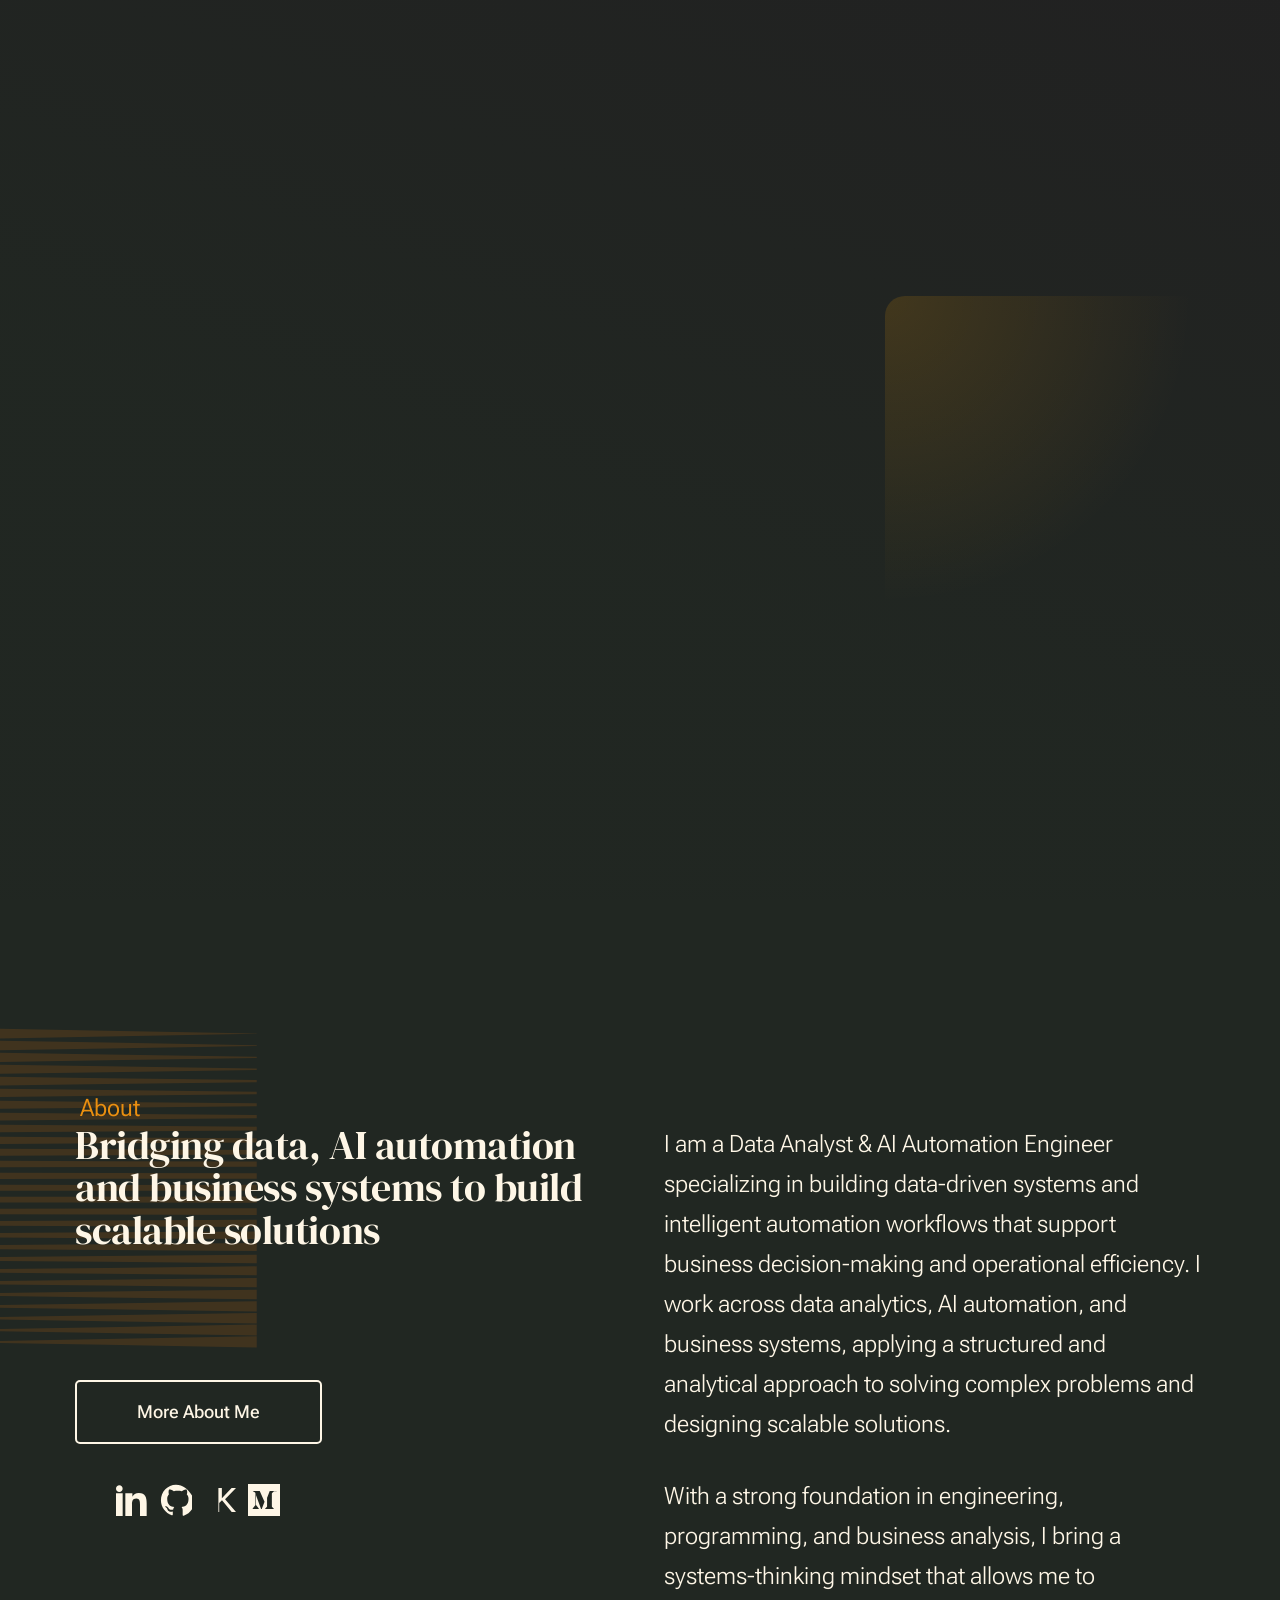
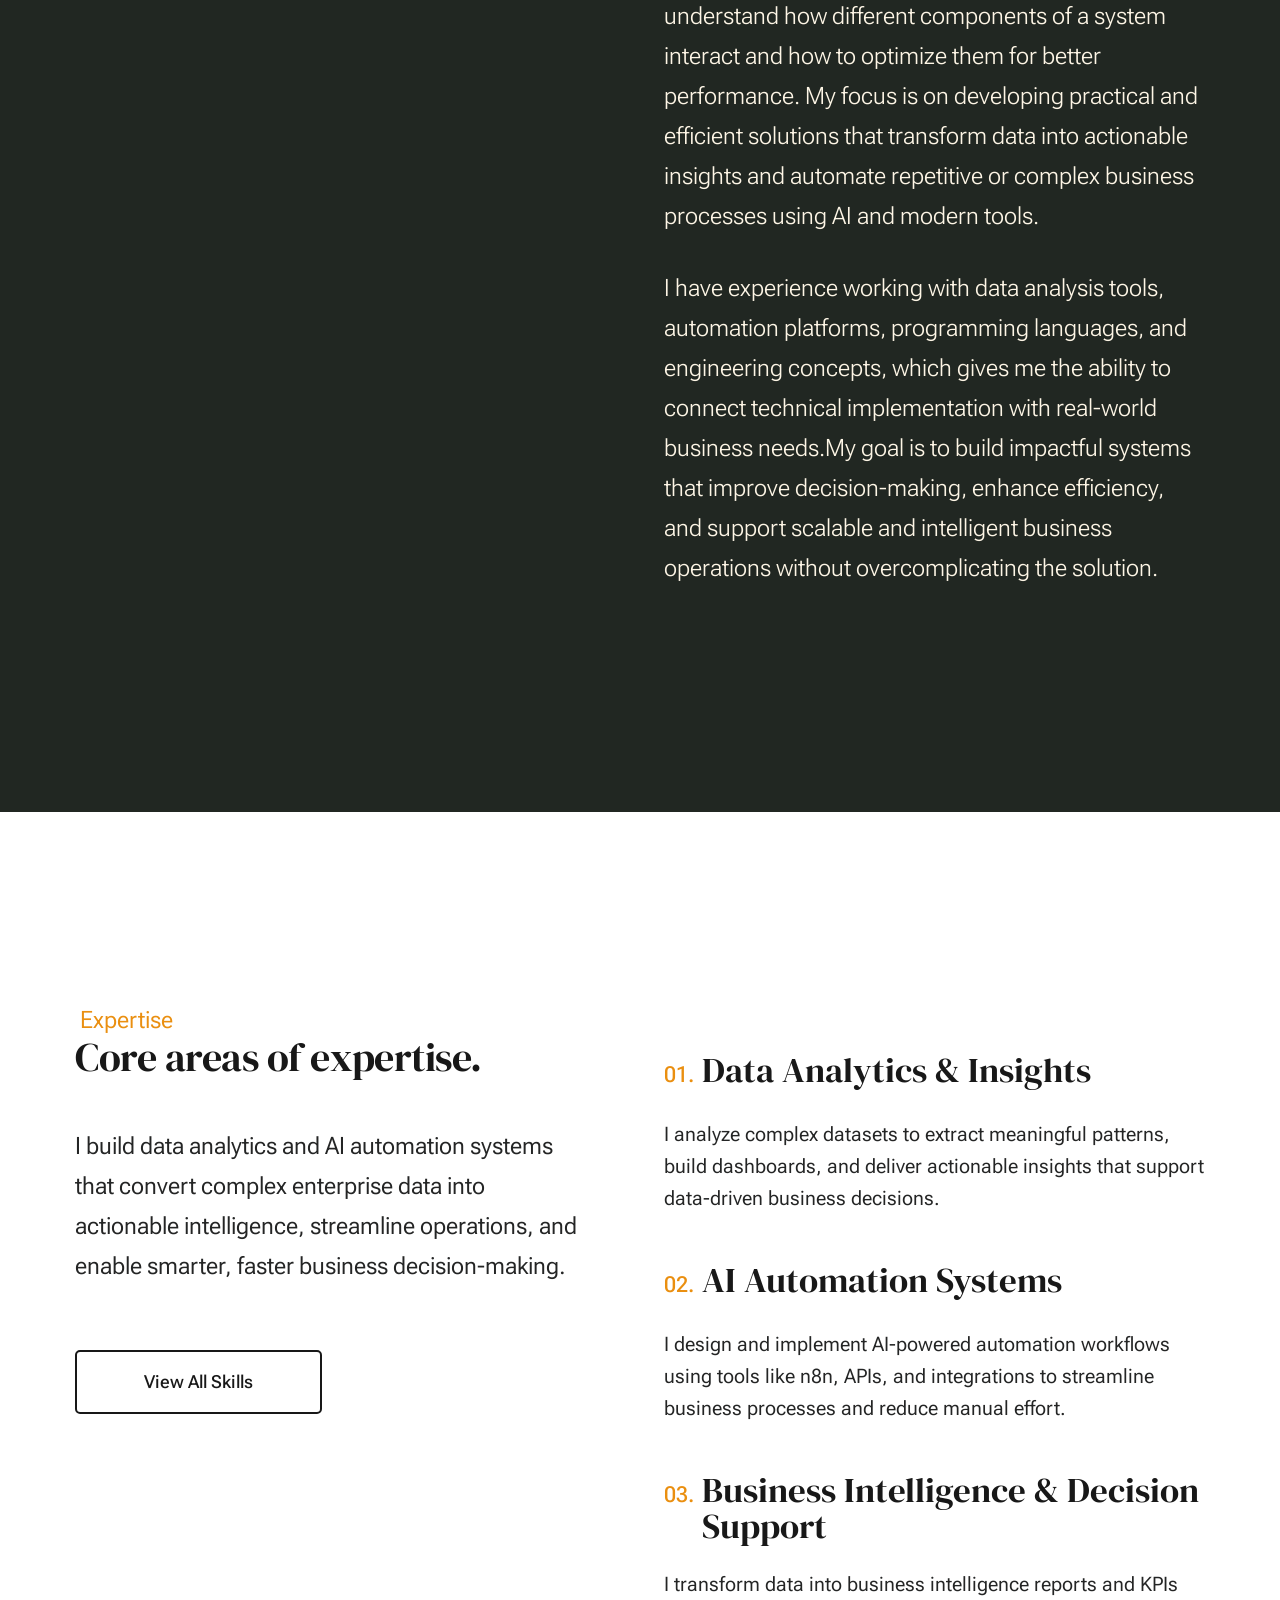
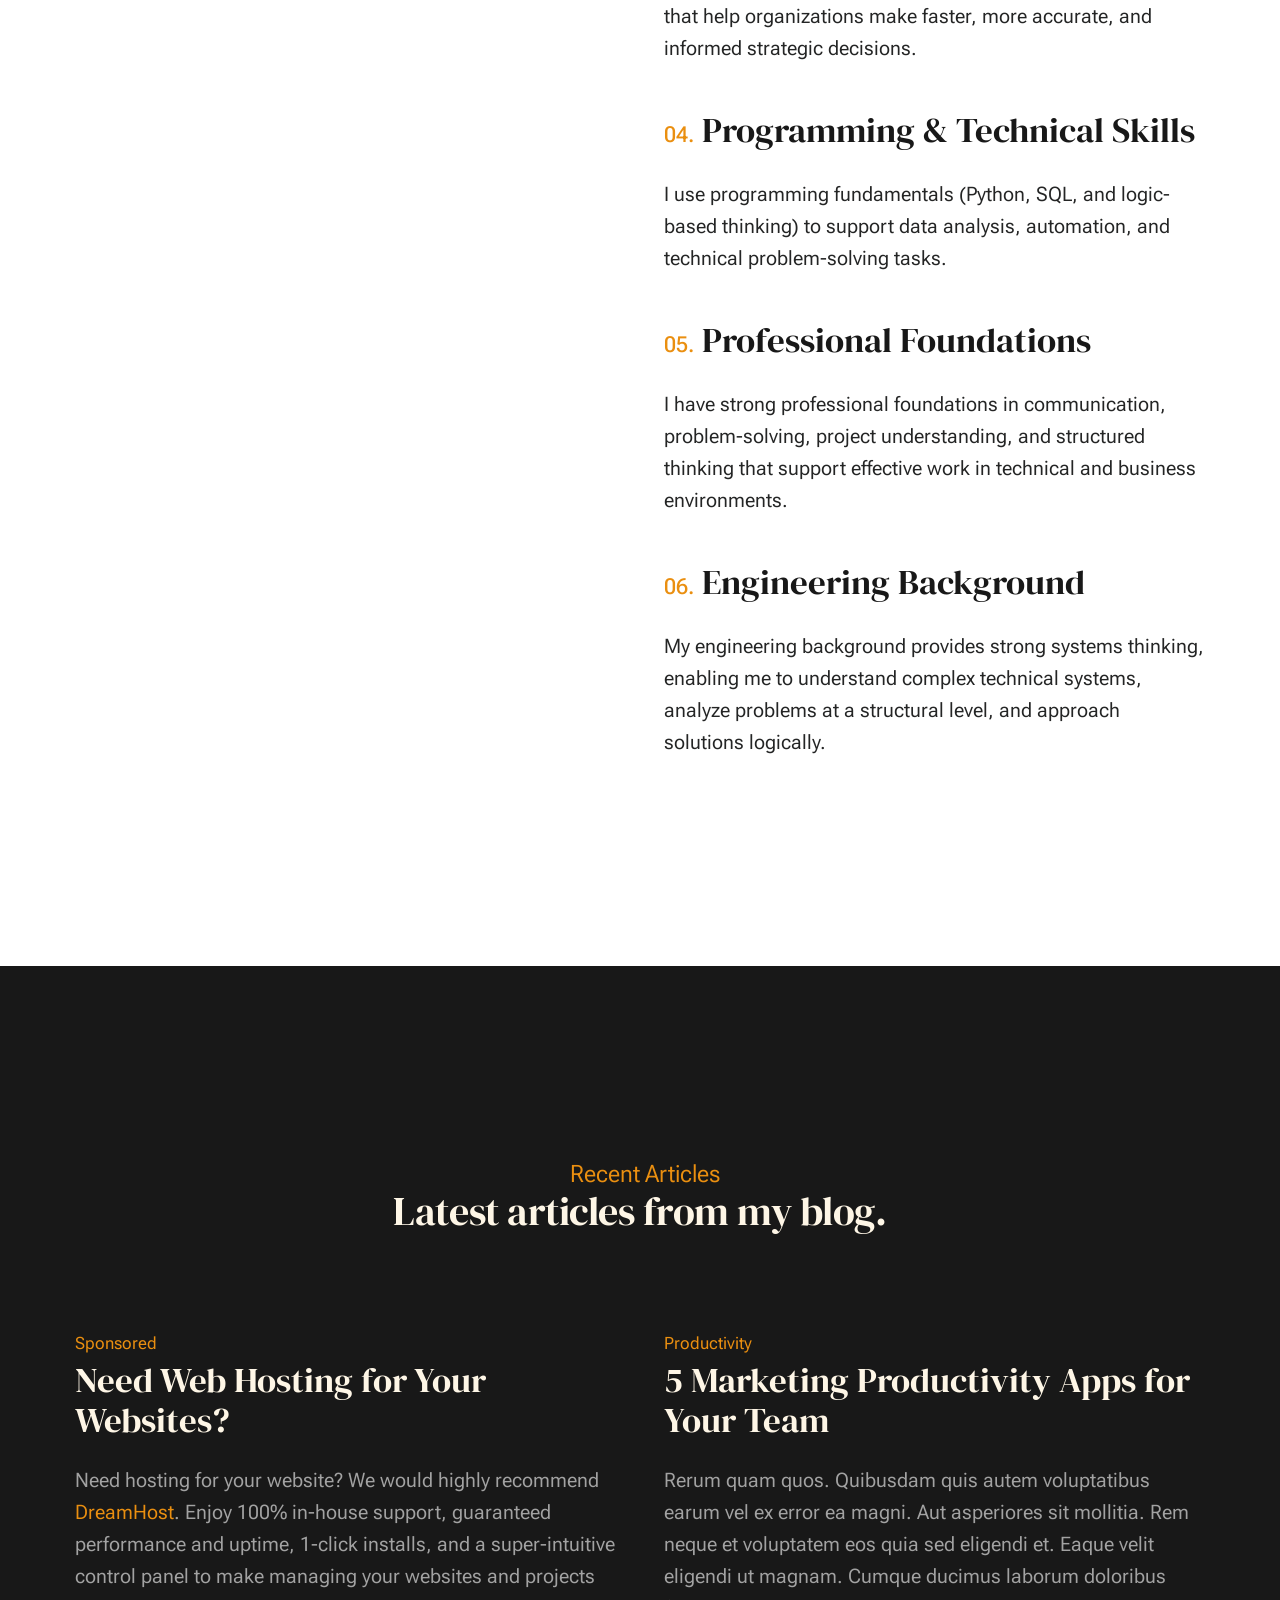
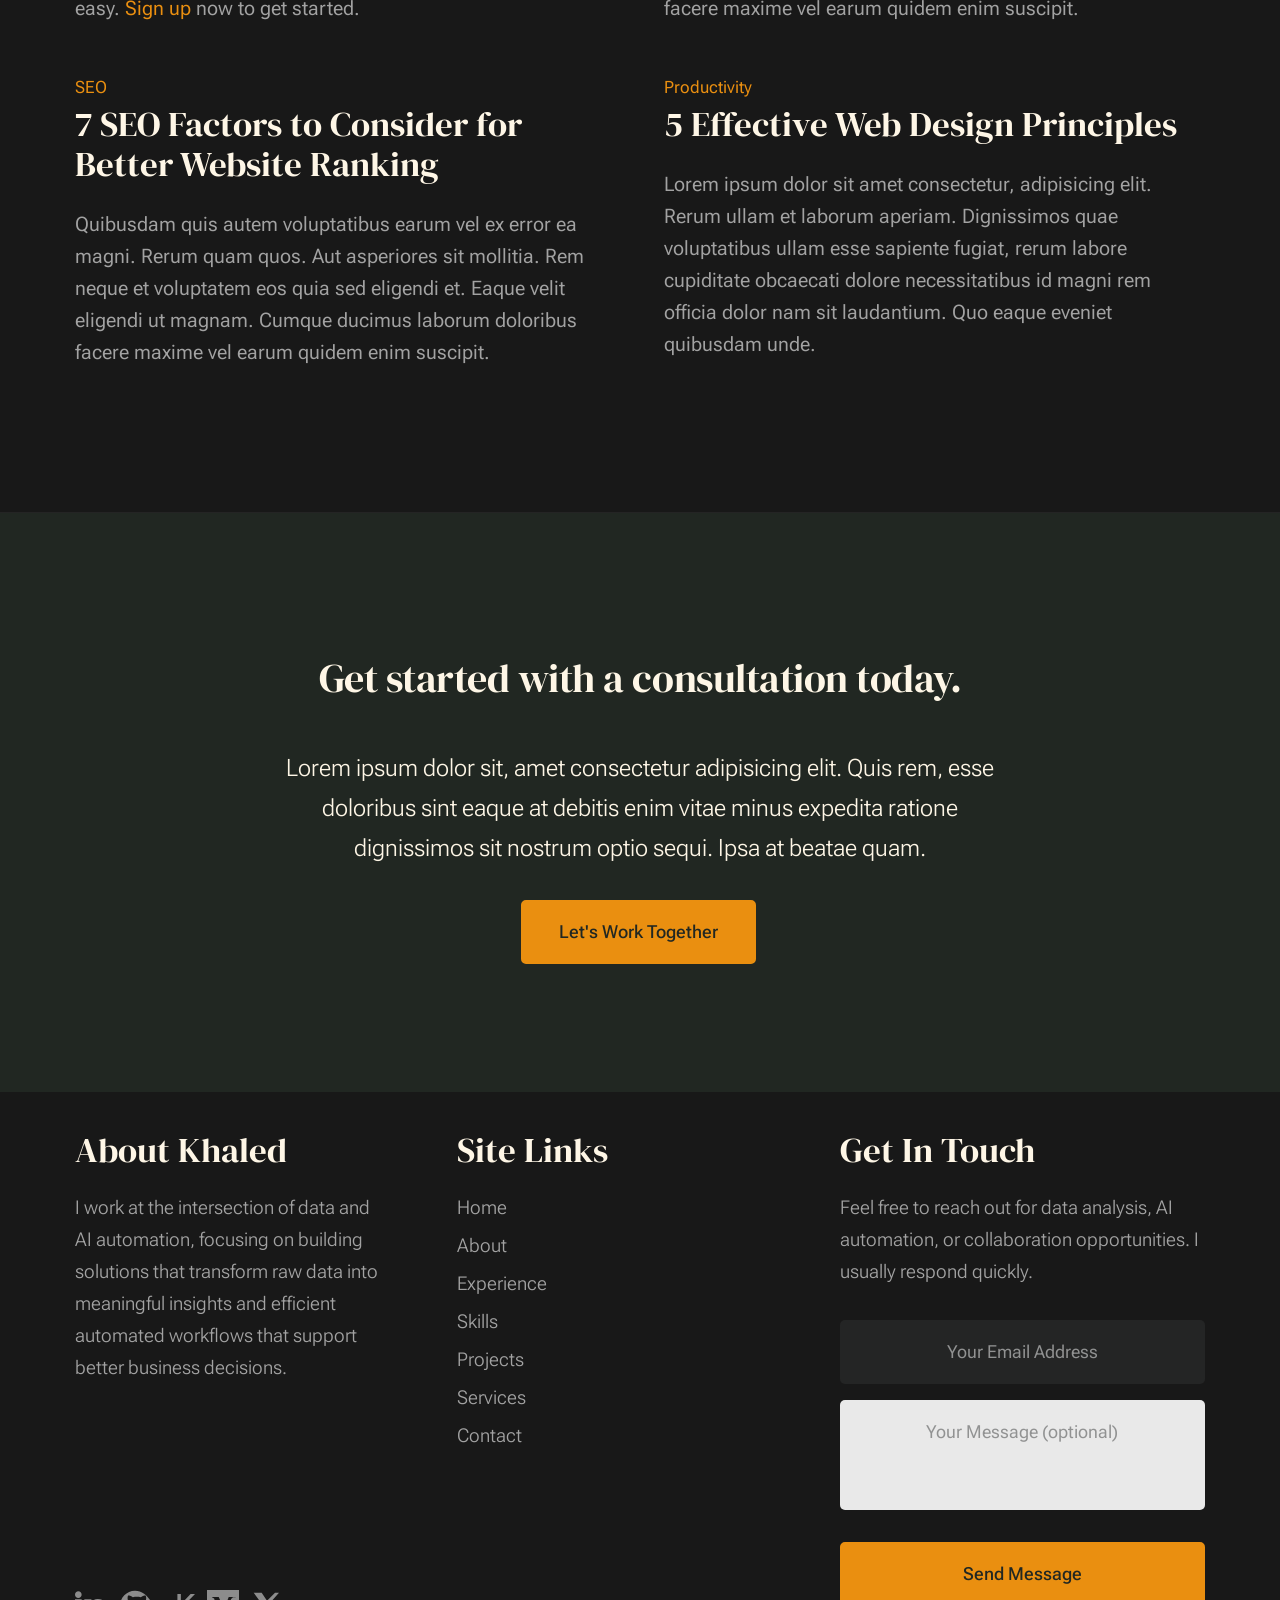
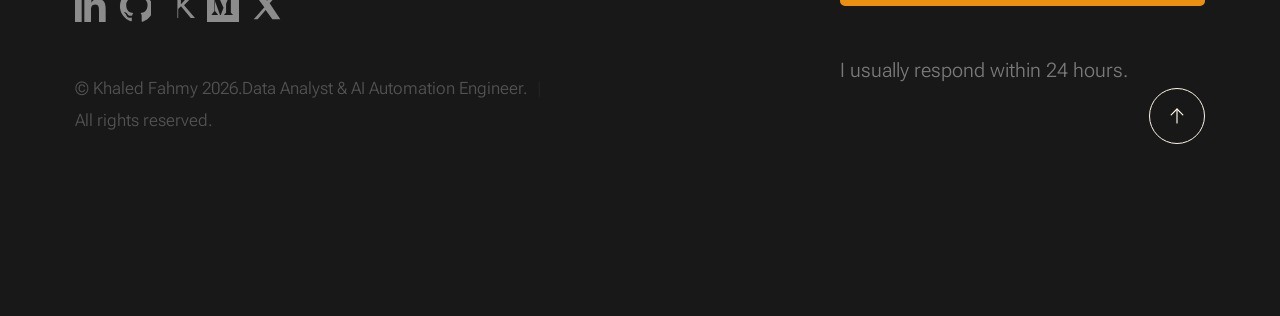
==== index.html @ 6c4ae698 "Upload full portfolio site" ====
<!DOCTYPE html>
<html lang="en" class="no-js" >
<head>

    <!--- basic page needs
    ================================================== -->
    <meta charset="utf-8">
    <meta name="viewport" content="width=device-width, initial-scale=1">
    <title>Khaled</title>

    <script>
        document.documentElement.classList.remove('no-js');
        document.documentElement.classList.add('js');
    </script>

    <!-- CSS
    ================================================== -->
    <link rel="stylesheet" href="css/vendor.css">
    <link rel="stylesheet" href="css/styles.css">

    <!-- favicons
    ================================================== -->
    <link rel="apple-touch-icon" sizes="180x180" href="apple-touch-icon.png">
    <link rel="icon" type="image/png" sizes="32x32" href="favicon-32x32.png">
    <link rel="icon" type="image/png" sizes="16x16" href="favicon-16x16.png">
    <link rel="manifest" href="site.webmanifest">

</head>


<body id="top">

    
    <!-- preloader
    ================================================== -->
    <div id="preloader">
        <div id="loader" class="dots-fade">
            <div></div>
            <div></div>
            <div></div>
        </div>
    </div>


    <!-- page wrap
    ================================================== -->
    <div id="page" class="s-pagewrap ss-home">


        <!-- # site header 
        ================================================== -->
        <header class="s-header">

            <div class="row s-header__inner width-sixteen-col">

                <div class="s-header__block">
                    <div class="s-header__logo">
                        <a class="logo" href="index.html">
                            <img src="images/logoooo.png" alt="Homepage">
                        </a>
                    </div>

                    <a class="s-header__menu-toggle" href="#0"><span>Menu</span></a>
                </div> <!-- end s-header__block -->

                <nav class="s-header__nav">
    
                    <ul class="s-header__menu-links">
                        <li><a href="about.html">About</a></li>
                        <li><a href="experience.html">Experience</a></li>
                        <li><a href="skills.html">Skills</a></li>
                        <li><a href="blog.html">Projects</a></li>
                        <li><a href="services.html">Services</a></li>
                        <li><a href="contact.html">Contact</a></li>
                    </ul> <!-- s-header__menu-links -->

                    <div class="s-header__contact">
                        <a href="contact.html" class="btn btn--primary s-header__contact-btn">Let's Work Together</a>                        
                    </div> <!-- s-header__contact -->
    
                </nav> <!-- end s-header__nav -->

            </div> <!-- end s-header__inner -->

        </header> <!-- end s-header -->


        <!-- # site main content
        ================================================== -->
        <section id="content" class="s-content">

            <!-- intro
            ----------------------------------------------- -->
            <section id="intro" class="s-intro">

                <div class="row s-intro__content width-sixteen-col">

                    <div class="column lg-12 s-intro__content-inner grid-block">
                        
                        <div class="s-intro__content-text">
                            <div class="s-intro__content-pretitle text-pretitle">Hello, I'm Khaled</div>
                            <h1 class="s-intro__content-title">
                            Data Analyst & AI Automation Engineer<br>
                            I bridge data analytics and AI automation <br>
                            to design intelligent systems that optimize<br>
                            business processes, enhance decision-<br>
                            making and scale operations.
                            </h1>
                        </div> <!-- s-intro__content-text -->
                            
                        <div class="s-intro__content-media"> 
                            <div class="s-intro__content-media-inner">                               
                                <img src="images/intro-bg.jpg" srcset="images/intro-bg.jpg 1x, images/intro-bg@2x.jpg 2x" alt="">
                                <div class="lines">                               
                                    <span></span>                                  
                                </div>
                            </div>
                        </div> <!-- s-intro__content-media -->                      

        
                            
                        <div class="s-intro__scroll-down">
                            <a href="#about" class="smoothscroll">
                                <div class="scroll-icon">
                                    <svg xmlns="http://www.w3.org/2000/svg" viewBox="0 0 24 24" width="36" height="36" fill="none" stroke="#97b34a" stroke-width="1" stroke-linecap="round" stroke-linejoin="round">&lt;!--!  Atomicons Free 1.00 by @atisalab License - https://atomicons.com/license/ (Icons: CC BY 4.0) Copyright 2021 Atomicons --&gt;<polyline points="7 13 12 18 17 13"></polyline><line x1="12" y1="18" x2="12" y2="6"></line></svg>
                                </div>
                                <span>Scroll for more</span>
                            </a>
                        </div> <!-- s-intro__scroll-down -->
                        
                    </div> <!-- s-intro__content-inner -->

                </div> <!-- s-intro__content -->

            </section> <!-- end s-intro -->

            <!-- about
            ----------------------------------------------- -->
            <section id="about" class="s-about target-section">

                <div class="row s-about__content width-sixteen-col">
                    <div class="column grid-block grid-section-split">

                        <img src="images/geometric_shape.svg" alt="" class="s-about__content-imgbg">

                        <div class="section-header grid-section-split__header">
                            <div class="text-pretitle">About</div>                           
                            <h2 class="text-display-title">
                            Bridging data, AI automation <br>
                            and business systems to build<br>
                            scalable solutions
                            </h2>                           
                        </div> <!-- end section-header -->

                        <div class="s-about__content-main grid-section-split__primary">
                            <p class="attention-getter">
                           I am a Data Analyst & AI Automation Engineer specializing in building data-driven systems and
                            intelligent automation workflows that support business decision-making and operational efficiency.
                            I work across data analytics, AI automation, and business systems, applying a structured and 
                            analytical approach to solving complex problems and designing scalable solutions.


                            </p>

                            <p class="attention-getter">
                            With a strong foundation in engineering, programming, and business analysis, I 
                            bring a systems-thinking mindset that allows me to understand how different components of a 
                            system interact and how to optimize them for better performance.
                            My focus is on developing practical and efficient solutions that transform data into actionable
                            insights and automate repetitive or complex business processes using AI and modern tools.


                            </p>

                            <p class="attention-getter">
                           I have experience working with data analysis tools, automation platforms, programming languages, 
                           and engineering concepts, which gives me the ability to connect technical implementation with real-world 
                           business needs.My goal is to build impactful systems that improve decision-making, enhance efficiency, 
                           and support scalable and intelligent business operations without overcomplicating the solution.

                            </p>
                        </div> <!-- end s-about__content-main -->

                        <div class="s-about__content-btn grid-section-split__bottom">
                            <a href="about.html" class="btn btn--stroke u-fullwidth">More About Me</a>

                            <ul class="s-about__social social-list">
                                <li>
                                <a href="https://www.linkedin.com/in/khaled-el-sayed-ataya-3557873a2" target="_blank">
                                    <!-- LinkedIn Icon -->
                                    <svg xmlns="http://www.w3.org/2000/svg" width="24" height="24" viewBox="0 0 24 24">
                                     <path d="M4.98 3.5C4.98 4.88 3.87 6 2.5 6S0 4.88 0 3.5 1.12 1 2.5 1 4.98 2.12 4.98 3.5zM0 24h5V7H0v17zM7.5 7h4.8v2.3h.1c.67-1.2 2.3-2.5 4.7-2.5 5 0 5.9 3.3 5.9 7.6V24h-5v-8.5c0-2-.04-4.6-2.8-4.6-2.8 0-3.2 2.2-3.2 4.5V24h-5V7z"/>
                                    </svg>
                                    <span class="u-screen-reader-text">LinkedIn</span>
                                    </a>
                                  </li>
                                <li>
                                    <a href="https://github.com/Khaled-Fahmy" target="_blank">
                                        <!-- GitHub Icon -->
                                        <svg xmlns="http://www.w3.org/2000/svg" width="24" height="24" viewBox="0 0 24 24">
                                            <path d="M12 .5C5.7.5.7 5.7.7 12.2c0 5.2 3.4 9.6 8.1 11.2.6.1.8-.3.8-.6v-2.1c-3.3.7-4-1.6-4-1.6-.5-1.3-1.3-1.6-1.3-1.6-1.1-.8.1-.8.1-.8 1.2.1 1.9 1.3 1.9 1.3 1.1 1.9 2.9 1.4 3.6 1.1.1-.8.4-1.4.8-1.8-2.6-.3-5.3-1.4-5.3-6.2 0-1.4.5-2.6 1.3-3.5-.1-.3-.6-1.7.1-3.5 0 0 1.1-.4 3.6 1.3 1-.3 2-.4 3-.4s2 .1 3 .4c2.5-1.7 3.6-1.3 3.6-1.3.7 1.8.3 3.2.1 3.5.8.9 1.3 2.1 1.3 3.5 0 4.8-2.7 5.9-5.3 6.2.5.5.9 1.2.9 2.4v3.5c0 .3.2.7.8.6 4.7-1.6 8.1-6 8.1-11.2C23.3 5.7 18.3.5 12 .5z"/>
                                        </svg>
                                        <span class="u-screen-reader-text">GitHub</span>
                                    </a>
                                </li>
                               <li>
                                    <a href="https://www.kaggle.com/khaledtahafahmy1994" target="_blank">
                                        <svg role="img" width="24" height="24" viewBox="0 0 24 24" xmlns="http://www.w3.org/2000/svg">
                                            <title>Kaggle</title>
                                            <path d="M10.8 3h2.6v7.6l7.3-7.6h3.3l-8.2 8.5L24 21h-3.2l-7.3-8.9-2.1 2.1V21H10.8z"/>
                                        </svg>
                                        <span class="u-screen-reader-text">Kaggle</span>
                                    </a>
                                </li>
                                <li>
                                    <a href="https://medium.com/@khaledtahafahmy" target="_blank">
                                        <svg role="img" width="24" height="24" viewBox="0 0 24 24" xmlns="http://www.w3.org/2000/svg">
                                            <title>Medium</title>
                                            <path d="M0 0v24h24V0H0zm19.5 5.5l-1.4 1.3c-.1.1-.2.3-.2.5v9.4c0 .2.1.4.2.5l1.3 1.3v.3h-6.6v-.3l1.4-1.4c.1-.1.1-.2.1-.5V8.5l-4 10.2h-.5L6 8.5v6.8c0 .3.1.7.3.9l1.8 2.2v.3H3.5v-.3l1.8-2.2c.2-.2.3-.5.3-.9V7.2c0-.3-.1-.6-.3-.8L3.7 5.5V5.2h5.1l4 9.1 3.5-9.1h5.2v.3z"/>
                                        </svg>
                                        <span class="u-screen-reader-text">Medium</span>
                                    </a>
                                </li>
                               

                            </ul> <!-- end s-footer__social -->
                        </div> <!-- end s-about__content-btn -->
                    
                    </div> <!-- content-inner -->
                </div>
                
            </section> <!-- end s-about -->

            <!-- expertise
            ----------------------------------------------- -->
            <section id="expertise" class="s-expertise">

                <div class="row s-expertise__content width-sixteen-col">
                    <div class="column xl-12 grid-block grid-section-split">

                        <div class="section-header grid-section-split__header">
                            <div class="text-pretitle">Expertise</div>                           
                            <h2 class="text-display-title">
                            Core areas of expertise.
                            </h2>     
                            
                            <p class="lead">
                            I build data analytics and AI automation systems that convert complex enterprise data into actionable intelligence, streamline operations, and enable smarter, faster business decision-making.                            </p>
                        </div> <!-- end section-header -->

                        <div class="s-expertise__content-main grid-section-split__primary">

                            <div class="grid-list-items list-items show-ctr">
                                <div class="grid-list-items__item list-items__item">
                                    <div class="grid-list-items__title list-items__item-header">
                                        <h3 class="list-items__item-title">Data Analytics & Insights</h3>
                                    </div>
                                    <div class="grid-list-items__text list-items__item-text">
                                        <p>
                                        I analyze complex datasets to extract meaningful patterns, build dashboards, and deliver actionable insights that support data-driven business decisions.
                                        </p>
                                    </div>
                                </div> <!-- list-item -->
                                <div class="grid-list-items__item list-items__item">
                                    <div class="grid-list-items__title list-items__item-header">
                                        <h3 class="list-items__item-title">AI Automation Systems</h3>
                                    </div>
                                    <div class="grid-list-items__text list-items__item-text">
                                        <p>
                                        I design and implement AI-powered automation workflows using tools like n8n, APIs, and integrations to streamline business processes and reduce manual effort.
                                        </p>
                                    </div>
                                </div> <!-- list-expertise__item -->
                                <div class="grid-list-items__item list-items__item">
                                    <div class="grid-list-items__title list-items__item-header">
                                        <h3 class="list-items__item-title">Business Intelligence & Decision Support</h3>
                                    </div>
                                    <div class="grid-list-items__text list-items__item-text">
                                        <p>
                                        I transform data into business intelligence reports and KPIs that help organizations make faster, more accurate, and informed strategic decisions.
                                        </p>
                                    </div>
                                </div> <!-- list-expertise__item -->
                                <div class="grid-list-items__item list-items__item">
                                    <div class="grid-list-items__title list-items__item-header">
                                        <h3 class="list-items__item-title">Programming & Technical Skills</h3>
                                    </div>
                                    <div class="grid-list-items__text list-items__item-text">
                                        <p>
                                        I use programming fundamentals (Python, SQL, and logic-based thinking) to support data analysis, automation, and technical problem-solving tasks.                                        </p>
                                    </div>
                                    </div> <!-- list-expertise__item -->
                                <div class="grid-list-items__item list-items__item">
                                    <div class="grid-list-items__title list-items__item-header">
                                        <h3 class="list-items__item-title">Professional Foundations</h3>
                                    </div>
                                    <div class="grid-list-items__text list-items__item-text">
                                        <p>
                                        I have strong professional foundations in communication, problem-solving, project understanding, and structured thinking that support effective work in technical and business environments.                                    </div>
                                </div> <!-- list-expertise__item -->
                                <div class="grid-list-items__item list-items__item">
                                    <div class="grid-list-items__title list-items__item-header">
                                        <h3 class="list-items__item-title">Engineering Background</h3>
                                    </div>
                                    <div class="grid-list-items__text list-items__item-text">
                                        <p>
                                        My engineering background provides strong systems thinking, enabling me to understand complex technical systems, analyze problems at a structural level, and approach solutions logically.                                        </p>
                                    </div>
                                </div> <!-- list-expertise__item -->

                            </div> <!-- grid-list-items -->
                        </div> <!-- end s-expertise__content-main -->

                        <div class="s-expertise__content-btn grid-section-split__bottom">
                            <a href="skills.html" class="btn btn--stroke u-fullwidth">View All Skills</a>
                        </div> <!-- end s-about__content-btn -->

                    </div> <!-- end grid-block-->
                </div> <!-- end s-expertise__content -->

            </section> <!-- end s-expertise -->

            <!-- # journal
        ================================================== -->
        <section id="journal" class="s-journal">

            <div class="row s-journal__content width-sixteen-col">
                <div class="column xl-12 grid-block">

                    <div class="grid-full section-header text-center">
                        <div class="text-pretitle">Recent Articles</div>                           
                        <h2 class="text-display-title">
                        Latest articles from my blog.
                        </h2>  
                    </div> <!-- end section-header --> 

                    <div class="grid-full s-journal__content-main grid-list-items">

                        <div class="grid-list-items__item blog-card">
                            <div class="blog-card__header">
                                <div class="blog-card__cat-links">
                                    <a href="https://www.dreamhost.com/r.cgi?287326">Sponsored</a>
                                </div>
                                <h3 class="blog-card__title"><a href="https://www.dreamhost.com/r.cgi?287326">Need Web Hosting for Your Websites?</a></h3>
                            </div>
                            <div class="blog-card__text">
                                <p>
                                Need hosting for your website? We would highly recommend <a href="https://www.dreamhost.com/r.cgi?287326">DreamHost</a>.
                                Enjoy 100% in-house support, guaranteed performance and uptime, 1-click installs, and a super-intuitive control 
                                panel to make managing your websites and projects easy. <a href="https://www.dreamhost.com/r.cgi?287326">Sign up</a> now to get started.
                                </p>
                            </div>
                        </div> <!-- end blog-card -->
                        <div class="grid-list-items__item blog-card">
                            <div class="blog-card__header">
                                <div class="blog-card__cat-links">
                                    <a href="blog.html">Productivity</a>
                                </div>
                                <h3 class="blog-card__title"><a href="single.html">5 Marketing Productivity Apps for Your Team</a></h3>
                            </div>
                            <div class="blog-card__text">
                                <p>
                                Rerum quam quos. Quibusdam quis autem voluptatibus earum vel ex error ea magni. Aut asperiores 
                                sit mollitia. Rem neque et voluptatem eos quia sed eligendi et. Eaque velit eligendi ut 
                                magnam. Cumque ducimus laborum doloribus facere maxime vel earum quidem enim suscipit.
                                </p>
                            </div>
                        </div> <!-- end blog-card -->
                        <div class="grid-list-items__item blog-card">
                            <div class="blog-card__header">
                                <div class="blog-card__cat-links">
                                    <a href="blog.html">SEO</a>
                                </div>
                                <h3 class="blog-card__title"><a href="single.html">7 SEO Factors to Consider for Better Website Ranking</a></h3>
                            </div>
                            <div class="blog-card__text">
                                <p>
                                Quibusdam quis autem voluptatibus earum vel ex error ea magni. Rerum quam quos. Aut asperiores 
                                sit mollitia. Rem neque et voluptatem eos quia sed eligendi et. Eaque velit eligendi ut 
                                magnam. Cumque ducimus laborum doloribus facere maxime vel earum quidem enim suscipit.
                                </p>
                            </div>
                        </div> <!-- end blog card -->
                        <div class="grid-list-items__item blog-card">
                            <div class="blog-card__header">
                                <div class="blog-card__cat-links">
                                    <a href="blog.html">Productivity</a>
                                </div>
                                <h3 class="blog-card__title"><a href="single.html">5 Effective Web Design Principles</a></h3>
                            </div>
                            <div class="blog-card__text">
                                <p>
                                Lorem ipsum dolor sit amet consectetur, adipisicing elit. Rerum ullam et laborum aperiam. 
                                Dignissimos quae voluptatibus ullam esse sapiente fugiat, rerum labore cupiditate obcaecati 
                                dolore necessitatibus id magni rem officia dolor nam sit laudantium. Quo eaque eveniet quibusdam unde. 
                                </p>
                            </div>
                        </div> <!-- end blog-card -->

                    </div> <!-- end grid-list-items -->

                </div> <!-- end grid-block-->
            </div> <!-- end s-journal__content -->

        </section> <!-- end s-journal -->

                                
                
        <!-- # cta
        ================================================== -->
        <section id="cta" class="s-cta">

            <div class="row row-x-center text-center">
                <div class="column xl-8 lg-12">

                    <div class="s-cta__content">
                        <h2 class="text-display-title">
                        Get started with a consultation today.
                        </h2>
                        <p class="lead">
                        Lorem ipsum dolor sit, amet consectetur adipisicing elit. Quis rem, esse doloribus sint eaque at debitis enim vitae minus expedita ratione dignissimos sit nostrum optio sequi. Ipsa at beatae quam.
                        </p>
                        <a href="contact.html" class="btn btn--primary">Let's Work Together</a>
                    </div>

                </div>
            </div>

        </section> <!-- end s-cta -->

        

        <!-- # footer 
        ================================================== -->
        <footer class="s-footer">
            <div class="row s-footer__content">
                <div class="column xl-6 lg-6 md-12 s-footer__block s-footer__about">                    
                    <h3>About Khaled</h3>
                    <p>
                    I work at the intersection of data and AI automation, focusing on building solutions that transform raw data into meaningful insights and efficient automated workflows that support better business decisions.
                    </p>               
                </div>                
                <div class="column xl-3 lg-6 md-12 s-footer__block s-footer__site-links">
                    <h3>Site Links</h3>
                    <ul class="link-list">
                        <li><a href="index.html">Home</a></li>
                        <li><a href="about.html">About</a></li>
                        <li><a href="experience.html">Experience</a></li>
                        <li><a href="skills.html">Skills</a></li>
                        <li><a href="blog.html">Projects</a></li>
                        <li><a href="services.html">Services</a></li>
                        <li><a href="contact.html">Contact</a></li>
                        
                    </ul>
                </div>
                <div class="column xl-3 lg-6 md-12 tab-12 s-footer__block s-footer__newsletter">

    <h3>Get In Touch</h3>

    <p>
        Feel free to reach out for data analysis, AI automation, or collaboration opportunities. I usually respond quickly.
    </p>

    <div class="subscribe-form">

        <form action="https://formspree.io/f/mkoabzly" method="POST" class="mc-form">

            <!-- Email -->
            <input 
                type="email" 
                name="email" 
                class="u-fullwidth text-center"
                placeholder="Your Email Address"
                required
            >

            <!-- Optional Message -->
            <textarea 
                name="message"
                class="u-fullwidth text-center"
                placeholder="Your Message (optional)"
                rows="4"
            ></textarea>

            <!-- Submit -->
            <input 
                type="submit" 
                value="Send Message" 
                class="btn btn--primary btn--small u-fullwidth"
            >

        </form>
        <p style="opacity:0.7; font-size:2rem;">
            I usually respond within 24 hours.
            </p>
    </div>

</div>
            </div>    
            
            <div class="row s-footer__bottom">
                <div class="column xl-6 lg-12">
                    <ul class="s-footer__social social-list">
                       <li>
                                <a href="https://www.linkedin.com/in/khaled-el-sayed-ataya-3557873a2" target="_blank">
                                    <!-- LinkedIn Icon -->
                                    <svg xmlns="http://www.w3.org/2000/svg" width="24" height="24" viewBox="0 0 24 24">
                                     <path d="M4.98 3.5C4.98 4.88 3.87 6 2.5 6S0 4.88 0 3.5 1.12 1 2.5 1 4.98 2.12 4.98 3.5zM0 24h5V7H0v17zM7.5 7h4.8v2.3h.1c.67-1.2 2.3-2.5 4.7-2.5 5 0 5.9 3.3 5.9 7.6V24h-5v-8.5c0-2-.04-4.6-2.8-4.6-2.8 0-3.2 2.2-3.2 4.5V24h-5V7z"/>
                                    </svg>
                                    <span class="u-screen-reader-text">LinkedIn</span>
                                    </a>
                                  </li>
                                <li>
                                    <a href="https://github.com/Khaled-Fahmy" target="_blank">
                                        <!-- GitHub Icon -->
                                        <svg xmlns="http://www.w3.org/2000/svg" width="24" height="24" viewBox="0 0 24 24">
                                            <path d="M12 .5C5.7.5.7 5.7.7 12.2c0 5.2 3.4 9.6 8.1 11.2.6.1.8-.3.8-.6v-2.1c-3.3.7-4-1.6-4-1.6-.5-1.3-1.3-1.6-1.3-1.6-1.1-.8.1-.8.1-.8 1.2.1 1.9 1.3 1.9 1.3 1.1 1.9 2.9 1.4 3.6 1.1.1-.8.4-1.4.8-1.8-2.6-.3-5.3-1.4-5.3-6.2 0-1.4.5-2.6 1.3-3.5-.1-.3-.6-1.7.1-3.5 0 0 1.1-.4 3.6 1.3 1-.3 2-.4 3-.4s2 .1 3 .4c2.5-1.7 3.6-1.3 3.6-1.3.7 1.8.3 3.2.1 3.5.8.9 1.3 2.1 1.3 3.5 0 4.8-2.7 5.9-5.3 6.2.5.5.9 1.2.9 2.4v3.5c0 .3.2.7.8.6 4.7-1.6 8.1-6 8.1-11.2C23.3 5.7 18.3.5 12 .5z"/>
                                        </svg>
                                        <span class="u-screen-reader-text">GitHub</span>
                                    </a>
                                </li>
                               <li>
                                    <a href="https://www.kaggle.com/khaledtahafahmy1994" target="_blank">
                                        <svg role="img" width="24" height="24" viewBox="0 0 24 24" xmlns="http://www.w3.org/2000/svg">
                                            <title>Kaggle</title>
                                            <path d="M10.8 3h2.6v7.6l7.3-7.6h3.3l-8.2 8.5L24 21h-3.2l-7.3-8.9-2.1 2.1V21H10.8z"/>
                                        </svg>
                                        <span class="u-screen-reader-text">Kaggle</span>
                                    </a>
                                </li>
                                <li>
                                    <a href="https://medium.com/@khaledtahafahmy" target="_blank">
                                        <svg role="img" width="24" height="24" viewBox="0 0 24 24" xmlns="http://www.w3.org/2000/svg">
                                            <title>Medium</title>
                                            <path d="M0 0v24h24V0H0zm19.5 5.5l-1.4 1.3c-.1.1-.2.3-.2.5v9.4c0 .2.1.4.2.5l1.3 1.3v.3h-6.6v-.3l1.4-1.4c.1-.1.1-.2.1-.5V8.5l-4 10.2h-.5L6 8.5v6.8c0 .3.1.7.3.9l1.8 2.2v.3H3.5v-.3l1.8-2.2c.2-.2.3-.5.3-.9V7.2c0-.3-.1-.6-.3-.8L3.7 5.5V5.2h5.1l4 9.1 3.5-9.1h5.2v.3z"/>
                                        </svg>
                                        <span class="u-screen-reader-text">Medium</span>
                                    </a>
                                </li>
                                <li>
                                    <a href="https://x.com/khaled_fahmy94" target="_blank">
                                        <!-- X Icon -->
                                        <svg xmlns="http://www.w3.org/2000/svg" width="24" height="24" viewBox="0 0 24 24">
                                            <path d="M18 2h3l-7 8 8 12h-6l-5-7-6 7H2l8-9L2 2h6l4 6 6-6z"/>
                                        </svg>
                                        <span class="u-screen-reader-text">X</span>
                                    </a>
                                </li>
                </div>
                <div class="column xl-6 lg-12">
                    <p class="ss-copyright">
                        <span>© Khaled Fahmy 2026.Data Analyst & AI Automation Engineer.</span> 
                        <span> All rights reserved.</span>
                    </p>
                </div>

                <div class="ss-go-top">
                    <a class="smoothscroll" title="Back to Top" href="#top">
                        <svg xmlns="http://www.w3.org/2000/svg" viewBox="0 0 24 24" width="36" height="36" fill="none" stroke="#ffffff" stroke-width="1" stroke-linecap="round" stroke-linejoin="round">&lt;!--!  Atomicons Free 1.00 by @atisalab License - https://atomicons.com/license/ (Icons: CC BY 4.0) Copyright 2021 Atomicons --&gt;<polyline points="17 11 12 6 7 11"></polyline><line x1="12" y1="18" x2="12" y2="6"></line></svg>
                    </a>
                </div> <!-- end ss-go-top -->
            </div>
            
        </footer> <!-- end s-footer -->

    </div> <!-- end page-wrap -->

    <!-- Java Script
    ================================================== -->
    <script src="js/plugins.js"></script>
    <script src="js/main.js"></script>

</body>
</html>
---- css/vendor.css ----
/* ===================================================================
 * khaled Third-party Stylesheets
 * Template Ver. 1.0.0
 * 12-13-2022
 * -------------------------------------------------------------------
 *
 * TOC:
 * # PrismJS
 * # Swiper
 *
 * ------------------------------------------------------------------- */


/* ===================================================================
 * # PrismJS 1.20.0
 *   https://prismjs.com/download.html#themes=prism-okaidia&languages=markup+css+clike+javascript+markup-templating+php 
 *   
 *   okaidia theme for JavaScript, CSS and HTML
 *   Loosely based on Monokai textmate theme by http://www.monokai.nl/
 *   @author ocodia
 * ------------------------------------------------------------------- */
code[class*=language-],
pre[class*=language-] {
  color          : #f8f8f2;
  background     : none;
  text-shadow    : 0 1px rgba(0, 0, 0, 0.3);
  font-family    : var(--font-mono);
  font-size      : calc(var(--text-size) * 0.9444);
  text-align     : left;
  white-space    : pre;
  word-spacing   : normal;
  word-break     : normal;
  word-wrap      : normal;
  line-height    : var(--vspace-1);
  -moz-tab-size  : 4;
  -o-tab-size    : 4;
  tab-size       : 4;
  -webkit-hyphens: none;
  -ms-hyphens    : none;
  hyphens        : none;
}

/* Code blocks */
pre[class*=language-] {
  padding : var(--vspace-0_5) 0 var(--vspace-1);
  margin  : var(--vspace-1) 0;
  overflow: auto;
}

:not(pre)>code[class*=language-],
pre[class*=language-] {
  background: #272822;
}

/* Inline code */
:not(pre)>code[class*=language-] {
  padding    : 0.1em;
  white-space: normal;
}

.token.comment,
.token.prolog,
.token.doctype,
.token.cdata {
  color: slategray;
}

.token.punctuation {
  color: #f8f8f2;
}

.token.namespace {
  opacity: 0.7;
}

.token.property,
.token.tag,
.token.constant,
.token.symbol,
.token.deleted {
  color: #f92672;
}

.token.boolean,
.token.number {
  color: #ae81ff;
}

.token.selector,
.token.attr-name,
.token.string,
.token.char,
.token.builtin,
.token.inserted {
  color: #a6e22e;
}

.token.operator,
.token.entity,
.token.url,
.language-css .token.string,
.style .token.string,
.token.variable {
  color: #f8f8f2;
}

.token.atrule,
.token.attr-value,
.token.function,
.token.class-name {
  color: #e6db74;
}

.token.keyword {
  color: #66d9ef;
}

.token.regex,
.token.important {
  color: #fd971f;
}

.token.important,
.token.bold {
  font-weight: bold;
}

.token.italic {
  font-style: italic;
}

.token.entity {
  cursor: help;
}



/* ===================================================================
 * # Swiper 6.4.5
 *   Most modern mobile touch slider and framework with hardware accelerated transitions
 *   https://swiperjs.com
 *
 *   Copyright 2014-2020 Vladimir Kharlampidi
 *
 *   Released under the MIT License
 *
 *   Released on: December 18, 2020
 * ------------------------------------------------------------------- */
@font-face {
  font-family: "swiper-icons";
  src        : url("data:application/font-woff;charset=utf-8;base64, [base64]//wADZ2x5ZgAAAywAAADMAAAD2MHtryVoZWFkAAABbAAAADAAAAA2E2+eoWhoZWEAAAGcAAAAHwAAACQC9gDzaG10eAAAAigAAAAZAAAArgJkABFsb2NhAAAC0AAAAFoAAABaFQAUGG1heHAAAAG8AAAAHwAAACAAcABAbmFtZQAAA/gAAAE5AAACXvFdBwlwb3N0AAAFNAAAAGIAAACE5s74hXjaY2BkYGAAYpf5Hu/j+W2+MnAzMYDAzaX6QjD6/4//Bxj5GA8AuRwMYGkAPywL13jaY2BkYGA88P8Agx4j+/8fQDYfA1AEBWgDAIB2BOoAeNpjYGRgYNBh4GdgYgABEMnIABJzYNADCQAACWgAsQB42mNgYfzCOIGBlYGB0YcxjYGBwR1Kf2WQZGhhYGBiYGVmgAFGBiQQkOaawtDAoMBQxXjg/wEGPcYDDA4wNUA2CCgwsAAAO4EL6gAAeNpj2M0gyAACqxgGNWBkZ2D4/wMA+xkDdgAAAHjaY2BgYGaAYBkGRgYQiAHyGMF8FgYHIM3DwMHABGQrMOgyWDLEM1T9/w8UBfEMgLzE////P/5//f/V/xv+r4eaAAeMbAxwIUYmIMHEgKYAYjUcsDAwsLKxc3BycfPw8jEQA/[base64]/uznmfPFBNODM2K7MTQ45YEAZqGP81AmGGcF3iPqOop0r1SPTaTbVkfUe4HXj97wYE+yNwWYxwWu4v1ugWHgo3S1XdZEVqWM7ET0cfnLGxWfkgR42o2PvWrDMBSFj/IHLaF0zKjRgdiVMwScNRAoWUoH78Y2icB/yIY09An6AH2Bdu/UB+yxopYshQiEvnvu0dURgDt8QeC8PDw7Fpji3fEA4z/PEJ6YOB5hKh4dj3EvXhxPqH/SKUY3rJ7srZ4FZnh1PMAtPhwP6fl2PMJMPDgeQ4rY8YT6Gzao0eAEA409DuggmTnFnOcSCiEiLMgxCiTI6Cq5DZUd3Qmp10vO0LaLTd2cjN4fOumlc7lUYbSQcZFkutRG7g6JKZKy0RmdLY680CDnEJ+UMkpFFe1RN7nxdVpXrC4aTtnaurOnYercZg2YVmLN/d/gczfEimrE/fs/bOuq29Zmn8tloORaXgZgGa78yO9/cnXm2BpaGvq25Dv9S4E9+5SIc9PqupJKhYFSSl47+Qcr1mYNAAAAeNptw0cKwkAAAMDZJA8Q7OUJvkLsPfZ6zFVERPy8qHh2YER+3i/BP83vIBLLySsoKimrqKqpa2hp6+jq6RsYGhmbmJqZSy0sraxtbO3sHRydnEMU4uR6yx7JJXveP7WrDycAAAAAAAH//wACeNpjYGRgYOABYhkgZgJCZgZNBkYGLQZtIJsFLMYAAAw3ALgAeNolizEKgDAQBCchRbC2sFER0YD6qVQiBCv/H9ezGI6Z5XBAw8CBK/m5iQQVauVbXLnOrMZv2oLdKFa8Pjuru2hJzGabmOSLzNMzvutpB3N42mNgZGBg4GKQYzBhYMxJLMlj4GBgAYow/P/PAJJhLM6sSoWKfWCAAwDAjgbRAAB42mNgYGBkAIIbCZo5IPrmUn0hGA0AO8EFTQAA") format("woff");
  font-weight: 400;
  font-style : normal;
}

:root {
  --swiper-theme-color: #007aff;
}

.swiper-container {
  margin-left : auto;
  margin-right: auto;
  position    : relative;
  overflow    : hidden;
  list-style  : none;
  padding     : 0;
  /* Fix of Webkit flickering */
  z-index     : 1;
}

.swiper-container-vertical>.swiper-wrapper {
  flex-direction: column;
}

.swiper-wrapper {
  position           : relative;
  width              : 100%;
  height             : 100%;
  z-index            : 1;
  display            : flex;
  transition-property: transform;
  box-sizing         : content-box;
}

.swiper-container-android .swiper-slide,
.swiper-wrapper {
  transform: translate3d(0px, 0, 0);
}

.swiper-container-multirow>.swiper-wrapper {
  flex-wrap: wrap;
}

.swiper-container-multirow-column>.swiper-wrapper {
  flex-wrap     : wrap;
  flex-direction: column;
}

.swiper-container-free-mode>.swiper-wrapper {
  transition-timing-function: ease-out;
  margin                    : 0 auto;
}

.swiper-slide {
  flex-shrink        : 0;
  width              : 100%;
  height             : 100%;
  position           : relative;
  transition-property: transform;
}

.swiper-slide-invisible-blank {
  visibility: hidden;
}

/* Auto Height */
.swiper-container-autoheight,
.swiper-container-autoheight .swiper-slide {
  height: auto;
}

.swiper-container-autoheight .swiper-wrapper {
  align-items        : flex-start;
  transition-property: transform, height;
}

/* 3D Effects */
.swiper-container-3d {
  perspective: 1200px;
}

.swiper-container-3d .swiper-wrapper,
.swiper-container-3d .swiper-slide,
.swiper-container-3d .swiper-slide-shadow-left,
.swiper-container-3d .swiper-slide-shadow-right,
.swiper-container-3d .swiper-slide-shadow-top,
.swiper-container-3d .swiper-slide-shadow-bottom,
.swiper-container-3d .swiper-cube-shadow {
  transform-style: preserve-3d;
}

.swiper-container-3d .swiper-slide-shadow-left,
.swiper-container-3d .swiper-slide-shadow-right,
.swiper-container-3d .swiper-slide-shadow-top,
.swiper-container-3d .swiper-slide-shadow-bottom {
  position      : absolute;
  left          : 0;
  top           : 0;
  width         : 100%;
  height        : 100%;
  pointer-events: none;
  z-index       : 10;
}

.swiper-container-3d .swiper-slide-shadow-left {
  background-image: linear-gradient(to left, rgba(0, 0, 0, 0.5), rgba(0, 0, 0, 0));
}

.swiper-container-3d .swiper-slide-shadow-right {
  background-image: linear-gradient(to right, rgba(0, 0, 0, 0.5), rgba(0, 0, 0, 0));
}

.swiper-container-3d .swiper-slide-shadow-top {
  background-image: linear-gradient(to top, rgba(0, 0, 0, 0.5), rgba(0, 0, 0, 0));
}

.swiper-container-3d .swiper-slide-shadow-bottom {
  background-image: linear-gradient(to bottom, rgba(0, 0, 0, 0.5), rgba(0, 0, 0, 0));
}

/* CSS Mode */
.swiper-container-css-mode>.swiper-wrapper {
  overflow          : auto;
  scrollbar-width   : none;
  /* For Firefox */
  -ms-overflow-style: none;
  /* For Internet Explorer and Edge */
}

.swiper-container-css-mode>.swiper-wrapper::-webkit-scrollbar {
  display: none;
}

.swiper-container-css-mode>.swiper-wrapper>.swiper-slide {
  scroll-snap-align: start start;
}

.swiper-container-horizontal.swiper-container-css-mode>.swiper-wrapper {
  -ms-scroll-snap-type: x mandatory;
  scroll-snap-type    : x mandatory;
}

.swiper-container-vertical.swiper-container-css-mode>.swiper-wrapper {
  -ms-scroll-snap-type: y mandatory;
  scroll-snap-type    : y mandatory;
}

:root {
  --swiper-navigation-size   : 44px;
  /*
    --swiper-navigation-color: var(--swiper-theme-color);
    */
}

.swiper-button-prev,
.swiper-button-next {
  position       : absolute;
  top            : 50%;
  width          : calc(var(--swiper-navigation-size) / 44 * 27);
  height         : var(--swiper-navigation-size);
  margin-top     : calc(-1 * var(--swiper-navigation-size) / 2);
  z-index        : 10;
  cursor         : pointer;
  display        : flex;
  align-items    : center;
  justify-content: center;
  color          : var(--swiper-navigation-color, var(--swiper-theme-color));
}

.swiper-button-prev.swiper-button-disabled,
.swiper-button-next.swiper-button-disabled {
  opacity       : 0.35;
  cursor        : auto;
  pointer-events: none;
}

.swiper-button-prev:after,
.swiper-button-next:after {
  font-family   : swiper-icons;
  font-size     : var(--swiper-navigation-size);
  text-transform: none !important;
  letter-spacing: 0;
  text-transform: none;
  font-variant  : initial;
  line-height   : 1;
}

.swiper-button-prev,
.swiper-container-rtl .swiper-button-next {
  left : 10px;
  right: auto;
}

.swiper-button-prev:after,
.swiper-container-rtl .swiper-button-next:after {
  content: "prev";
}

.swiper-button-next,
.swiper-container-rtl .swiper-button-prev {
  right: 10px;
  left : auto;
}

.swiper-button-next:after,
.swiper-container-rtl .swiper-button-prev:after {
  content: "next";
}

.swiper-button-prev.swiper-button-white,
.swiper-button-next.swiper-button-white {
  --swiper-navigation-color: #ffffff;
}

.swiper-button-prev.swiper-button-black,
.swiper-button-next.swiper-button-black {
  --swiper-navigation-color: #000000;
}

.swiper-button-lock {
  display: none;
}

:root {
  /*
    --swiper-pagination-color: var(--swiper-theme-color);
    */
}

.swiper-pagination {
  position  : absolute;
  text-align: center;
  transition: 300ms opacity;
  transform : translate3d(0, 0, 0);
  z-index   : 10;
}

.swiper-pagination.swiper-pagination-hidden {
  opacity: 0;
}

/* Common Styles */
.swiper-pagination-fraction,
.swiper-pagination-custom,
.swiper-container-horizontal>.swiper-pagination-bullets {
  bottom: 10px;
  left  : 0;
  width : 100%;
}

/* Bullets */
.swiper-pagination-bullets-dynamic {
  overflow : hidden;
  font-size: 0;
}

.swiper-pagination-bullets-dynamic .swiper-pagination-bullet {
  transform: scale(0.33);
  position : relative;
}

.swiper-pagination-bullets-dynamic .swiper-pagination-bullet-active {
  transform: scale(1);
}

.swiper-pagination-bullets-dynamic .swiper-pagination-bullet-active-main {
  transform: scale(1);
}

.swiper-pagination-bullets-dynamic .swiper-pagination-bullet-active-prev {
  transform: scale(0.66);
}

.swiper-pagination-bullets-dynamic .swiper-pagination-bullet-active-prev-prev {
  transform: scale(0.33);
}

.swiper-pagination-bullets-dynamic .swiper-pagination-bullet-active-next {
  transform: scale(0.66);
}

.swiper-pagination-bullets-dynamic .swiper-pagination-bullet-active-next-next {
  transform: scale(0.33);
}

.swiper-pagination-bullet {
  width        : 8px;
  height       : 8px;
  display      : inline-block;
  border-radius: 100%;
  background   : #000;
  opacity      : 0.2;
}

button.swiper-pagination-bullet {
  border            : none;
  margin            : 0;
  padding           : 0;
  box-shadow        : none;
  -webkit-appearance: none;
  -moz-appearance   : none;
  appearance        : none;
}

.swiper-pagination-clickable .swiper-pagination-bullet {
  cursor: pointer;
}

.swiper-pagination-bullet-active {
  opacity   : 1;
  background: var(--swiper-pagination-color, var(--swiper-theme-color));
}

.swiper-container-vertical>.swiper-pagination-bullets {
  right    : 10px;
  top      : 50%;
  transform: translate3d(0px, -50%, 0);
}

.swiper-container-vertical>.swiper-pagination-bullets .swiper-pagination-bullet {
  margin : 6px 0;
  display: block;
}

.swiper-container-vertical>.swiper-pagination-bullets.swiper-pagination-bullets-dynamic {
  top      : 50%;
  transform: translateY(-50%);
  width    : 8px;
}

.swiper-container-vertical>.swiper-pagination-bullets.swiper-pagination-bullets-dynamic .swiper-pagination-bullet {
  display   : inline-block;
  transition: 200ms transform, 200ms top;
}

.swiper-container-horizontal>.swiper-pagination-bullets .swiper-pagination-bullet {
  margin: 0 4px;
}

.swiper-container-horizontal>.swiper-pagination-bullets.swiper-pagination-bullets-dynamic {
  left       : 50%;
  transform  : translateX(-50%);
  white-space: nowrap;
}

.swiper-container-horizontal>.swiper-pagination-bullets.swiper-pagination-bullets-dynamic .swiper-pagination-bullet {
  transition: 200ms transform, 200ms left;
}

.swiper-container-horizontal.swiper-container-rtl>.swiper-pagination-bullets-dynamic .swiper-pagination-bullet {
  transition: 200ms transform, 200ms right;
}

/* Progress */
.swiper-pagination-progressbar {
  background: rgba(0, 0, 0, 0.25);
  position  : absolute;
}

.swiper-pagination-progressbar .swiper-pagination-progressbar-fill {
  background      : var(--swiper-pagination-color, var(--swiper-theme-color));
  position        : absolute;
  left            : 0;
  top             : 0;
  width           : 100%;
  height          : 100%;
  transform       : scale(0);
  transform-origin: left top;
}

.swiper-container-rtl .swiper-pagination-progressbar .swiper-pagination-progressbar-fill {
  transform-origin: right top;
}

.swiper-container-horizontal>.swiper-pagination-progressbar,
.swiper-container-vertical>.swiper-pagination-progressbar.swiper-pagination-progressbar-opposite {
  width : 100%;
  height: 4px;
  left  : 0;
  top   : 0;
}

.swiper-container-vertical>.swiper-pagination-progressbar,
.swiper-container-horizontal>.swiper-pagination-progressbar.swiper-pagination-progressbar-opposite {
  width : 4px;
  height: 100%;
  left  : 0;
  top   : 0;
}

.swiper-pagination-white {
  --swiper-pagination-color: #ffffff;
}

.swiper-pagination-black {
  --swiper-pagination-color: #000000;
}

.swiper-pagination-lock {
  display: none;
}

/* Scrollbar */
.swiper-scrollbar {
  border-radius   : 10px;
  position        : relative;
  -ms-touch-action: none;
  background      : rgba(0, 0, 0, 0.1);
}

.swiper-container-horizontal>.swiper-scrollbar {
  position: absolute;
  left    : 1%;
  bottom  : 3px;
  z-index : 50;
  height  : 5px;
  width   : 98%;
}

.swiper-container-vertical>.swiper-scrollbar {
  position: absolute;
  right   : 3px;
  top     : 1%;
  z-index : 50;
  width   : 5px;
  height  : 98%;
}

.swiper-scrollbar-drag {
  height       : 100%;
  width        : 100%;
  position     : relative;
  background   : rgba(0, 0, 0, 0.5);
  border-radius: 10px;
  left         : 0;
  top          : 0;
}

.swiper-scrollbar-cursor-drag {
  cursor: move;
}

.swiper-scrollbar-lock {
  display: none;
}

.swiper-zoom-container {
  width          : 100%;
  height         : 100%;
  display        : flex;
  justify-content: center;
  align-items    : center;
  text-align     : center;
}

.swiper-zoom-container>img,
.swiper-zoom-container>svg,
.swiper-zoom-container>canvas {
  max-width    : 100%;
  max-height   : 100%;
  -o-object-fit: contain;
  object-fit   : contain;
}

.swiper-slide-zoomed {
  cursor: move;
}

/* Preloader */
:root {
  /*
    --swiper-preloader-color: var(--swiper-theme-color);
    */
}

.swiper-lazy-preloader {
  width            : 42px;
  height           : 42px;
  position         : absolute;
  left             : 50%;
  top              : 50%;
  margin-left      : -21px;
  margin-top       : -21px;
  z-index          : 10;
  transform-origin : 50%;
  -webkit-animation: swiper-preloader-spin 1s infinite linear;
  animation        : swiper-preloader-spin 1s infinite linear;
  box-sizing       : border-box;
  border           : 4px solid var(--swiper-preloader-color, var(--swiper-theme-color));
  border-radius    : 50%;
  border-top-color : transparent;
}

.swiper-lazy-preloader-white {
  --swiper-preloader-color: #fff;
}

.swiper-lazy-preloader-black {
  --swiper-preloader-color: #000;
}

@-webkit-keyframes swiper-preloader-spin {
  100% {
    transform: rotate(360deg);
  }
}

@keyframes swiper-preloader-spin {
  100% {
    transform: rotate(360deg);
  }
}

/* a11y */
.swiper-container .swiper-notification {
  position      : absolute;
  left          : 0;
  top           : 0;
  pointer-events: none;
  opacity       : 0;
  z-index       : -1000;
}

.swiper-container-fade.swiper-container-free-mode .swiper-slide {
  transition-timing-function: ease-out;
}

.swiper-container-fade .swiper-slide {
  pointer-events     : none;
  transition-property: opacity;
}

.swiper-container-fade .swiper-slide .swiper-slide {
  pointer-events: none;
}

.swiper-container-fade .swiper-slide-active,
.swiper-container-fade .swiper-slide-active .swiper-slide-active {
  pointer-events: auto;
}

.swiper-container-cube {
  overflow: visible;
}

.swiper-container-cube .swiper-slide {
  pointer-events             : none;
  -webkit-backface-visibility: hidden;
  backface-visibility        : hidden;
  z-index                    : 1;
  visibility                 : hidden;
  transform-origin           : 0 0;
  width                      : 100%;
  height                     : 100%;
}

.swiper-container-cube .swiper-slide .swiper-slide {
  pointer-events: none;
}

.swiper-container-cube.swiper-container-rtl .swiper-slide {
  transform-origin: 100% 0;
}

.swiper-container-cube .swiper-slide-active,
.swiper-container-cube .swiper-slide-active .swiper-slide-active {
  pointer-events: auto;
}

.swiper-container-cube .swiper-slide-active,
.swiper-container-cube .swiper-slide-next,
.swiper-container-cube .swiper-slide-prev,
.swiper-container-cube .swiper-slide-next+.swiper-slide {
  pointer-events: auto;
  visibility    : visible;
}

.swiper-container-cube .swiper-slide-shadow-top,
.swiper-container-cube .swiper-slide-shadow-bottom,
.swiper-container-cube .swiper-slide-shadow-left,
.swiper-container-cube .swiper-slide-shadow-right {
  z-index                    : 0;
  -webkit-backface-visibility: hidden;
  backface-visibility        : hidden;
}

.swiper-container-cube .swiper-cube-shadow {
  position  : absolute;
  left      : 0;
  bottom    : 0px;
  width     : 100%;
  height    : 100%;
  background: #000;
  opacity   : 0.6;
  filter    : blur(50px);
  z-index   : 0;
}

.swiper-container-flip {
  overflow: visible;
}

.swiper-container-flip .swiper-slide {
  pointer-events             : none;
  -webkit-backface-visibility: hidden;
  backface-visibility        : hidden;
  z-index                    : 1;
}

.swiper-container-flip .swiper-slide .swiper-slide {
  pointer-events: none;
}

.swiper-container-flip .swiper-slide-active,
.swiper-container-flip .swiper-slide-active .swiper-slide-active {
  pointer-events: auto;
}

.swiper-container-flip .swiper-slide-shadow-top,
.swiper-container-flip .swiper-slide-shadow-bottom,
.swiper-container-flip .swiper-slide-shadow-left,
.swiper-container-flip .swiper-slide-shadow-right {
  z-index                    : 0;
  -webkit-backface-visibility: hidden;
  backface-visibility        : hidden;
}
---- css/styles.css ----
@charset "UTF-8";
/* =================================================================== 
 * khaled Main Stylesheet
 * Template Ver. 1.0.0
 * 12-13-2022
 * ------------------------------------------------------------------
 *
 * TOC:
 * # SETTINGS
 *		## fonts
 *    	## colors
 *	  	## spacing and typescale
 *		## grid variables
 * # CSS RESET
 * # GRID
 *		## extra large devices
 *		## large devices
 *		## medium devices 
 *		## tablet devices
 *		## mobile devices
 *		## small mobile devices
 *		## additional column stackpoints 
 * # BASE SETUP
 * # UTILITY CLASSES
 * # TYPOGRAPHY 
 *		## additional typography & helper classes
 *		## lists
 *		## media 
 *		## spacing
 * # PRELOADER
 *		## page loaded
 * # FORM 
 *		## style placeholder text
 *		## change autocomplete styles in Chrome
 * # BUTTONS
 * # TABLE
 * # COMPONENTS
 *		## pagination 
 *		## alert box 
 *		## skillbars
 *		## stats tabs
 * # PROJECT-WIDE SHARED STYLES
 *		## list items
 *		## social list
 *		## blog card
 *		## testimonials
 *		## swiper overrides
 * # GRID-BASED LAYOUTS
 *		## grid block
 *		## list grid
 * # PAGE WRAP
 * # SITE HEADER
 *		## logo
 *		## main navigation
 *		## mobile menu toggle
 * # PAGEHEADER & PAGECONTENT
 * # INTRO
 *		## intro content
 *		## intro scroll down
 *		## intro transitions
 * # ABOUT
 * # EXPERTISE
 * # CLIENTS
 *		## clients list
 * # CTA
 * # JOURNAL
 * # FOOTER
 *		## newsletter
 *		## copyright
 *		## go top
 * # BLOG STYLES 
 * # PAGE STYLES 
 *		## services page
 *		## contact page
 *
 * ------------------------------------------------------------------ */


/* ===================================================================
 * # SETTINGS
 *
 *
 * ------------------------------------------------------------------- */

/* ------------------------------------------------------------------- 
 * ## fonts 
 * ------------------------------------------------------------------- */
@import url("https://fonts.googleapis.com/css2?family=DM+Serif+Display&family=Roboto+Flex:opsz,wght@8..144,300;8..144,400;8..144,500;8..144,600&display=swap");

:root {
	--font-1: "Roboto Flex", sans-serif;
	--font-2: "DM Serif Display", Serif;

  /* monospace
   */
	--font-mono: Consolas, "Andale Mono", Courier, "Courier New", monospace;
}

/* ------------------------------------------------------------------- 
 * ## colors
 * ------------------------------------------------------------------- */
:root {
  /* color-1(#EA9010)
   * color-2(#343D35)
   * color-3(#FEF5E4)
   */
	--color-1: hsla(35, 87%, 49%, 1);
	--color-2: hsla(127, 8%, 22%, 1);
	--color-3: hsla(39, 93%, 95%, 1);

  /* theme color variations
   */
	--color-1-lightest             : hsla(35, 87%, 96%, 1);
	--color-1-lighter              : hsla(35, 87%, 69%, 1);
	--color-1-light                : hsla(35, 87%, 59%, 1);
	--color-1-dark                 : hsla(35, 87%, 39%, 1);
	--color-1-darker               : hsla(35, 87%, 29%, 1);
	--color-1-darkest              : hsla(35, 87%, 10%, 1);

	--color-2-lightest             : hsla(127, 8%, 55%, 1);
	--color-2-lighter              : hsla(127, 8%, 42%, 1);
	--color-2-light                : hsla(127, 8%, 32%, 1);
	--color-2-dark                 : hsla(127, 8%, 14%, 1);
	--color-2-darker               : hsla(127, 8%, 2%, 1);
	
	--color-3-light                : hsla(39, 93%, 100%, 1);
	--color-3-dark                 : hsla(39, 93%, 85%, 1);
	--color-3-darker               : hsla(39, 93%, 75%, 1);

  /* feedback colors
   * color-error(#ffd1d2), color-success(#c8e675), 
   * color-info(#d7ecfb), color-notice(#fff099)
   */
	--color-error                  : hsla(359, 100%, 91%, 1);
	--color-success                : hsla(76, 69%, 68%, 1);
	--color-info                   : hsla(205, 82%, 91%, 1);
	--color-notice                 : hsla(51, 100%, 80%, 1);
	--color-error-content          : hsla(359, 50%, 50%, 1);
	--color-success-content        : hsla(76, 29%, 28%, 1);
	--color-info-content           : hsla(205, 32%, 31%, 1);
	--color-notice-content         : hsla(51, 30%, 30%, 1);

  /* shades 
   * generated using 
   * Tint & Shade Generator 
   * (https                     ://maketintsandshades.com/)
   */
	--color-black                  : #000000;
	--color-gray-19                : #121212;
	--color-gray-18                : #242525;
	--color-gray-17                : #363737;
	--color-gray-16                : #484949;
	--color-gray-15                : #5b5c5c;
	--color-gray-14                : #6d6e6e;
	--color-gray-13                : #7f8080;
	--color-gray-12                : #919292;
	--color-gray-11                : #a3a5a5;
	--color-gray-10                : #b5b7b7;
	--color-gray-9                 : #bcbebe;
	--color-gray-8                 : #c4c5c5;
	--color-gray-7                 : #cbcdcd;
	--color-gray-6                 : #d3d4d4;
	--color-gray-5                 : #dadbdb;
	--color-gray-4                 : #e1e2e2;
	--color-gray-3                 : #e9e9e9;
	--color-gray-2                 : #f0f1f1;
	--color-gray-1                 : #f8f8f8;
	--color-white                  : #ffffff;

  /* text
   */
	--color-text                   : var(--color-gray-18);
	--color-text-dark              : #181818;
	--color-text-light             : var(--color-gray-14);
	--color-placeholder            : var(--color-gray-12);

  /* link
   */
	--color-link                   : var(--color-1);
	--color-link-hover             : var(--color-2-lighter);
	--color-link-active            : var(--color-2-lighter);

  /* buttons
   */
	--color-btn                    : var(--color-gray-4);
	--color-btn-text               : var(--color-text);
	--color-btn-hover              : var(--color-gray-5);
	--color-btn-hover-text         : var(--color-text);
	--color-btn-primary            : var(--color-1);
	--color-btn-primary-text       : var(--color-2-dark);
	--color-btn-primary-hover      : var(--color-1-light);
	--color-btn-primary-hover-text : var(--color-2-dark);
	--color-btn-stroke             : var(--color-text-dark);
	--color-btn-stroke-text        : var(--color-text-dark);
	--color-btn-stroke-hover       : var(--color-text-dark);
	--color-btn-stroke-hover-text  : var(--color-white);

  /* preloader
   */
	--color-preloader-bg           : var(--color-2-dark);
	--color-loader                 : var(--color-white);
	--color-loader-light           : var(--color-2-light);

  /* others
   */
	--color-body                   : white;
	--color-border                 : rgba(0, 0, 0, .1);
	--border-radius                : 5px;
}

/* ------------------------------------------------------------------- 
 * ## spacing and typescale
 * ------------------------------------------------------------------- */
:root {
  /* spacing
   * base font size: 20px 
   * vertical space unit : 32px
   */
	--base-size        : 62.5%;
	--multiplier       : 1;
	--base-font-size   : calc(2rem * var(--multiplier));
	--space            : calc(3.2rem * var(--multiplier));

  /* vertical spacing 
   */
	--vspace-0_125     : calc(0.125 * var(--space));
	--vspace-0_25      : calc(0.25 * var(--space));
	--vspace-0_375     : calc(0.375 * var(--space));
	--vspace-0_5       : calc(0.5 * var(--space));
	--vspace-0_625     : calc(0.625 * var(--space));
	--vspace-0_75      : calc(0.75 * var(--space));
	--vspace-0_875     : calc(0.875 * var(--space));
	--vspace-1         : calc(var(--space));
	--vspace-1_25      : calc(1.25 * var(--space));
	--vspace-1_5       : calc(1.5 * var(--space));
	--vspace-1_75      : calc(1.75 * var(--space));
	--vspace-2         : calc(2 * var(--space));
	--vspace-2_5       : calc(2.5 * var(--space));
	--vspace-3         : calc(3 * var(--space));
	--vspace-3_5       : calc(3.5 * var(--space));
	--vspace-4         : calc(4 * var(--space));
	--vspace-4_5       : calc(4.5 * var(--space));
	--vspace-5         : calc(5 * var(--space));
	--vspace-5_5       : calc(5.5 * var(--space));
	--vspace-6         : calc(6 * var(--space));
	--vspace-6_5       : calc(6.5 * var(--space));
	--vspace-7         : calc(7 * var(--space));
	--vspace-7_5       : calc(7.5 * var(--space));
	--vspace-8         : calc(8 * var(--space));
	--vspace-8_5       : calc(8.5 * var(--space));
	--vspace-9         : calc(9 * var(--space));
	--vspace-9_5       : calc(9.5 * var(--space));
	--vspace-10        : calc(10 * var(--space));

  /* type scale
   * ratio 1        :2 | base: 20px
   * -------------------------------------------------------
   *
   * --text-huge-3    = (148.60px)
   * --text-huge-2    = (123.83px)
   * --text-huge-1    = (103.20px)
   * --text-display-3 = (86.00px)
   * --text-display-2 = (71.66px)
   * --text-display-1 = (59.72px)
   * --text-xxxl      = (49.77px)
   * --text-xxl       = (41.47px)
   * --text-xl        = (34.56px)
   * --text-lg        = (28.80px)
   * --text-md        = (24.00px)
   * --text-size      = (20.00px) BASE
   * --text-sm        = (16.67px)
   * --text-xs        = (13.89px)
   *
   * ---------------------------------------------------------
   */
	--text-scale-ratio : 1.2;
	--text-size        : var(--base-font-size);
	--text-xs          : calc((var(--text-size) / var(--text-scale-ratio)) / var(--text-scale-ratio));
	--text-sm          : calc(var(--text-xs) * var(--text-scale-ratio));
	--text-md          : calc(var(--text-sm) * var(--text-scale-ratio) * var(--text-scale-ratio));
	--text-lg          : calc(var(--text-md) * var(--text-scale-ratio));
	--text-xl          : calc(var(--text-lg) * var(--text-scale-ratio));
	--text-xxl         : calc(var(--text-xl) * var(--text-scale-ratio));
	--text-xxxl        : calc(var(--text-xxl) * var(--text-scale-ratio));
	--text-display-1   : calc(var(--text-xxxl) * var(--text-scale-ratio));
	--text-display-2   : calc(var(--text-display-1) * var(--text-scale-ratio));
	--text-display-3   : calc(var(--text-display-2) * var(--text-scale-ratio));
	--text-huge-1      : calc(var(--text-display-3) * var(--text-scale-ratio));
	--text-huge-2      : calc(var(--text-huge-1) * var(--text-scale-ratio));
	--text-huge-3      : calc(var(--text-huge-2) * var(--text-scale-ratio));

  /* default button height
   */
	--vspace-btn       : var(--vspace-2);
}

/* on mobile devices below 600px, change the value of '--multiplier' 
 * to adjust the values of base font size and vertical space unit.
 */
@media screen and (max-width: 600px) {
	:root {
		--multiplier: .9375;
	}
}

/* ------------------------------------------------------------------- 
 * ## grid variables
 * ------------------------------------------------------------------- */
:root {
  
  /* widths for rows and containers
   */
	--width-sixteen-cols: 1760px;
	--width-default     : 1320px;
	--width-wide        : 1600px;
	--width-wider       : 1800px;
	--width-narrow      : 1200px;
	--width-narrower    : 1000px;
	--width-narrowest   : 800px;
	--width-full        : 100%;
	--width-grid-max    : var(--width-default);

  /* gutter
   */
	--gutter            : 2.4rem;
}

/* on large screen devices
 */
@media screen and (max-width: 1000px) {
	:root {
		--gutter: 2.2rem;
	}
}

/* on small devices
 */
@media screen and (max-width: 600px) {
	:root {
		--gutter: 1rem;
	}
}



/* ====================================================================
 * # CSS RESET
 *
 *
 * --------------------------------------------------------------------
 * http://meyerweb.com/eric/tools/css/reset/ 
 * v2.0 | 20110126
 * License: none (public domain)
 * -------------------------------------------------------------------- */
html,
body,
div,
span,
applet,
object,
iframe,
h1,
h2,
h3,
h4,
h5,
h6,
p,
blockquote,
pre,
a,
abbr,
acronym,
address,
big,
cite,
code,
del,
dfn,
em,
img,
ins,
kbd,
q,
s,
samp,
small,
strike,
strong,
sub,
sup,
tt,
var,
b,
u,
i,
center,
dl,
dt,
dd,
ol,
ul,
li,
fieldset,
form,
label,
legend,
table,
caption,
tbody,
tfoot,
thead,
tr,
th,
td,
article,
aside,
canvas,
details,
embed,
figure,
figcaption,
footer,
header,
hgroup,
menu,
nav,
output,
ruby,
section,
summary,
time,
mark,
audio,
video {
	margin        : 0;
	padding       : 0;
	border        : 0;
	font-size     : 100%;
	font          : inherit;
	vertical-align: baseline;
}

/* HTML5 display-role reset for older browsers */
article,
aside,
details,
figcaption,
figure,
footer,
header,
hgroup,
menu,
nav,
section {
	display: block;
}

body {
	line-height: 1;
}

ol,
ul {
	list-style: none;
}

blockquote,
q {
	quotes: none;
}

blockquote:before,
blockquote:after,
q:before,
q:after {
	content: "";
	content: none;
}

table {
	border-collapse: collapse;
	border-spacing : 0;
}


/* ===================================================================
 * # GRID v5.0.0
 *
 *
 * -------------------------------------------------------------------
 * - Grid system based on the flex display property.
 *
 * - Grid breakpoints are based on MAXIMUM WIDTH media queries, 
 *   meaning they apply to that one breakpoint and ALL THOSE BELOW IT.
 *
 * - Grid columns without a specified width will automatically layout 
 *   as equal width columns.
 *
 * - On viewports 400px and below, all grid columns will stacked 
 *   vertically
 *
 * ------------------------------------------------------------------- */

/* row 
 */
.row {
	display  : flex;
	flex-flow: row wrap;
	width    : min(92%, var(--width-grid-max));
	margin   : 0 auto;
}

.row .row {
	width       : auto;
	margin-left : calc(var(--gutter) * -1);
	margin-right: calc(var(--gutter) * -1);
}

/* column
 */
.column {
	flex   : 1;
	padding: 0 var(--gutter);
}

.collapse>.column,
.column.collapse {
	padding: 0;
}

/* row utility classes
 */
.row.row-wrap {
	flex-wrap: wrap;
}

.row.row-nowrap {
	flex-wrap: nowrap;
}

.row.row-y-top {
	align-items: flex-start;
}

.row.row-y-bottom {
	align-items: flex-end;
}

.row.row-y-center {
	align-items: center;
}

.row.row-stretch {
	align-items: stretch;
}

.row.row-baseline {
	align-items: baseline;
}

.row.row-x-left {
	justify-content: flex-start;
}

.row.row-x-right {
	justify-content: flex-end;
}

.row.row-x-center {
	justify-content: center;
}

.row.row-center {
	align-items    : center;
	justify-content: center;
}

/* ------------------------- -------------------------------------------
 * ## extra large devices (1201px and above)
 * -------------------------------------------------------------------- */
.xl-1 {
	flex : none;
	width: 8.3333333333%;
}

.xl-2 {
	flex : none;
	width: 16.6666666667%;
}

.xl-3 {
	flex : none;
	width: 25%;
}

.xl-4 {
	flex : none;
	width: 33.3333333333%;
}

.xl-5 {
	flex : none;
	width: 41.6666666667%;
}

.xl-6 {
	flex : none;
	width: 50%;
}

.xl-7 {
	flex : none;
	width: 58.3333333333%;
}

.xl-8 {
	flex : none;
	width: 66.6666666667%;
}

.xl-9 {
	flex : none;
	width: 75%;
}

.xl-10 {
	flex : none;
	width: 83.3333333333%;
}

.xl-11 {
	flex : none;
	width: 91.6666666667%;
}

.xl-12 {
	flex : none;
	width: 100%;
}

/* --------------------------------------------------------------------
 * ## large devices (1001px to 1200px)
 * -------------------------------------------------------------------- */
@media screen and (max-width: 1200px) {
	.lg-1 {
		flex : none;
		width: 8.3333333333%;
	}

	.lg-2 {
		flex : none;
		width: 16.6666666667%;
	}

	.lg-3 {
		flex : none;
		width: 25%;
	}

	.lg-4 {
		flex : none;
		width: 33.3333333333%;
	}

	.lg-5 {
		flex : none;
		width: 41.6666666667%;
	}

	.lg-6 {
		flex : none;
		width: 50%;
	}

	.lg-7 {
		flex : none;
		width: 58.3333333333%;
	}

	.lg-8 {
		flex : none;
		width: 66.6666666667%;
	}

	.lg-9 {
		flex : none;
		width: 75%;
	}

	.lg-10 {
		flex : none;
		width: 83.3333333333%;
	}

	.lg-11 {
		flex : none;
		width: 91.6666666667%;
	}

	.lg-12 {
		flex : none;
		width: 100%;
	}
}

/* --------------------------------------------------------------------
 * ## medium devices (801px to 1000px)
 * -------------------------------------------------------------------- */
@media screen and (max-width: 1000px) {
	.md-1 {
		flex : none;
		width: 8.3333333333%;
	}

	.md-2 {
		flex : none;
		width: 16.6666666667%;
	}

	.md-3 {
		flex : none;
		width: 25%;
	}

	.md-4 {
		flex : none;
		width: 33.3333333333%;
	}

	.md-5 {
		flex : none;
		width: 41.6666666667%;
	}

	.md-6 {
		flex : none;
		width: 50%;
	}

	.md-7 {
		flex : none;
		width: 58.3333333333%;
	}

	.md-8 {
		flex : none;
		width: 66.6666666667%;
	}

	.md-9 {
		flex : none;
		width: 75%;
	}

	.md-10 {
		flex : none;
		width: 83.3333333333%;
	}

	.md-11 {
		flex : none;
		width: 91.6666666667%;
	}

	.md-12 {
		flex : none;
		width: 100%;
	}
}

/* --------------------------------------------------------------------
 * ## tablet devices (601px to 800px)  
 * -------------------------------------------------------------------- */
@media screen and (max-width: 800px) {
	.tab-1 {
		flex : none;
		width: 8.3333333333%;
	}

	.tab-2 {
		flex : none;
		width: 16.6666666667%;
	}

	.tab-3 {
		flex : none;
		width: 25%;
	}

	.tab-4 {
		flex : none;
		width: 33.3333333333%;
	}

	.tab-5 {
		flex : none;
		width: 41.6666666667%;
	}

	.tab-6 {
		flex : none;
		width: 50%;
	}

	.tab-7 {
		flex : none;
		width: 58.3333333333%;
	}

	.tab-8 {
		flex : none;
		width: 66.6666666667%;
	}

	.tab-9 {
		flex : none;
		width: 75%;
	}

	.tab-10 {
		flex : none;
		width: 83.3333333333%;
	}

	.tab-11 {
		flex : none;
		width: 91.6666666667%;
	}

	.tab-12 {
		flex : none;
		width: 100%;
	}
}

/* --------------------------------------------------------------------
 * ## mobile devices (401px to 600px)  
 * -------------------------------------------------------------------- */
@media screen and (max-width: 600px) {
	.row {
		width        : 100%;
		padding-left : 6vw;
		padding-right: 6vw;
	}

	.row .row {
		padding-left : 0;
		padding-right: 0;
	}

	.mob-1 {
		flex : none;
		width: 8.3333333333%;
	}

	.mob-2 {
		flex : none;
		width: 16.6666666667%;
	}

	.mob-3 {
		flex : none;
		width: 25%;
	}

	.mob-4 {
		flex : none;
		width: 33.3333333333%;
	}

	.mob-5 {
		flex : none;
		width: 41.6666666667%;
	}

	.mob-6 {
		flex : none;
		width: 50%;
	}

	.mob-7 {
		flex : none;
		width: 58.3333333333%;
	}

	.mob-8 {
		flex : none;
		width: 66.6666666667%;
	}

	.mob-9 {
		flex : none;
		width: 75%;
	}

	.mob-10 {
		flex : none;
		width: 83.3333333333%;
	}

	.mob-11 {
		flex : none;
		width: 91.6666666667%;
	}

	.mob-12 {
		flex : none;
		width: 100%;
	}
}

/* --------------------------------------------------------------------
 * ## small mobile devices (up to 400px)
 * -------------------------------------------------------------------- */

/* stack columns vertically
 */
@media screen and (max-width: 400px) {
	.row .row {
		margin-left : 0;
		margin-right: 0;
	}

	.column {
		flex        : none;
		width       : 100%;
		margin-left : 0;
		margin-right: 0;
		padding     : 0;
	}
}

/* --------------------------------------------------------------------
 * ## additional column stackpoints 
 * -------------------------------------------------------------------- */
@media screen and (max-width: 900px) {
	.stack-on-900 {
		flex        : none;
		width       : 100%;
		margin-left : 0;
		margin-right: 0;
	}
}

@media screen and (max-width: 700px) {
	.stack-on-700 {
		flex        : none;
		width       : 100%;
		margin-left : 0;
		margin-right: 0;
	}
}

@media screen and (max-width: 550px) {
	.stack-on-550 {
		flex        : none;
		width       : 100%;
		margin-left : 0;
		margin-right: 0;
	}
}


/* ===================================================================
 * # BASE SETUP
 *
 *
 * ------------------------------------------------------------------- */
html {
	font-size : var(--base-size);
	box-sizing: border-box;
}

*,
*::before,
*::after {
	box-sizing: inherit;
}

html,
body {
	height: 100%;
}

body {
	background-color          : var(--color-body);
	-webkit-overflow-scrolling: touch;
	-webkit-text-size-adjust  : 100%;
	-webkit-font-smoothing    : antialiased;
	-moz-osx-font-smoothing   : grayscale;
}

p {
	font-size     : inherit;
	text-rendering: optimizeLegibility;
}

a {
	text-decoration: none;
}

svg,
img,
video {
	max-width: 100%;
	height   : auto;
}

pre {
	overflow: auto;
}

div,
dl,
dt,
dd,
ul,
ol,
li,
h1,
h2,
h3,
h4,
h5,
h6,
pre,
form,
p,
blockquote,
th,
td {
	margin : 0;
	padding: 0;
}

input[type=email],
input[type=number],
input[type=search],
input[type=text],
input[type=tel],
input[type=url],
input[type=password],
textarea {
	-webkit-appearance: none;
	-moz-appearance   : none;
	appearance        : none;
}


/* ===================================================================
 * # UTILITY CLASSES
 *
 *
 * ------------------------------------------------------------------- */

/* flex item alignment classes
 */
.u-flexitem-center {
	margin    : auto;
	align-self: center;
}

.u-flexitem-left {
	margin-right: auto;
	align-self  : center;
}

.u-flexitem-right {
	margin-left: auto;
	align-self : center;
}

.u-flexitem-x-center {
	margin-right: auto;
	margin-left : auto;
}

.u-flexitem-x-left {
	margin-right: auto;
}

.u-flexitem-x-right {
	margin-left: auto;
}

.u-flexitem-y-center {
	align-self: center;
}

.u-flexitem-y-top {
	align-self: flex-start;
}

.u-flexitem-y-bottom {
	align-self: flex-end;
}

/* misc helper classes
 */
.u-screen-reader-text {
	clip             : rect(1px, 1px, 1px, 1px);
	-webkit-clip-path: inset(50%);
	clip-path        : inset(50%);
	height           : 1px;
	width            : 1px;
	margin           : -1px;
	overflow         : hidden;
	padding          : 0;
	border           : 0;
	position         : absolute;
	word-wrap        : normal !important;
}

.u-clearfix:after {
	content: "";
	display: table;
	clear  : both;
}

.u-flex-center {
	align-items    : center;
	justify-content: center;
}

.u-hidden {
	display: none;
}

.u-invisible {
	visibility: hidden;
}

.u-antialiased {
	-webkit-font-smoothing : antialiased;
	-moz-osx-font-smoothing: grayscale;
}

.u-overflow-hidden {
	overflow: hidden;
}

.u-remove-top {
	margin-top: 0;
}

.u-remove-bottom {
	margin-bottom: 0;
}

.u-add-half-bottom {
	margin-bottom: var(--vspace-0_5);
}

.u-add-bottom {
	margin-bottom: var(--vspace-1);
}

.u-no-border {
	border: none;
}

.u-fullwidth {
	width: 100%;
}

.u-pull-left {
	float: left;
}

.u-pull-right {
	float: right;
}


/* ===================================================================
 * # TYPOGRAPHY 
 *
 *
 * ------------------------------------------------------------------- 
 * type scale - ratio 1:2 | base: 20px
 * -------------------------------------------------------------------
 *
 * --text-huge-3    = (148.60px)
 * --text-huge-2    = (123.83px)
 * --text-huge-1    = (103.20px)
 * --text-display-3 = (86.00px)
 * --text-display-2 = (71.66px)
 * --text-display-1 = (59.72px)
 * --text-xxxl      = (49.77px)
 * --text-xxl       = (41.47px)
 * --text-xl        = (34.56px)
 * --text-lg        = (28.80px)
 * --text-md        = (24.00px)
 * --text-size      = (20.00px) BASE
 * --text-sm        = (16.67px)
 * --text-xs        = (13.89px)
 *
 * -------------------------------------------------------------------- */

/* --------------------------------------------------------------------
 * ## base type styles
 * -------------------------------------------------------------------- */
body {
	font-family: var(--font-1);
	font-size  : var(--base-font-size);
	font-weight: 400;
	line-height: var(--vspace-1);
	color      : var(--color-text);
}

/* links
 */
a {
	color     : var(--color-link);
	transition: all 0.3s ease-in-out;
}

a:focus,
a:hover,
a:active {
	color: var(--color-link-hover);
}

a:hover,
a:active {
	outline: 0;
}

/* headings
 */
h1,
h2,
h3,
h4,
h5,
h6,
.h1,
.h2,
.h3,
.h4,
.h5,
.h6 {
	font-family           : var(--font-2);
	font-weight           : 400;
	color                 : var(--color-text-dark);
	font-variant-ligatures: common-ligatures;
	text-rendering        : optimizeLegibility;
}

h1,
.h1 {
	margin-top   : var(--vspace-2_5);
	margin-bottom: var(--vspace-0_75);
}

h2,
.h2,
h3,
.h3,
h4,
.h4 {
	margin-top   : var(--vspace-2);
	margin-bottom: var(--vspace-0_75);
}

h5,
.h5,
h6,
.h6 {
	margin-top   : var(--vspace-1_75);
	margin-bottom: var(--vspace-0_5);
}

h1,
.h1 {
	font-size     : var(--text-display-2);
	line-height   : calc(2.25 * var(--space));
	letter-spacing: -0.015em;
}

@media screen and (max-width: 500px) {

	h1,
	.h1 {
		font-size  : var(--text-xxxl);
		line-height: calc(1.625 * var(--space));
	}
}

h2,
.h2 {
	font-size     : var(--text-xxl);
	line-height   : calc(1.375 * var(--space));
	letter-spacing: -0.012em;
}

h3,
.h3 {
	font-size  : var(--text-xl);
	line-height: calc(1.125 * var(--space));
}

h4,
.h4 {
	font-size  : var(--text-lg);
	line-height: var(--vspace-1);
}

h5,
.h5 {
	font-size  : var(--text-md);
	line-height: var(--vspace-0_875);
}

h6,
.h6 {
	font-family   : var(--font-1);
	font-weight   : 600;
	font-size     : var(--text-sm);
	line-height   : var(--vspace-0_75);
	text-transform: uppercase;
	letter-spacing: 0.3rem;
}

/* emphasis, italic,
 * strong, bold and small text
 */
em,
i,
strong,
b {
	font-size  : inherit;
	line-height: inherit;
}

em,
i {
	font-style: italic;
}

strong,
b {
	font-weight: 600;
	color      : var(--color-text-dark);
}

small {
	font-size  : 80%;
	font-weight: 400;
	line-height: var(--vspace-0_5);
}

/* blockquotes
 */
blockquote {
	margin     : 0 0 var(--vspace-1) 0;
	padding    : var(--vspace-1) var(--vspace-1_5);
	border-left: 2px solid var(--color-text-dark);
	position   : relative;
}

blockquote p {
	font-family: var(--font-1);
	font-weight: 400;
	font-size  : var(--text-lg);
	font-style : normal;
	line-height: var(--vspace-1_25);
	color      : var(--color-text-dark);
	padding    : 0;
}

blockquote cite {
	display    : block;
	font-family: var(--font-1);
	font-weight: 400;
	font-size  : var(--text-sm);
	line-height: var(--vspace-0_75);
	font-style : normal;
}

blockquote cite:before {
	content: "— ";
}

blockquote cite,
blockquote cite a,
blockquote cite a:visited {
	color : var(--color-text-light);
	border: none;
}

@media screen and (max-width: 500px) {
	blockquote {
		padding: var(--vspace-0_75) var(--vspace-0_75);
	}

	blockquote p {
		font-size  : var(--text-md);
		line-height: var(--vspace-1);
	}
}

/* figures
 */
figure img,
p img {
	margin        : 0;
	vertical-align: bottom;
}

figure {
	display     : block;
	margin-left : 0;
	margin-right: 0;
}

figure img+figcaption {
	margin-top: var(--vspace-1);
}

figcaption {
	/* font-style: italic; */
	font-size    : var(--text-sm);
	text-align   : center;
	margin-bottom: 0;
}

/* preformatted, code
 */
var,
kbd,
samp,
code,
pre {
	font-family: var(--font-mono);
}

pre {
	padding   : var(--vspace-0_75) var(--vspace-1) var(--vspace-1);
	background: var(--color-gray-2);
	overflow-x: auto;
}

code {
	font-size    : var(--text-sm);
	line-height  : 1.6rem;
	margin       : 0 0.2rem;
	padding      : calc((var(--vspace-1) - 1.6rem) / 2 - 0.1rem) 0.7rem;
	white-space  : nowrap;
	background   : var(--color-gray-2);
	border       : 1px solid var(--color-gray-5);
	color        : var(--color-text);
	border-radius: 3px;
}

pre>code {
	display    : block;
	white-space: pre;
	line-height: var(--vspace-1);
	padding    : 0;
	margin     : 0;
	border     : none;
}

/* deleted text, abbreviation,
 * & mark text
 */
del {
	text-decoration: line-through;
}

abbr {
	font-family   : var(--font-1);
	font-weight   : 600;
	font-variant  : small-caps;
	text-transform: lowercase;
	letter-spacing: 0.1em;
	color         : var(--color-text-dark);
}

abbr[title],
dfn[title] {
	border-bottom  : 1px dotted;
	cursor         : help;
	text-decoration: none;
}

mark {
	background: var(--color-1-light);
	color     : var(--color-text);
}

/* horizontal rule
 */
hr {
	border      : solid var(--color-border);
	border-width: 0.1rem 0 0;
	clear       : both;
	margin      : var(--vspace-2) 0 calc(var(--vspace-2) - 1px);
	height      : 0;
}

hr.fancy {
	border    : none;
	margin    : var(--vspace-2) 0;
	height    : var(--vspace-1);
	text-align: center;
}

hr.fancy::before {
	content       : "*****";
	letter-spacing: 0.3em;
}

/* --------------------------------------------------------------------
 * ## additional typography & helper classes
 * -------------------------------------------------------------------- */
.lead,
.attention-getter {
	font-family: var(--font-1);
	font-size  : var(--text-md);
	line-height: var(--vspace-1_25);
}

@media screen and (max-width: 800px) {

	.lead,
	.attention-getter {
		font-size  : calc(var(--text-size) * 1.1);
		line-height: calc(1.125 * var(--space));
	}
}

.pull-quote {
	position  : relative;
	padding   : 0;
	margin-top: 0;
	text-align: center;
}

.pull-quote blockquote {
	border     : none;
	margin     : 0 auto;
	max-width  : 62rem;
	padding-top: var(--vspace-2_5);
	position   : relative;
}

.pull-quote blockquote p {
	font-weight: 400;
	color      : var(--color-text-dark);
}

.pull-quote blockquote:before {
	content          : "";
	display          : block;
	height           : var(--vspace-1);
	width            : var(--vspace-1);
	background-repeat: no-repeat;
	background       : center center;
	background-size  : contain;
	background-image : url(../images/icons/icon-quote.svg);
	transform        : translate(-50%, 0, 0);
	position         : absolute;
	top              : var(--vspace-1);
	left             : 50%;
}

.drop-cap:first-letter {
	float         : left;
	font-family   : var(--font-1);
	font-weight   : 600;
	font-size     : calc(3 * var(--space));
	line-height   : 1;
	padding       : 0 0.125em 0 0;
	text-transform: uppercase;
	background    : transparent;
	color         : var(--color-text-dark);
}

.text-center {
	text-align: center;
}

.text-left {
	text-align: left;
}

.text-right {
	text-align: right;
}

/* --------------------------------------------------------------------
 * ## lists
 * -------------------------------------------------------------------- */
ol {
	list-style: decimal;
}

ul {
	list-style: disc;
}

li {
	display: list-item;
}

ol,
ul {
	margin-left: 1.6rem;
}

ul li {
	padding-left: 0.4rem;
}

ul ul,
ul ol,
ol ol,
ol ul {
	margin: 1.6rem 0 1.6rem 1.6rem;
}

ul.disc li {
	display   : list-item;
	list-style: none;
	padding   : 0 0 0 0.8rem;
	position  : relative;
}

ul.disc li::before {
	content       : "";
	display       : inline-block;
	width         : 6px;
	height        : 6px;
	border-radius : 50%;
	background    : var(--color-1);
	position      : absolute;
	left          : -0.8em;
	top           : calc(50% - 4px);
	vertical-align: middle;
}

dt {
	margin: 0;
	color : var(--color-1);
}

dt strong {
	color: var(--color-1);
}

dd {
	margin: 0 0 0 2rem;
}

/* definition list line style 
 */
.lining dt,
.lining dd {
	display: inline;
	margin : 0;
}

.lining dt+dt:before,
.lining dd+dt:before {
	content    : "\a";
	white-space: pre;
}

.lining dd+dd:before {
	content: ", ";
}

.lining dd+dd:before {
	content: ", ";
}

.lining dd:before {
	content    : ": ";
	margin-left: -0.2em;
}

/* definition list dictionary style 
 */
.dictionary-style dt {
	display      : inline;
	counter-reset: definitions;
}

.dictionary-style dt+dt:before {
	content    : ", ";
	margin-left: -0.2em;
}

.dictionary-style dd {
	display          : block;
	counter-increment: definitions;
}

.dictionary-style dd:before {
	content: counter(definitions, decimal) ". ";
}

/* ------------------------------------------------------------------- 
 * ## media 
 * ------------------------------------------------------------------- */

/* floated image
 */
img.u-pull-right {
	margin: var(--vspace-0_5) 0 var(--vspace-0_5) var(--vspace-0_875);
}

img.u-pull-left {
	margin: var(--vspace-0_5) var(--vspace-0_875) var(--vspace-0_5) 0;
}

/* responsive video container
 */
.video-container {
	--aspect-ratio: 16/9;
	position      : relative;
	height        : 0;
	overflow      : hidden;
	padding-bottom: calc(100% / (var(--aspect-ratio)));
}

.video-container iframe,
.video-container object,
.video-container embed,
.video-container video {
	position: absolute;
	top     : 0;
	left    : 0;
	width   : 100%;
	height  : 100%;
}

/* --------------------------------------------------------------------
 * ## spacing
 * -------------------------------------------------------------------- */
fieldset,
button,
.btn {
	margin-bottom: var(--vspace-0_5);
}

input,
textarea,
select,
pre,
blockquote,
figure,
figcaption,
table,
p,
ul,
ol,
dl,
form,
img,
.video-container,
.ss-custom-select {
	margin-bottom: var(--vspace-1);
}



/* ===================================================================
 * # PRELOADER
 * 
 * 
 * -------------------------------------------------------------------
 * - markup:
 *
 * <div id="preloader">
 *     <div id="loader" class="dots-fade">
 *         <div></div>
 *         <div></div>
 *         <div></div>
 *     </div>
 * </div>
 *
 * - loader class:
 * <dots-fade | dots-jump | dots-pulse>
 *
 * ------------------------------------------------------------------- */
#preloader {
	position       : fixed;
	display        : flex;
	flex-flow      : row wrap;
	justify-content: center;
	align-items    : center;
	background     : var(--color-preloader-bg);
	z-index        : 500;
	height         : 100vh;
	width          : 100%;
	opacity        : 1;
	overflow       : hidden;
}

.no-js #preloader {
	display: none;
}

#loader {
	position: relative;
	width   : 4px;
	height  : 4px;
	padding : 0;
	display : inline-block;
}

#loader>div {
	content      : "";
	background   : var(--color-loader);
	width        : 4px;
	height       : 4px;
	position     : absolute;
	top          : 0;
	left         : 0;
	border-radius: 50%;
}

#loader>div:nth-of-type(1) {
	left: 15px;
}

#loader>div:nth-of-type(3) {
	left: -15px;
}

/* dots jump */
.dots-jump>div {
	-webkit-animation      : dots-jump 1.2s infinite ease;
	animation              : dots-jump 1.2s infinite ease;
	-webkit-animation-delay: 0.2s;
	animation-delay        : 0.2s;
}

.dots-jump>div:nth-of-type(1) {
	-webkit-animation-delay: 0.4s;
	animation-delay        : 0.4s;
}

.dots-jump>div:nth-of-type(3) {
	-webkit-animation-delay: 0s;
	animation-delay        : 0s;
}

@-webkit-keyframes dots-jump {
	0% {
		top: 0;
	}

	40% {
		top: -6px;
	}

	80% {
		top: 0;
	}
}

@keyframes dots-jump {
	0% {
		top: 0;
	}

	40% {
		top: -6px;
	}

	80% {
		top: 0;
	}
}

/* dots fade */
.dots-fade>div {
	-webkit-animation      : dots-fade 1.6s infinite ease;
	animation              : dots-fade 1.6s infinite ease;
	-webkit-animation-delay: 0.4s;
	animation-delay        : 0.4s;
}

.dots-fade>div:nth-of-type(1) {
	-webkit-animation-delay: 0.8s;
	animation-delay        : 0.8s;
}

.dots-fade>div:nth-of-type(3) {
	-webkit-animation-delay: 0s;
	animation-delay        : 0s;
}

@-webkit-keyframes dots-fade {
	0% {
		opacity: 1;
	}

	40% {
		opacity: 0.2;
	}

	80% {
		opacity: 1;
	}
}

@keyframes dots-fade {
	0% {
		opacity: 1;
	}

	40% {
		opacity: 0.2;
	}

	80% {
		opacity: 1;
	}
}

/* dots pulse */
.dots-pulse>div {
	-webkit-animation      : dots-pulse 1.2s infinite ease;
	animation              : dots-pulse 1.2s infinite ease;
	-webkit-animation-delay: 0.2s;
	animation-delay        : 0.2s;
}

.dots-pulse>div:nth-of-type(1) {
	-webkit-animation-delay: 0.4s;
	animation-delay        : 0.4s;
}

.dots-pulse>div:nth-of-type(3) {
	-webkit-animation-delay: 0s;
	animation-delay        : 0s;
}

@-webkit-keyframes dots-pulse {
	0% {
		transform: scale(1);
	}

	40% {
		transform: scale(1.3);
	}

	80% {
		transform: scale(1);
	}
}

@keyframes dots-pulse {
	0% {
		transform: scale(1);
	}

	40% {
		transform: scale(1.3);
	}

	80% {
		transform: scale(1);
	}
}

/* ------------------------------------------------------------------- 
 * ## page loaded
 * ------------------------------------------------------------------- */
.ss-loaded #preloader {
	opacity   : 0;
	visibility: hidden;
	transition: all 0.6s 0.9s ease-in-out;
}

.ss-loaded #preloader #loader {
	opacity   : 0;
	transition: opacity 0.6s ease-in-out;
}



/* ===================================================================
 * # FORM 
 *
 *
 * ------------------------------------------------------------------- */
fieldset {
	border : none;
	padding: 0;
}

input[type=email],
input[type=number],
input[type=search],
input[type=text],
input[type=tel],
input[type=url],
input[type=password],
textarea,
select {
	--input-height     : var(--vspace-2);
	--input-line-height: var(--vspace-1);
	--input-vpadding   : calc(((var(--input-height) - var(--input-line-height)) / 2) - 1px);
	display            : block;
	height             : var(--input-height);
	padding            : var(--input-vpadding) calc(2.4rem - 1px);
	border             : 0;
	outline            : 0;
	color              : var(--color-placeholder);
	font-family        : var(--font-1);
	font-size          : var(--text-sm);
	font-size          : calc(var(--text-size) * 0.8889);
	line-height        : var(--input-line-height);
	max-width          : 100%;
	background-color   : var(--color-gray-3);
	border             : 1px solid transparent;
	transition         : all 0.3s ease-in-out;
	border-radius      : var(--border-radius);
}

.ss-custom-select {
	position: relative;
	padding : 0;
}

.ss-custom-select select {
	-webkit-appearance: none;
	-moz-appearance   : none;
	appearance        : none;
	text-indent       : 0.01px;
	text-overflow     : "";
	margin            : 0;
	vertical-align    : middle;
}

.ss-custom-select select option {
	padding-left : 2rem;
	padding-right: 2rem;
}

.ss-custom-select select::-ms-expand {
	display: none;
}

.ss-custom-select::after {
	border-bottom   : 2px solid rgb(0, 0, 0);
	border-right    : 2px solid rgb(0, 0, 0);
	content         : "";
	display         : block;
	height          : 8px;
	width           : 8px;
	margin-top      : -7px;
	pointer-events  : none;
	position        : absolute;
	right           : 2.4rem;
	top             : 50%;
	transition      : all 0.15s ease-in-out;
	transform-origin: 66% 66%;
	transform       : rotate(45deg);
}

textarea {
	min-height: calc(8 * var(--space));
}

input[type=email]:focus,
input[type=number]:focus,
input[type=search]:focus,
input[type=text]:focus,
input[type=tel]:focus,
input[type=url]:focus,
input[type=password]:focus,
textarea:focus,
select:focus {
	color           : var(--color-black);
	background-color: white;
	box-shadow      : 0 0 5px var(--color-1);
	border          : 1px solid var(--color-1-light);
}

label,
legend {
	font-family  : var(--font-1);
	font-weight  : 600;
	font-size    : var(--text-sm);
	line-height  : var(--vspace-0_5);
	margin-bottom: var(--vspace-0_5);
	color        : var(--color-text-dark);
	display      : block;
}

input[type=checkbox],
input[type=radio] {
	display: inline;
}

label>.label-text {
	display    : inline-block;
	margin-left: 1rem;
	font-family: var(--font-1);
	line-height: inherit;
}

label>input[type=checkbox],
label>input[type=radio] {
	margin  : 0;
	position: relative;
	top     : 2px;
}

/* ------------------------------------------------------------------- 
 * ## style placeholder text
 * ------------------------------------------------------------------- */

::-moz-placeholder {
	/* Mozilla Firefox 19+ */
	color  : var(--color-placeholder);
	opacity: 1;
}

:-ms-input-placeholder {
	/* Internet Explorer 10-11 */
	color: var(--color-placeholder);
}

::placeholder {
	/* Most modern browsers support this now. */
	color: var(--color-placeholder);
}

/* ------------------------------------------------------------------- 
 * ## change autocomplete styles in Chrome
 * ------------------------------------------------------------------- */
input:-webkit-autofill,
input:-webkit-autofill:hover,
input:-webkit-autofill:focus,
textarea:-webkit-autofill,
textarea:-webkit-autofill:hover,
textarea:-webkit-autofill:focus,
select:-webkit-autofill,
select:-webkit-autofill:hover,
select:-webkit-autofill:focus {
	-webkit-text-fill-color: var(--color-1);
	-webkit-transition     : background-color 5000s ease-in-out 0s;
	transition             : background-color 5000s ease-in-out 0s;
}

/* ===================================================================
 * # BUTTONS
 *
 *
 * ------------------------------------------------------------------- */
.btn,
button,
input[type=submit],
input[type=reset],
input[type=button] {
	--btn-height           : var(--vspace-btn);
	display                : inline-block;
	font-family            : var(--font-1);
	font-weight            : 500;
	font-size              : calc(var(--text-size) * 0.9);
	height                 : var(--btn-height);
	line-height            : calc(var(--btn-height) - 4px);
	padding                : 0 3.6rem;
	margin                 : 0 0.4rem var(--vspace-0_5) 0;
	color                  : var(--color-btn-text);
	text-decoration        : none;
	text-align             : center;
	white-space            : nowrap;
	cursor                 : pointer;
	transition             : all 0.3s;
	border-radius          : var(--border-radius);
	background-color       : var(--color-btn);
	border                 : 2px solid var(--color-btn);
	-webkit-font-smoothing : antialiased;
	-moz-osx-font-smoothing: grayscale;
}

.btn:focus,
button:focus,
input[type=submit]:focus,
input[type=reset]:focus,
input[type=button]:focus,
.btn:hover,
button:hover,
input[type=submit]:hover,
input[type=reset]:hover,
input[type=button]:hover {
	background-color: var(--color-btn-hover);
	border-color    : var(--color-btn-hover);
	color           : var(--color-btn-hover-text);
	outline         : 0;
}

/* button primary
 */
.btn.btn--primary,
button.btn--primary,
input[type=submit].btn--primary,
input[type=reset].btn--primary,
input[type=button].btn--primary {
	background  : var(--color-btn-primary);
	border-color: var(--color-btn-primary);
	color       : var(--color-btn-primary-text);
}

.btn.btn--primary:focus,
button.btn--primary:focus,
input[type=submit].btn--primary:focus,
input[type=reset].btn--primary:focus,
input[type=button].btn--primary:focus,
.btn.btn--primary:hover,
button.btn--primary:hover,
input[type=submit].btn--primary:hover,
input[type=reset].btn--primary:hover,
input[type=button].btn--primary:hover {
	background  : var(--color-btn-primary-hover);
	border-color: var(--color-btn-primary-hover);
	color       : var(--color-btn-primary-hover-text);
}

/* button modifiers
 */
.btn.u-fullwidth,
button.u-fullwidth {
	width       : 100%;
	margin-right: 0;
}

.btn--small,
button.btn--small {
	--btn-height: calc(var(--vspace-btn) - 1.6rem);
}

.btn--medium,
button.btn--medium {
	--btn-height: calc(var(--vspace-btn) + .8rem);
}

.btn--large,
button.btn--large {
	--btn-height: calc(var(--vspace-btn) + 1.6rem);
}

.btn--stroke,
button.btn--stroke {
	background: transparent !important;
	border    : 2px solid var(--color-btn-stroke);
	color     : var(--color-btn-stroke-text);
}

.btn--stroke:focus,
button.btn--stroke:focus,
.btn--stroke:hover,
button.btn--stroke:hover {
	background: var(--color-btn-stroke-hover) !important;
	border    : 2px solid var(--color-btn-stroke-hover);
	color     : var(--color-btn-stroke-hover-text);
}

.btn--pill,
button.btn--pill {
	padding-left : 3.2rem !important;
	padding-right: 3.2rem !important;
	border-radius: 1000px !important;
}


/* ===================================================================
 * # TABLE
 *
 *
 * ------------------------------------------------------------------- */
table {
	border-width   : 0;
	width          : 100%;
	max-width      : 100%;
	font-family    : var(--font-1);
	border-collapse: collapse;
}

th,
td {
	padding      : var(--vspace-0_5) 3.2rem calc(var(--vspace-0_5) - 1px);
	text-align   : left;
	border-bottom: 1px solid var(--color-border);
}

th {
	padding    : var(--vspace-0_5) 3.2rem;
	color      : var(--color-text-dark);
	font-family: var(--font-1);
	font-weight: 600;
}

th:first-child,
td:first-child {
	padding-left: 0;
}

th:last-child,
td:last-child {
	padding-right: 0;
}

.table-responsive {
	overflow-x                : auto;
	-webkit-overflow-scrolling: touch;
}



/* ===================================================================
 * # COMPONENTS
 *
 *
 * ------------------------------------------------------------------- */

/* -------------------------------------------------------------------
 * ## pagination 
 * ------------------------------------------------------------------- */
.pgn {
	--pgn-num-height: calc(var(--vspace-1) + .4rem);
	margin          : 0 auto var(--vspace-1);
	text-align      : center;
}

.pgn ul {
	display        : inline-flex;
	flex-flow      : row wrap;
	justify-content: center;
	list-style     : none;
	margin-left    : 0;
	position       : relative;
	padding        : 0 6rem;
}

.pgn ul li {
	margin : 0;
	padding: 0;
}

.pgn__num {
	font-family  : var(--font-1);
	font-weight  : 600;
	font-size    : var(--text-size);
	line-height  : var(--vspace-1);
	display      : block;
	padding      : 0.2rem 1.2rem;
	height       : var(--pgn-num-height);
	margin       : 0.2rem 0.2rem;
	color        : var(--color-text-dark);
	border-radius: var(--border-radius);
	transition   : all, 0.3s, ease-in-out;
}

.pgn__num:focus,
.pgn__num:hover {
	background: var(--color-text-dark);
	color     : var(--color-white);
}

.pgn .current,
.pgn .current:focus,
.pgn .current:hover {
	background: var(--color-text-dark);
	color     : var(--color-white);
}

.pgn .inactive,
.pgn .inactive:focus,
.pgn .inactive:hover {
	opacity: 0.4;
	cursor : default;
}

.pgn__prev,
.pgn__next {
	display        : inline-flex;
	flex-flow      : row wrap;
	justify-content: center;
	align-items    : center;
	height         : var(--pgn-num-height);
	width          : 4.8rem;
	line-height    : var(--vspace-1);
	border-radius  : 4px;
	padding        : 0;
	margin         : 0;
	opacity        : 1;
	font           : 0/0 a;
	text-shadow    : none;
	color          : transparent;
	transition     : all, 0.3s, ease-in-out;
	position       : absolute;
	top            : 50%;
	transform      : translate(0, -50%);
}

.pgn__prev:focus,
.pgn__prev:hover,
.pgn__next:focus,
.pgn__next:hover {
	background: var(--color-text-dark);
}

.pgn__prev svg,
.pgn__next svg {
	height    : 2.4rem;
	width     : 2.4rem;
	transition: all, 0.3s, ease-in-out;
}

.pgn__prev svg path,
.pgn__next svg path {
	fill: var(--color-text-dark);
}

.pgn__prev:focus svg path,
.pgn__prev:hover svg path,
.pgn__next:focus svg path,
.pgn__next:hover svg path {
	fill: white;
}

.pgn__prev {
	left: 0;
}

.pgn__next {
	right: 0;
}

.pgn__prev.inactive,
.pgn__next.inactive {
	opacity: 0.4;
	cursor : default;
}

.pgn__prev.inactive:focus,
.pgn__prev.inactive:hover,
.pgn__next.inactive:focus,
.pgn__next.inactive:hover {
	background-color: transparent;
}

/* ------------------------------------------------------------------- 
 * responsive:
 * pagination
 * ------------------------------------------------------------------- */
@media screen and (max-width: 600px) {
	.pgn ul {
		padding: 0 5.2rem;
	}
}

/* ------------------------------------------------------------------- 
 * ## alert box 
 * ------------------------------------------------------------------- */
.alert-box {
	padding      : var(--vspace-0_75) 4rem var(--vspace-0_75) 3.2rem;
	margin-bottom: var(--vspace-1);
	border-radius: var(--border-radius);
	font-family  : var(--font-1);
	font-weight  : 500;
	font-size    : var(--text-sm);
	line-height  : var(--vspace-0_75);
	opacity      : 1;
	visibility   : visible;
	position     : relative;
}

.alert-box__close {
	position: absolute;
	display : block;
	right   : 1.6rem;
	top     : 1.6rem;
	cursor  : pointer;
	width   : 12px;
	height  : 12px;
}

.alert-box__close::before,
.alert-box__close::after {
	content : "";
	display : inline-block;
	width   : 1px;
	height  : 12px;
	position: absolute;
	top     : 0;
	left    : 5px;
}

.alert-box__close::before {
	transform: rotate(45deg);
}

.alert-box__close::after {
	transform: rotate(-45deg);
}

.alert-box--error {
	background-color: var(--color-error);
	color           : var(--color-error-content);
}

.alert-box--error .alert-box__close::before,
.alert-box--error .alert-box__close::after {
	background-color: var(--color-error-content);
}

.alert-box--success {
	background-color: var(--color-success);
	color           : var(--color-success-content);
}

.alert-box--success .alert-box__close::before,
.alert-box--success .alert-box__close::after {
	background-color: var(--color-success-content);
}

.alert-box--info {
	background-color: var(--color-info);
	color           : var(--color-info-content);
}

.alert-box--info .alert-box__close::before,
.alert-box--info .alert-box__close::after {
	background-color: var(--color-info-content);
}

.alert-box--notice {
	background-color: var(--color-notice);
	color           : var(--color-notice-content);
}

.alert-box--notice .alert-box__close::before,
.alert-box--notice .alert-box__close::after {
	background-color: var(--color-notice-content);
}

.alert-box.hideit {
	opacity   : 0;
	visibility: hidden;
	transition: all 0.5s;
}

/* ------------------------------------------------------------------- 
 * ## skillbars
 * ------------------------------------------------------------------- */
.skill-bars {
	list-style: none;
	margin    : var(--vspace-2) 0 var(--vspace-1);
}

.skill-bars li {
	height       : 0.4rem;
	background   : var(--color-gray-5);
	width        : 100%;
	margin-bottom: calc(var(--vspace-2) - 0.4rem);
	padding      : 0;
	position     : relative;
}

.skill-bars li strong {
	position      : absolute;
	left          : 0;
	top           : calc(var(--vspace-1) * 1.25 * -1);
	font-family   : var(--font-1);
	font-weight   : 600;
	color         : var(--color-text);
	text-transform: uppercase;
	letter-spacing: 0.2em;
	font-size     : var(--text-xs);
	line-height   : var(--vspace-0_75);
}

.skill-bars li .progress {
	background: var(--color-text);
	position  : relative;
	height    : 100%;
}

.skill-bars li .progress span {
	display      : block;
	font-family  : var(--font-1);
	color        : white;
	font-size    : 1rem;
	line-height  : 1;
	background   : var(--color-text);
	padding      : var(--vspace-0_25);
	border-radius: 4px;
	position     : absolute;
	right        : 0;
	top          : calc((var(--vspace-1) + 0.8rem) * -1);
}

.skill-bars li .progress span::after {
	position        : absolute;
	left            : 50%;
	bottom          : -10px;
	margin-left     : -5px;
	width           : 0;
	height          : 0;
	border          : 5px solid transparent;
	border-top-color: var(--color-text, var(--color-black));
	content         : "";
}

.skill-bars li .percent5 {
	width: 5%;
}

.skill-bars li .percent10 {
	width: 10%;
}

.skill-bars li .percent15 {
	width: 15%;
}

.skill-bars li .percent20 {
	width: 20%;
}

.skill-bars li .percent25 {
	width: 25%;
}

.skill-bars li .percent30 {
	width: 30%;
}

.skill-bars li .percent35 {
	width: 35%;
}

.skill-bars li .percent40 {
	width: 40%;
}

.skill-bars li .percent45 {
	width: 45%;
}

.skill-bars li .percent50 {
	width: 50%;
}

.skill-bars li .percent55 {
	width: 55%;
}

.skill-bars li .percent60 {
	width: 60%;
}

.skill-bars li .percent65 {
	width: 65%;
}

.skill-bars li .percent70 {
	width: 70%;
}

.skill-bars li .percent75 {
	width: 75%;
}

.skill-bars li .percent80 {
	width: 80%;
}

.skill-bars li .percent85 {
	width: 85%;
}

.skill-bars li .percent90 {
	width: 90%;
}

.skill-bars li .percent95 {
	width: 95%;
}

.skill-bars li .percent100 {
	width: 100%;
}

/* --------------------------------------------------------------------
 * ## stats tabs
 * -------------------------------------------------------------------- */
.stats-tabs {
	padding: 0;
	margin : var(--vspace-1) 0;
}

.stats-tabs li {
	display     : inline-block;
	margin      : 0 1.6rem var(--vspace-0_5) 0;
	padding     : 0 1.5rem 0 0;
	border-right: 1px solid var(--color-border);
}

.stats-tabs li:last-child {
	margin : 0;
	padding: 0;
	border : none;
}

.stats-tabs li a {
	display    : block;
	font-family: var(--font-1);
	font-size  : var(--text-lg);
	font-weight: 600;
	line-height: var(--vspace-1_5);
	border     : none;
	color      : var(--color-text-dark);
}

.stats-tabs li a:hover {
	color: var(--color-1);
}

.stats-tabs li a em {
	display    : block;
	margin     : 0;
	font-family: var(--font-1);
	font-size  : var(--text-sm);
	line-height: var(--vspace-0_5);
	font-weight: 400;
	font-style : normal;
	color      : var(--color-text-light);
}



/* ===================================================================
 * # PROJECT-WIDE SHARED STYLES
 *
 *
 * ------------------------------------------------------------------- */
.width-sixteen-col {
	--width-grid-max: var(--width-sixteen-cols);
}

.width-narrower {
	--width-grid-max: var(--width-narrower);
}

.text-body-sm {
	font-size  : calc(var(--text-size) * 0.95);
	line-height: calc(0.9375 * var(--space));
}

.text-pretitle {
	font-family: var(--font-1);
	font-size  : var(--text-md);
	line-height: var(--vspace-1);
	color      : var(--color-1);
	transform  : translate(0.2em, 0);
	margin-top : 0;
}

.text-display-title {
	font-size     : var(--text-display-2);
	line-height   : 1.0606;
	letter-spacing: -0.012em;
	color         : var(--color-text-dark);
	margin-top    : 0;
	margin-bottom : var(--vspace-1_5);
}

/* ------------------------------------------------------------------- 
 * ## list items
 * ------------------------------------------------------------------- */
.list-items.show-ctr {
	counter-reset: ctr;
}

.show-ctr .list-items__item-header {
	display      : flex;
	margin-bottom: var(--vspace-0_75);
	align-items  : baseline;
}

.show-ctr .list-items__item-header .list-items__item-title,
.show-ctr .list-items__item-header .list-items__item-small-title {
	margin: 0;
}

.show-ctr .list-items__item-header::before {
	content          : counter(ctr, decimal-leading-zero) ".";
	counter-increment: ctr;
	display          : block;
	font-family      : var(--font-1);
	font-weight      : 500;
	font-size        : 1.1em;
	line-height      : 1;
	color            : var(--color-1);
	margin-right     : var(--vspace-0_25);
	margin-bottom    : var(--vspace-0_25);
}

.list-items__item.u-remove-bottom {
	margin-bottom: 0;
}

.list-items__item-title,
.list-items__item-small-title {
	color     : var(--color-text-dark);
	margin-top: 0;
}

.list-items__item-icon {
	display         : inline-block;
	margin-bottom   : var(--vspace-0_5);
	display         : flex;
	justify-content : center;
	align-items     : center;
	height          : var(--vspace-2);
	width           : var(--vspace-2);
	border-radius   : 50%;
	background-color: var(--color-3);
	box-shadow      : 0 1px 1px rgba(0, 0, 0, 0.03), 0 2px 2px rgba(0, 0, 0, 0.03), 0 4px 4px rgba(0, 0, 0, 0.03);
}

.list-items__item-icon svg {
	height: var(--vspace-1);
	width : var(--vspace-1);
}

.list-items__item-icon svg path {
	fill: var(--color-1);
}

/* ------------------------------------------------------------------- 
 * ## social list
 * ------------------------------------------------------------------- */
.social-list {
	display    : flex;
	align-items: center;
	list-style : none;
	margin     : 0;
}

.social-list li {
	padding-left: 0;
	margin-right: 1.2rem;
}

.social-list li:last-child {
	margin-right: 0;
}

.social-list a {
	display    : flex;
	align-items: center;
}

.social-list a:focus svg path,
.social-list a:hover svg path {
	fill: var(--color-3);
}

.social-list svg {
	height: var(--vspace-1);
	width : var(--vspace-1);
}

.social-list svg path,
.social-list svg circle {
	fill      : rgba(255, 255, 255, 0.5);
	transition: all 0.5s;
}

/* ------------------------------------------------------------------- 
 * ## blog card
 * ------------------------------------------------------------------- */
.blog-card__header {
	margin-bottom: var(--vspace-0_75);
}

.blog-card__cat-links {
	font-size: var(--text-sm);
}

.blog-card__cat-links a {
	color: var(--color-1);
}

.blog-card__title {
	margin     : 0;
	line-height: 1.1574;
}

.blog-card__title a {
	color: var(--color-text-dark);
}

/* --------------------------------------------------------------------
 * ## testimonials
 * -------------------------------------------------------------------- */
.s-testimonials {
	padding-top     : var(--vspace-4);
	padding-bottom  : var(--vspace-3);
	background-color: var(--color-3);
}

.s-testimonials__header {
	margin-bottom: var(--vspace-1);
}

.s-testimonials__header .text-pretitle {
	margin-bottom: var(--vspace-0_125);
}

.s-testimonials__header h3 {
	margin-top: 0;
}

.s-testimonials .testimonials {
	margin: 0;
}

.testimonials {
	margin-top: var(--vspace-3);
	position  : relative;
}

.testimonials__slider {
	padding-bottom: var(--vspace-2_5);
}

.testimonials__author {
	display      : inline-block;
	min-height   : var(--vspace-2);
	margin-bottom: var(--vspace-0_625);
	padding-left : calc(2.25 * var(--space));
	position     : relative;
}

.testimonials__avatar {
	width        : var(--vspace-1_75);
	height       : var(--vspace-1_75);
	border-radius: 100%;
	outline      : none;
	position     : absolute;
	top          : 0;
	left         : 0;
}

.testimonials__cite {
	display: block;
}

.testimonials__cite strong,
.testimonials__cite span {
	font-style: normal;
	transition: all 0.3s ease-in-out;
}

.testimonials__cite strong {
	font-size  : calc(var(--text-size) * 0.9);
	font-weight: 500;
	line-height: var(--vspace-0_75);
	color      : var(--color-text-dark);
}

.testimonials__cite span {
	display    : block;
	font-size  : var(--text-xs);
	font-weight: 400;
	line-height: var(--vspace-0_5);
	color      : var(--color-text-light);
}

/* ------------------------------------------------------------------- 
 * ## swiper overrides
 * ------------------------------------------------------------------- */
.swiper-container .swiper-pagination-bullets .swiper-pagination-bullet {
	margin: 0 1.2rem;
}

.swiper-container .swiper-pagination-bullet {
	width     : 8px;
	height    : 8px;
	background: var(--color-gray-12);
	opacity   : 1;
}

.swiper-container .swiper-pagination-bullet-active {
	background: var(--color-gray-19);
	opacity   : 1;
}

.swiper-container .swiper-pagination-bullet:only-child {
	visibility: hidden;
}

/* ------------------------------------------------------------------- 
 * responsive:
 * project-wide and shared styles
 * ------------------------------------------------------------------- */
@media screen and (max-width: 1200px) {
	.text-display-title {
		font-size: clamp(4rem, 8vw, var(--text-display-2));
	}
}

@media screen and (max-width: 800px) {
	.testimonials__slide {
		text-align: center;
	}

	.testimonials__cite {
		text-align: left;
	}
}

@media screen and (max-width: 500px) {
	.text-pretitle {
		font-size  : var(--text-size);
		line-height: var(--vspace-0_75);
	}

	.show-ctr .list-items__item-header::before {
		font-size   : 0.9em;
		margin-right: var(--vspace-0_125);
	}
}



/* ===================================================================
 * # GRID-BASED LAYOUTS
 *
 *
 * ------------------------------------------------------------------- */

/* --------------------------------------------------------------------
 * ## grid block
 * -------------------------------------------------------------------- */
.grid-block {
	--col                : 12;
	--grid-gap-h         : calc(var(--gutter) * 2);
	--grid-gap-v         : var(--vspace-1);
	display              : grid;
	grid-template-columns: repeat(var(--col), [col] 1fr);
	-moz-column-gap      : var(--grid-gap-h);
	column-gap           : var(--grid-gap-h);
	row-gap              : var(--grid-gap-v);
}

.grid-block.no-h-gutter {
	--grid-gap-h: 0;
}

.grid-block.no-v-gutter {
	--grid-gap-h: 0;
}

.grid-block .grid-full {
	grid-column: 1/-1;
}

.grid-section-split {
	--col             : 16;
	grid-template-rows: auto 1fr;
}

.grid-section-split__header {
	grid-column: 1/span 6;
	grid-row   : 1/2;
	align-self : start;
}

.grid-section-split__header>* {
	width: min(55rem, 95%);
}

.grid-section-split__primary {
	grid-column: 9/span 8;
	grid-row   : 1/3;
	margin-top : var(--vspace-1);
}

.grid-section-split__bottom {
	grid-column: 1/span 4;
	grid-row   : 2;
}

/* ------------------------------------------------------------------- 
 * ## list grid
 * ------------------------------------------------------------------- */
.grid-list-items {
	--gap                : calc(var(--gutter) * 2);
	--min-width          : 360px;
	display              : grid;
	grid-template-columns: repeat(auto-fit, minmax(min(var(--min-width), 100%), 1fr));
	-moz-column-gap      : var(--gap);
	column-gap           : var(--gap);
}

.grid-list-items__item {
	margin-bottom: var(--vspace-0_5);
}

/* ------------------------------------------------------------------- 
 * responsive:
 * grid layouts
 * ------------------------------------------------------------------- */
@media screen and (max-width: 1600px) {
	.grid-section-split__header {
		grid-column: 1/span 8;
	}

	.grid-section-split__primary {
		grid-column: 9/span 8;
	}

	.grid-section-split__bottom {
		grid-column: 1/span 4;
	}
}

@media screen and (max-width: 1200px) {
	.grid-section-split__header {
		grid-column: 1/-1;
	}

	.grid-section-split__header>* {
		width: auto;
	}

	.grid-section-split__primary {
		grid-column: 1/-1;
		grid-row   : auto;
		margin-top : 0;
	}

	.grid-section-split__bottom {
		grid-column: 1/-1;
		grid-row   : auto;
	}
}

@media screen and (max-width: 800px) {
	.grid-block {
		--col: 8;
	}
}

@media screen and (max-width: 600px) {
	.grid-block {
		--col: 4;
	}
}



/* ===================================================================
 * # PAGE WRAP
 *
 *
 * ------------------------------------------------------------------- */
.s-pagewrap {
	display       : flex;
	flex-direction: column;
	min-height    : 100%;
	overflow      : hidden;
	position      : relative;
}


/* ===================================================================
 * # SITE HEADER
 *
 *
 * ------------------------------------------------------------------- */
.s-header {
	--header-height: 80px;
	--logo-width   : 9.6rem;
	--box-shadow   : 0 1px 1px rgba(0, 0, 0, 0.02),
		             0 2px 2px rgba(0, 0, 0, 0.02),
		             0 4px 4px rgba(0, 0, 0, 0.02),
		             0 8px 8px rgba(0, 0, 0, 0.02);
	--box-shadow-2:  0 2px 2px rgba(0, 0, 0, 0.03),
		             0 4px 4px rgba(0, 0, 0, 0.03),
		             0 8px 8px rgba(0, 0, 0, 0.03),
		              16px 16px rgba(0, 0, 0, 0.03);
	z-index         : 100;
	background-color: transparent;
	height          : var(--header-height);
	width           : 100%;
	position        : absolute;
	top             : var(--vspace-0_75);
	left            : 0;
}

.s-header__inner {
	height     : var(--header-height);
	align-items: center;
	padding    : 0 var(--gutter);
}

.s-header__block {
	z-index : 101;
	position: relative;
}

/* --------------------------------------------------------------------
 * ## logo
 * -------------------------------------------------------------------- */
.s-header__logo {
	z-index    : 3;
	line-height: 2;
	transform  : translate(0.3rem, -0.2em);
}

.s-header__logo a {
	display: block;
	margin : 0;
	padding: 0;
	outline: 0;
	border : none;
}

.s-header__logo {
	transform: translateY(20px);
}

.s-header__logo img {
	width: 160px;   /* كبّر الرقم زي ما تحب */
	height: auto;   /* مهم جدًا عشان ما يتشوّهش */
	display: block;
}


/* --------------------------------------------------------------------
 * ## main navigation
 * -------------------------------------------------------------------- */
.s-header__nav {
	margin-left    : var(--vspace-1);
	display        : flex;
	flex           : 1 1 0%;
	align-items    : center;
	justify-content: space-between;
}

.s-header__menu-links {
	list-style: none;
	display   : inline-flex;
	flex-flow : row nowrap;
	margin    : 0 4rem 0 0;
	padding   : 0;
}

.s-header__menu-links li {
	padding-left: 0;
}

.s-header__menu-links a {
	display            : block;
	font-family        : var(--font-1);
	font-weight        : 400;
	font-size          : 1.6rem;
	line-height        : var(--vspace-1);
	color              : var(--color-2-lightest);
	padding            : 0 1.2rem;
	transition-property: color, background-color;
}

.s-header__menu-links a:focus,
.s-header__menu-links a:hover {
	color: var(--color-3);
}

.s-header__menu-links .current a {
	color: var(--color-3);
}

/* header contact button
 */
.s-header__contact-btn {
	margin: 0;
}

/* --------------------------------------------------------------------
 * ## mobile menu toggle
 * -------------------------------------------------------------------- */
.s-header__menu-toggle {
	--toggle-block-width: 44px;
	--toggle-line-width : 28px;
	--toggle-line-height: 1px;

	display             : none;
	width               : var(--toggle-block-width);
	height              : var(--toggle-block-width);
	position            : absolute;
	top                 : calc((var(--header-height) - var(--toggle-block-width)) / 2);
	right               : calc(var(--gutter) * 2);
}

.s-header__menu-toggle span {
	display         : block;
	background-color: var(--color-3);
	width           : var(--toggle-line-width);
	height          : var(--toggle-line-height);
	margin-top      : -1px;
	font            : 0/0 a;
	text-shadow     : none;
	color           : transparent;
	transition      : all 0.5s;
	position        : absolute;
	right           : calc((var(--toggle-block-width) - var(--toggle-line-width)) / 2);
	top             : 50%;
	bottom          : auto;
	left            : auto;
}

.s-header__menu-toggle span::before,
.s-header__menu-toggle span::after {
	content         : "";
	width           : 100%;
	height          : 100%;
	background-color: inherit;
	transition      : all 0.5s;
	position        : absolute;
	left            : 0;
}

.s-header__menu-toggle span::before {
	top: -10px;
}

.s-header__menu-toggle span::after {
	bottom: -10px;
}

/* is clicked 
 */
.s-header__menu-toggle.is-clicked span {
	background-color: rgba(255, 255, 255, 0);
	transition      : all 0.1s;
}

.s-header__menu-toggle.is-clicked span::before,
.s-header__menu-toggle.is-clicked span::after {
	background-color: var(--color-3);
}

.s-header__menu-toggle.is-clicked span::before {
	top      : 0;
	transform: rotate(135deg);
}

.s-header__menu-toggle.is-clicked span::after {
	bottom   : 0;
	transform: rotate(225deg);
}

/* ------------------------------------------------------------------- 
 * responsive:
 * site-header
 * ------------------------------------------------------------------- */
@media screen and (max-width: 900px) {
	.s-header {
		--logo-width: 10rem;
		top         : var(--vspace-0_25);
	}

	.s-header__inner {
		width  : 100%;
		margin : 0;
		padding: 0;
	}

	.s-header__block {
		width        : 100%;
		height       : var(--header-height);
		box-shadow   : var(--box-shadow);
		border-bottom: 1px solid rgba(255, 255, 255, 0.05);
	}

	.s-header__logo {
		position : absolute;
		left     : calc(var(--gutter) * 2 + 1.5%);
		top      : 50%;
		transform: translate(0, -50%);
	}

	.s-header__nav {
		display         : block;
		width           : 100%;
		transform       : scaleY(0);
		transform-origin: center top;
		background-color: var(--color-2-dark);
		box-shadow      : var(--box-shadow-2);
		border-bottom   : 1px solid rgba(255, 255, 255, 0.05);
		padding-top     : calc(var(--header-height) + var(--vspace-3));
		padding-right   : calc(var(--gutter) + 4.4vw);
		padding-left    : calc(var(--gutter) + 4.4vw);
		padding-bottom  : 4.4rem;
		margin          : 0;
		position        : absolute;
		top             : calc(var(--vspace-1_5) * -1);
		left            : 0;
	}

	.s-header__nav a:not(.btn) {
		display    : inline-block;
		font-size  : var(--text-md);
		line-height: 1;
		padding    : var(--vspace-0_5) 0;
	}

	.s-header__menu-links,
	.s-header__contact {
		margin    : 0;
		transform : translateY(-2rem);
		opacity   : 0;
		visibility: hidden;
	}

	.s-header__menu-links {
		display      : block;
		margin-bottom: var(--vspace-1);
	}

	.s-header__contact {
		margin-top: var(--vspace-1_5);
	}

	.s-header__contact .btn {
		width : 100%;
		margin: 0;
	}

	.s-header__menu-toggle {
		display: block;
	}

	.menu-is-open .s-header {
		height: auto;
	}

	.menu-is-open .s-header__block {
		box-shadow: none;
	}

	.menu-is-open .s-header__nav {
		transform       : scaleY(1);
		transition      : transform 0.4s cubic-bezier(0.215, 0.61, 0.355, 1);
		transition-delay: 0s;
	}

	.menu-is-open .s-header__menu-links,
	.menu-is-open .s-header__contact {
		transform       : translateY(0);
		opacity         : 1;
		visibility      : visible;
		transition      : all 0.6s cubic-bezier(0.215, 0.61, 0.355, 1);
		transition-delay: 0.3s;
	}
}

@media screen and (max-width: 600px) {
	.s-header__logo {
		left: calc(var(--gutter) * 2 + 1vw);
	}

	.s-header__nav a:not(.btn) {
		font-size: var(--text-size);
		padding  : var(--vspace-0_5) 0;
	}

	.s-header__menu-toggle {
		right: calc(var(--gutter) * 2 + 0.4rem);
	}
}

@media screen and (max-width: 400px) {
	.s-header__nav {
		padding-right: 7vw;
		padding-left : 7vw;
	}

	.s-header__nav a:not(.btn) {
		font-size: var(--text-size);
	}
}



/* ===================================================================
 * # PAGEHEADER & PAGECONTENT
 *
 *
 * ------------------------------------------------------------------- */
.s-pageheader {
	padding-top     : var(--vspace-6);
	padding-bottom  : var(--vspace-3);
	background-color: var(--color-2-dark);
	text-align      : center;
}

.page-title {
  color: white;
}

.page-title__small-type {
  display: block;
  font-size: 1.6rem;
  opacity: 0.7;
  margin-bottom: 8px;
  letter-spacing: 1px;
  text-transform: uppercase;
}

/* --------------------------------------------------------------------
 * ## skills page
 * -------------------------------------------------------------------- */

.skills-intro {
  color: #ffffff;
  font-size: 2.8rem;
  line-height: 1.6;
  opacity: 0.85;
  margin-top: 10px;
  max-width: 700px;
  color: var(--color-3);
}

.page-title {
  text-align: center;
  display: flex;
  flex-direction: column;
  align-items: center;
}

.skills-intro {
  max-width: 700px;
  margin: 10px auto 0 auto;
  text-align: center;
}

.s-pageheader .page-title {
	margin-top : 0;
	font-size  : clamp(5.2rem, 10vw, var(--text-huge-1));
	line-height: 1.0465;
	color      : var(--color-3);
}

.s-pageheader .page-title__small-type {
	display      : block;
	margin-bottom: 0;
}

.s-pagecontent {
	padding-top   : var(--vspace-4);
	padding-bottom: var(--vspace-3);
}

.s-pagecontent .pageintro {
	margin-bottom: var(--vspace-2_5);
}

.s-pagecontent .pageintro h1,
.s-pagecontent .pageintro h2 {
	margin-top   : 0;
	margin-bottom: var(--vspace-1_5);
}

.s-pagecontent .pagination {
	margin-top: var(--vspace-2);
}

/* ------------------------------------------------------------------- 
 * responsive:
 * pageheader & pagecontent
 * ------------------------------------------------------------------- */
@media screen and (max-width: 1200px) {

	.s-pagecontent .pageintro h1,
	.s-pagecontent .pageintro h2 {
		text-align: center;
	}
}

@media screen and (max-width: 800px) {
	.s-pageheader {
		padding-top   : var(--vspace-5);
		padding-bottom: var(--vspace-2);
	}

	.s-pagecontent .pageintro {
		margin-bottom: var(--vspace-1_5);
	}
}

@media screen and (max-width: 600px) {
	.s-pagecontent {
		padding-top: var(--vspace-3);
	}
}



/* ===================================================================
 * # INTRO
 *
 *
 * ------------------------------------------------------------------- */
.s-intro {
	--content-padding-top   : max(20rem, 18vh);
	--content-padding-bottom: 10.8rem;
	--content-min-height    : calc(var(--vspace-1) * 27);
	z-index                 : 2;
	background-color        : var(--color-2-dark);
	background              : linear-gradient(20deg, hsl(130deg, 8%, 14%) 40%, hsl(0deg, 0%, 13%) 100%);
	width                   : 100%;
	height                  : max(var(--content-min-height), 100vh);
	overflow                : hidden;
	position                : relative;
}

/* --------------------------------------------------------------------
 * ## intro content
 * -------------------------------------------------------------------- */
.s-intro__content {
	z-index       : 2;
	align-items   : center;
	height        : 100%;
	color         : var(--color-3);
	padding-top   : var(--content-padding-top);
	padding-bottom: var(--content-padding-bottom);
	position      : relative;
}

.s-intro__content-inner {
	--col       : 16;
	--grid-gap-v: var(--vspace-0_5);
}

.s-intro__content-text {
	z-index    : 2;
	grid-column: 1/span 11;
	margin-top : var(--vspace-1);
}

.s-intro__content-pretitle {
	margin-bottom: var(--vspace-0_125);
	padding-left : 10rem;
	color        : var(--color-3);
	transform    : translate(-9.6rem, 0);
	position     : relative;
}

.s-intro__content-pretitle::before {
	content         : "";
	display         : block;
	width           : 8rem;
	height          : 1px;
	background-color: var(--color-1);
	position        : absolute;
	top             : 50%;
	left            : 0;
}

.s-intro__content-title {
	font-size: clamp(2.2rem, 3.5vw, 5rem);
	line-height  : 1;
	margin-top   : 0;
	margin-bottom: var(--vspace-1_25);
	color        : var(--color-3);
}

.s-intro__content-media {
	grid-column : 12/-1;
	grid-row    : span 2;
	justify-self: end;
	align-self  : center;
}

.s-intro__content-media-inner {
	position: relative;
}

.s-intro__content-media-inner {
  position: relative;
}

.s-intro__content-media-inner::after {
  content: "";
  position: absolute;
  inset: 0;
  background: radial-gradient(circle at top left, rgba(255,165,0,0.15), transparent 60%);
  border-radius: 20px;
}


.s-intro__content-media img {
	z-index       : 2;
	width         : max(440px, 10vw);
	margin        : 0;
	-o-object-fit : cover;
	object-fit    : cover;
	aspect-ratio  : 2/2.5;
	vertical-align: bottom;
	box-shadow    : 0 60px 40px -40px rgba(0, 0, 0, 0.2);
	position      : relative;
}

.s-intro__content-media img {
  border-radius: 20px;
  filter: contrast(1.05) brightness(1.05);
  box-shadow: 0 20px 60px rgba(0,0,0,0.4);
  transform: scale(1.02);
}
.s-intro__content-media .lines {
	--line-color : var(--color-1-darker);
	width        : 100%;
	height       : 18%;
	border-top   : 1px solid var(--line-color);
	border-bottom: 1px solid var(--line-color);
	transform    : translate(-35%, 0);
	position     : absolute;
	left         : 0;
	bottom       : 6%;
}

.s-intro__content-media .lines:before,
.s-intro__content-media .lines:after {
	content: "";
}

.s-intro__content-media .lines:before,
.s-intro__content-media .lines:after,
.s-intro__content-media .lines span {
	display         : block;
	width           : 100%;
	height          : 1px;
	background-color: var(--line-color);
	position        : absolute;
	right           : 0;
}

.s-intro__content-media .lines::before {
	top: 25%;
}

.s-intro__content-media .lines::after {
	top: 75%;
}

.s-intro__content-media .lines span {
	top: 50%;
}

/* --------------------------------------------------------------------
 * ## intro scroll down
 * -------------------------------------------------------------------- */
.s-intro__scroll-down {
	z-index    : 2;
	grid-column: 1/10;
	grid-row   : 2;
}

.s-intro__scroll-down .scroll-icon svg {
  animation: bounceArrow 1.6s infinite;
  opacity: 0.8;
}

@keyframes bounceArrow {
  0% {
    transform: translateY(0);
    opacity: 0.3;
  }
  50% {
    transform: translateY(6px);
    opacity: 1;
  }
  100% {
    transform: translateY(0);
    opacity: 0.3;
  }
}

.s-intro__scroll-down span {
  font-size: 0.85rem;
  opacity: 0.7;
  letter-spacing: 0.5px;
  transition: 0.3s;
}

.s-intro__scroll-down:hover span {
  opacity: 1;
  transform: translateY(2px);
}

.s-intro__scroll-down:hover {
  transform: translateY(-2px);
  transition: 0.3s;
}

.s-intro__scroll-down a {
	display    : inline-flex;
	align-items: center;
	color      : var(--color-3);
}

.s-intro__scroll-down span {
	display    : block;
	font-family: var(--font-1);
	font-size  : var(--text-size);
	font-weight: 300;
	line-height: var(--vspace-2);
}

.s-intro__scroll-down .scroll-icon {
	display        : flex;
	justify-content: center;
	align-items    : center;
	height         : var(--vspace-1_5);
	width          : var(--vspace-1_5);
	border-radius  : 50%;
	border         : 1px solid var(--color-1);
	margin-right   : var(--vspace-0_5);
}

.s-intro__scroll-down svg {
	height: var(--vspace-0_875);
	width : var(--vspace-0_875);
	stroke: var(--color-3);
}

/* --------------------------------------------------------------------
 * ## intro transitions
 * -------------------------------------------------------------------- */
.ss-home .s-header__inner,
.s-intro__content-media img,
.s-intro__content-media .lines,
.s-intro__content-title,
.s-intro__content-pretitle,
.s-intro__scroll-down {
	transition-timing-function: cubic-bezier(0.28, 0.12, 0.22, 1);
	transition-duration       : 0.9s;
	transition-delay          : 0s;
	opacity                   : 0;
}

.ss-home .s-header__inner {
	transition-duration: 0.6s;
}

.ss-home .s-header__inner,
.s-intro__content-media .lines {
	transition-property: opacity;
}

.s-intro__content-media img {
	transition-property: opacity, transform;
	transform          : translate(-100px, 0);
}

.s-intro__content-pretitle {
	transition-property: opacity, transform;
	transform          : translate(-9.6rem, 150px);
}

.s-intro__content-title,
.s-intro__scroll-down {
	transition-property: opacity, transform;
	transform          : translateY(150px);
}

.no-js .ss-home .s-header__inner,
.no-js .s-intro__content-media .lines,
.ss-show .ss-home .s-header__inner,
.ss-show .s-intro__content-media .lines {
	opacity: 1;
}

.no-js .s-intro__content-media img,
.ss-show .s-intro__content-media img {
	opacity  : 1;
	transform: translate(0, 0);
}

.no-js .s-intro__content-pretitle,
.ss-show .s-intro__content-pretitle {
	opacity  : 1;
	transform: translate(-9.6rem, 0);
}

.no-js .s-intro__content-title,
.no-js .s-intro__scroll-down,
.ss-show .s-intro__content-title,
.ss-show .s-intro__scroll-down {
	opacity  : 1;
	transform: translateY(0);
}

.no-js .s-intro__content-media img,
.ss-show .s-intro__content-media img {
	transition-delay: 0.6s;
}

.no-js .s-intro__content-media .lines,
.ss-show .s-intro__content-media .lines {
	transition-delay: 0.9s;
}

.no-js .s-intro__content-pretitle,
.ss-show .s-intro__content-pretitle {
	transition-delay: 1.2s;
}

.no-js .s-intro__content-title,
.ss-show .s-intro__content-title {
	transition-delay: 1.5s;
}

.no-js .s-intro__scroll-down,
.ss-show .s-intro__scroll-down {
	transition-delay: 1.8s;
	bottom          : 0;
}

/* ------------------------------------------------------------------- 
 * responsive:
 * intro
 * ------------------------------------------------------------------- */
@media screen and (max-width: 900px) {
	.s-intro {
		--content-padding-top: max(12rem, 18vh);
		height               : auto;
	}

	.s-intro__content-inner {
		--col       : 8;
		--grid-gap-v: 0;
	}

	.s-intro__content-text {
		grid-column-end: span 8;
	}

	.s-intro__content-title {
		font-size: clamp(4rem, 10vw, 10.4rem);
	}

	.s-intro__content-title br {
		display: none;
	}

	.s-intro__content-media {
		grid-column: 4/-1;
		grid-row   : 2;
	}

	.s-intro__content-media .lines {
		transform: translate(-90%, 0);
	}

	.s-intro__scroll-down {
		grid-column-end: span 4;
		grid-row       : 2;
		margin-top     : var(--vspace-0_5);
	}

	.no-js .s-intro__content-pretitle,
	.ss-show .s-intro__content-pretitle {
		transition-delay: 0.6s;
	}

	.no-js .s-intro__content-title,
	.ss-show .s-intro__content-title {
		transition-delay: 0.9s;
	}

	.no-js .s-intro__content-media img,
	.ss-show .s-intro__content-media img {
		transition-delay: 1.5s;
	}

	.no-js .s-intro__content-media .lines,
	.ss-show .s-intro__content-media .lines {
		transition-delay: 1.8s;
	}

	.no-js .s-intro__scroll-down,
	.ss-show .s-intro__scroll-down {
		transition-delay: 2.1s;
		bottom          : 0;
	}
}

@media screen and (max-width: 800px) {
	.s-intro__scroll-down span {
		font-size: var(--text-sm);
	}
}

@media screen and (max-width: 600px) {
	.s-intro {
		--content-padding-top: max(12rem, 16vh);
	}

	.s-intro__content-media .lines {
		width    : 200%;
		transform: translate(-100%, 0);
	}
}

@media screen and (max-width: 560px) {
	.s-intro__content-pretitle {
		padding-left: 9.6rem;
	}

	.s-intro__content-pretitle::before {
		width: 8.6rem;
	}

	.s-intro__scroll-down {
		margin-left: var(--vspace-0_25);
	}

	.s-intro__scroll-down span {
		display: none;
	}
}



/* ===================================================================
 * # ABOUT
 *
 *
 * ------------------------------------------------------------------- */
.s-about {
	padding-top     : var(--vspace-6);
	padding-bottom  : var(--vspace-6);
	background-color: var(--color-2-dark);
	color           : var(--color-3);
}

.s-about .section-header {
	z-index: 2;
}

.s-about .text-display-title {
	color: var(--color-3);
}

.s-about__content-imgbg {
	aspect-ratio: 1/1;
	width       : 25vw;
	transform   : translate(-40%, 0);
	margin      : -20% 0 0 0;
	opacity     : 0.25;
	grid-column : 1/span 5;
	grid-row    : 1/span 1;
}

.s-about__content-main .attention-getter,
.s-about__content-main .lead {
	font-weight: 300;
}

.s-about__content-btn {
	--color-btn-stroke           : var(--color-3);
	--color-btn-stroke-text      : var(--color-3);
	--color-btn-stroke-hover     : var(--color-3);
	--color-btn-stroke-hover-text: var(--color-2-dark);
}

.s-about__social {
	margin-top     : var(--vspace-0_75);
	justify-content: center;
}

.s-about__social svg path,
.s-about__social svg circle {
	fill: var(--color-3);
}

.text-display-title {
    font-size: 4rem;
}

.about .text-display-title {
    font-size: 3rem;
}

/* ------------------------------------------------------------------- 
 * responsive:
 * about
 * ------------------------------------------------------------------- */
@media screen and (max-width: 800px) {
	.s-about {
		padding-top   : var(--vspace-4);
		padding-bottom: var(--vspace-5);
	}

	.s-about__content-imgbg {
		grid-column: 1/span 4;
		width      : 60vw;
	}
}



/* ===================================================================
 * # EXPERTISE
 *
 *
 * ------------------------------------------------------------------- */
.s-expertise {
	padding-top   : var(--vspace-6);
	padding-bottom: var(--vspace-5);
}

.s-expertise__content-main {
	margin-top: var(--vspace-1_5);
}

/* ------------------------------------------------------------------- 
 * responsive:
 * expertise
 * ------------------------------------------------------------------- */
@media screen and (max-width: 800px) {
	.s-expertise {
		padding-top: var(--vspace-5);
	}
}



/* ===================================================================
 * # CLIENTS
 *
 *
 * ------------------------------------------------------------------- */
.s-clients {
	padding-top     : var(--vspace-6);
	padding-bottom  : var(--vspace-4);
	background-color: var(--color-3);
}

.s-clients__content-block:first-child {
	margin-bottom: var(--vspace-1_75);
}

.s-clients__content-block:first-child .grid-block {
	--grid-gap-v: 0;
}

.s-clients__content-block:first-child .grid-section-split__primary {
	grid-row: auto;
}

/* --------------------------------------------------------------------
 * ## clients list
 * -------------------------------------------------------------------- */
.clients-list {
	display     : flex;
	flex-flow   : row wrap;
	border-color: rgba(0, 0, 0, 0.2);
	border-style: solid;
	border-width: 1px 0 0 1px;
	margin-top  : 0;
}

.clients-list__item {
	flex        : none;
	width       : 20%;
	border-color: rgba(0, 0, 0, 0.2);
	border-width: 1px;
	text-align  : center;
	padding     : 0;
}

.clients-list__item a {
	display   : block;
	padding   : var(--vspace-1) var(--vspace-0_75);
	transition: all 0.5s ease-in;
}

.clients-list__item a:focus,
.clients-list__item a:hover {
	background-color: var(--color-3-dark);
}

.clients-list__item img {
	margin        : 0;
	transform     : scale(0.95);
	transition    : all 0.5s ease-in;
	vertical-align: bottom;
}

.clients-list__item:nth-child(n) {
	border-style: none solid solid none;
}

/* ------------------------------------------------------------------- 
 * responsive:
 * clients
 * ------------------------------------------------------------------- */
@media screen and (max-width: 1600px) {
	.clients-list__item {
		width: 25%;
	}
}

@media screen and (max-width: 1200px) {
	.s-clients__content-block:first-child .grid-section-split__primary {
		margin-top: 0;
	}

	.clients-list__item {
		width: 33.3333%;
	}
}

@media screen and (max-width: 900px) {
	.clients-list__item {
		width: 50%;
	}
}

@media screen and (max-width: 600px) {
	.clients-list__item a {
		padding: var(--vspace-1) var(--vspace-0_25);
	}
}

@media screen and (max-width: 460px) {
	.clients-list__item {
		width: 100%;
	}

	.clients-list__item a {
		padding: var(--vspace-0_75) var(--vspace-0_75);
	}
}



/* ===================================================================
 * # CTA
 *
 *
 * ------------------------------------------------------------------- */
.s-cta {
	padding-top     : var(--vspace-4_5);
	padding-bottom  : var(--vspace-3_5);
	background-color: var(--color-2-dark);
	color           : var(--color-3);
}

.s-cta .text-pretitle {
	color: var(--color-2);
}

.s-cta .text-display-title {
	color: var(--color-3);
}

.s-cta .attention-getter,
.s-cta .lead {
	font-weight: 300;
}

/* ------------------------------------------------------------------- 
 * responsive:
 * CTA
 * ------------------------------------------------------------------- */
@media screen and (max-width: 1000px) {
	.s-cta__content .btn {
		width       : 100%;
		margin-right: 0;
	}
}



/* ===================================================================
 * # JOURNAL
 *
 *
 * ------------------------------------------------------------------- */
.s-journal {
	padding-top     : var(--vspace-6);
	padding-bottom  : var(--vspace-3);
	background-color: #181818;
	color           : rgba(255, 255, 255, 0.6);
	border-bottom   : 1px solid rgba(255, 255, 255, 0.05);
}

.s-journal a {
	color: var(--color-1);
}

.s-journal a:focus,
.s-journal a:hover {
	color: var(--color-3-dark);
}

.s-journal h3 a {
	color: var(--color-3);
}

.s-journal h3 a:focus,
.s-journal h3 a:hover {
	color: var(--color-3);
}

.s-journal .section-header {
	margin: 0 auto;
}

.s-journal .text-display-title,
.s-journal h3 {
	color: var(--color-3);
}

.s-journal .text-pretitle,
.s-journal .text-display-title {
	width : min(900px, 100%);
	margin: 0 auto;
}

.s-journal .blog-card-title a {
	color: var(--color-3);
}

.s-journal__content-main {
	margin-top: var(--vspace-2);
}



/* ===================================================================
 * # FOOTER
 *
 *
 * ------------------------------------------------------------------- */
.s-footer {
	font-size       : calc(var(--text-size) * 0.95);
	font-weight     : 300;
	color           : rgba(255, 255, 255, 0.6);
	background-color: #181818;
	padding-top     : var(--vspace-3);
	padding-bottom  : var(--vspace-3);
}

.s-footer .row {
	display: flex;
	gap: 3rem;
	align-items: flex-start;
}

.s-footer__block {
	flex: 1;
}

.s-footer__newsletter {
	flex: 1.2;
}

.s-footer__newsletter textarea {
	min-height: 110px;
	resize: none;
}

.s-footer {
	padding-top: 4rem;
	padding-bottom: 3rem;
}

.s-footer__social {
	margin-top: 0;
	margin-bottom: 1rem;
	position: relative;
	top: -10px;
}

.s-footer__bottom {
	margin-top: 0;
	position: relative;
	top: -150px;
}

.s-footer .link-list li {
	margin-bottom: 6px;
}

.s-footer a {
	color: var(--color-1);
}

.s-footer a:focus,
.s-footer a:hover {
	color: var(--color-3-dark);
}

.s-footer h3 {
	color     : var(--color-3);
	margin-top: 0;
}

.s-footer__block {
	margin-bottom: var(--vspace-0_5);
}

.s-footer__about>* {
	width: min(100%, 560px);
}

.s-footer__bottom {
	font-size : calc(var(--text-size) * 0.85);
	color     : rgba(255, 255, 255, 0.25);
	margin-top: var(--vspace-0_5);
	position  : relative;
}

.s-footer .link-list {
	list-style : none;
	margin-left: 0;
}

.s-footer .link-list li {
	padding-left: 0;
}

.s-footer .link-list a {
	color : rgba(255, 255, 255, 0.6);
	border: none;
}

.s-footer .link-list a:focus,
.s-footer .link-list a:hover {
	color: var(--color-3);
}

/* ------------------------------------------------------------------- 
 * ## newsletter
 * ------------------------------------------------------------------- */
.s-footer__newsletter input[type=email] {
	margin-bottom   : var(--vspace-0_5);
	background-color: var(--color-gray-18);
}

.s-footer__newsletter input[type=email]:focus {
	color           : var(--color-3);
	background-color: var(--color-gray-18);
	box-shadow      : 0 0 5px var(--color-1-dark);
	border          : 1px solid var(--color-1-darker);
}

.s-footer__newsletter .mc-status {
	width      : 100%;
	margin-top : var(--vspace-0_125);
	font-size  : var(--text-sm);
	font-weight: 400;
	line-height: var(--vspace-0_75);
	color      : var(--color-1);
}

/* ------------------------------------------------------------------- 
 * ## copyright
 * ------------------------------------------------------------------- */
.ss-copyright {
	margin: 0 var(--vspace-2) 0 0;
}

.ss-copyright a {
	color: var(--color-gray-5);
}

.ss-copyright a:focus,
.ss-copyright a:hover {
	color: var(--color-1);
}

.ss-copyright span {
	display: inline-block;
}

.ss-copyright span::after {
	content: "|";
	display: inline-block;
	padding: 0 0.8rem 0 1rem;
	color  : rgba(255, 255, 255, 0.05);
}

.ss-copyright span:last-child::after {
	display: none;
}

/* ------------------------------------------------------------------- 
 * ## go top
 * ------------------------------------------------------------------- */
.ss-go-top {
	z-index : 2;
	position: absolute;
	bottom  : -0.8rem;
	right   : var(--gutter);
}

.ss-go-top a {
	display        : flex;
	align-items    : center;
	justify-content: center;
	text-decoration: none;
	border         : none;
	height         : var(--vspace-1_75);
	width          : var(--vspace-1_75);
	border-radius  : 50%;
	border         : 1px solid var(--color-3);
	position       : relative;
}

.ss-go-top a:focus,
.ss-go-top a:hover {
	border: 1px solid var(--color-1);
}

.ss-go-top a:focus svg,
.ss-go-top a:hover svg {
	stroke: var(--color-1);
}

.ss-go-top svg {
	height    : var(--vspace-0_875);
	width     : var(--vspace-0_875);
	stroke    : var(--color-3);
	transition: all 0.3s ease-in-out;
}

/* ------------------------------------------------------------------- 
 * responsive:
 * footer
 * ------------------------------------------------------------------- */
@media screen and (max-width: 1200px) {
	.ss-copyright {
		margin-top: var(--vspace-0_5);
	}

	.ss-go-top {
		bottom: var(--vspace-0_25);
	}
}

@media screen and (max-width: 1000px) {
	.s-footer__about>* {
		width: 100%;
	}
}

@media screen and (max-width: 600px) {
	.ss-copyright span {
		display: block;
	}

	.ss-copyright span::after {
		display: none;
	}

	.ss-go-top {
		right : calc(6vw + 1rem);
		bottom: var(--vspace-0_5);
	}

	.ss-go-top a {
		height: var(--vspace-1_5);
		width : var(--vspace-1_5);
	}

	.ss-go-top svg {
		height: var(--vspace-0_75);
		width : var(--vspace-0_75);
	}
}



/* ===================================================================
 * # BLOG STYLES 
 *
 *
 * ------------------------------------------------------------------- */
.entry__header {
	--width-grid-max: min(90%, var(--width-narrower));
}

.entry__title {
	margin-top : 0;
	font-size  : clamp(5rem, 7vw, var(--text-display-3));
	line-height: 1.1163;
	color      : var(--color-3);
}

.entry__meta {
	display        : flex;
	flex-flow      : row wrap;
	align-items    : center;
	justify-content: center;
	font-size      : calc(var(--text-size) * 0.9);
	font-weight    : 300;
	color          : rgba(255, 255, 255, 0.7);
	margin-top     : var(--vspace-1);
}

.entry__meta a {
	color: rgba(255, 255, 255, 0.7);
}

.entry__meta .cat-links a::after {
	content: ", ";
}

.entry__meta .cat-links a:last-child::after {
	display: none;
}

.entry__meta>[class*=entry__meta] {
	display    : flex;
	align-items: center;
	margin     : 0 var(--vspace-0_75);
}

.entry__meta>[class*=entry__meta] svg {
	margin-right: 0.4rem;
	height      : var(--vspace-0_875);
	width       : var(--vspace-0_875);
}

.entry__meta>[class*=entry__meta] svg path,
.entry__meta>[class*=entry__meta] svg circle {
	stroke: var(--color-1);
}

.entry__content {
	padding-top: var(--vspace-3);
}

.entry__media {
	margin-top   : var(--vspace-0_5);
	margin-bottom: var(--vspace-2_5);
}

.entry__media .featured-image {
	margin: 0;
}

.entry__media img {
	vertical-align: bottom;
}

.entry__primary figure {
	margin: var(--vspace-2) 0;
}

/* post navigation
 */
.post-nav {
	display      : flex;
	margin-top   : var(--vspace-2_5);
	padding      : var(--vspace-1_25) 0 var(--vspace-2);
	border-top   : 1px solid var(--color-border);
	border-bottom: 1px solid var(--color-border);
	position     : relative;
}

.post-nav::before {
	content         : "";
	display         : block;
	width           : 1px;
	height          : 100%;
	background-color: var(--color-border);
	position        : absolute;
	top             : 0;
	left            : 50%;
	bottom          : 0;
}

.post-nav__prev,
.post-nav__next {
	flex : none;
	width: 50%;
}

.post-nav__prev {
	padding-right: calc(var(--gutter) + 1.2rem);
}

.post-nav__next {
	padding-left: calc(var(--gutter) + 1.2rem);
	margin-left : auto;
}

.post-nav a {
	font-family: var(--font-1);
	font-size  : var(--text-md);
	line-height: 1.1667;
	color      : var(--color-text);
}

.post-nav span {
	display      : block;
	font-family  : var(--font-1);
	font-weight  : 400;
	font-size    : var(--text-sm);
	line-height  : var(--vspace-1);
	color        : var(--color-1);
	margin-left  : 0.2rem;
	margin-bottom: var(--vspace-0_25);
}

/* related post
 */
.related-posts {
	margin-top: var(--vspace-1_5);
}

.related-posts h4 {
	font-family  : var(--font-1);
	font-size    : var(--text-md);
	margin-bottom: var(--vspace-1_25);
}

/* ------------------------------------------------------------------- 
 * responsive:
 * blog styles
 * ------------------------------------------------------------------- */
@media screen and (max-width: 900px) {
	.entry__media {
		margin-top   : 0;
		margin-bottom: var(--vspace-2);
	}
}

@media screen and (max-width: 800px) {
	.entry__header {
		padding-top: var(--vspace-4_5);
	}

	.post-nav {
		display   : block;
		text-align: center;
	}

	.post-nav::before {
		display: none;
	}

	.post-nav>div:first-child {
		margin-bottom: var(--vspace-1);
	}

	.post-nav__prev,
	.post-nav__next {
		flex   : none;
		width  : 100%;
		padding: 0;
	}
}



/* ===================================================================
 * # PAGE STYLES 
 *
 *
 * ------------------------------------------------------------------- */
.pagemedia {
	margin-bottom: var(--vspace-2_5);
}

.pagemedia figure,
.pagemedia img {
	margin-bottom: 0;
}

.pagemedia img {
	vertical-align: bottom;
}

.pagemain .column:first-child>*:first-child {
	margin-top: 0;
}

/* --------------------------------------------------------------------
 * ## services page
 * -------------------------------------------------------------------- */
.list-services {
	list-style : none;
	font-size  : calc(var(--text-size) * 0.95);
	font-weight: 400;
	color      : var(--color-text-dark);
	border-top : 1px dotted var(--color-border);
	margin-top : calc(var(--vspace-0_25) * -1);
	margin-left: 0;
}

.list-services li {
	display      : block;
	border-bottom: 1px dotted var(--color-border);
	padding      : 0.6rem 0;
	padding-left : 2.8rem;
	position     : relative;
}

.list-services li::before {
	content         : "";
	display         : block;
	height          : 6px;
	width           : 6px;
	background-color: var(--color-2);
	border-radius   : 50%;
	position        : absolute;
	left            : 0.4rem;
	top             : calc(0.8rem + var(--vspace-0_375));
}

/* --------------------------------------------------------------------
 * ## contact page
 * -------------------------------------------------------------------- */
.contact-cta {
	margin-bottom: var(--vspace-2);
}

.contact-btn {
	display        : flex;
	justify-content: center;
	align-items    : center;
}

.contact-btn svg {
	margin-right: 1rem;
	height      : var(--vspace-0_75);
	width       : var(--vspace-0_75);
}

.contact-btn svg path {
	fill: var(--color-text);
}

.contact-block {
	margin-bottom: var(--vspace-1_25);
}

.contact-block a {
	color: var(--color-text);
}

.contact-block a:focus,
.contact-block a:hover {
	color: var(--color-link);
}

.contact-block h6 {
	margin-top   : 0;
	margin-bottom: var(--vspace-0_125);
}

.contact-social {
	margin-top: var(--vspace-0_375);
}

.contact-social svg path {
	fill: var(--color-text);
}

.contact-list {
	list-style : none;
	margin-left: 0;
}

.contact-list li {
	padding-left: 0;
}
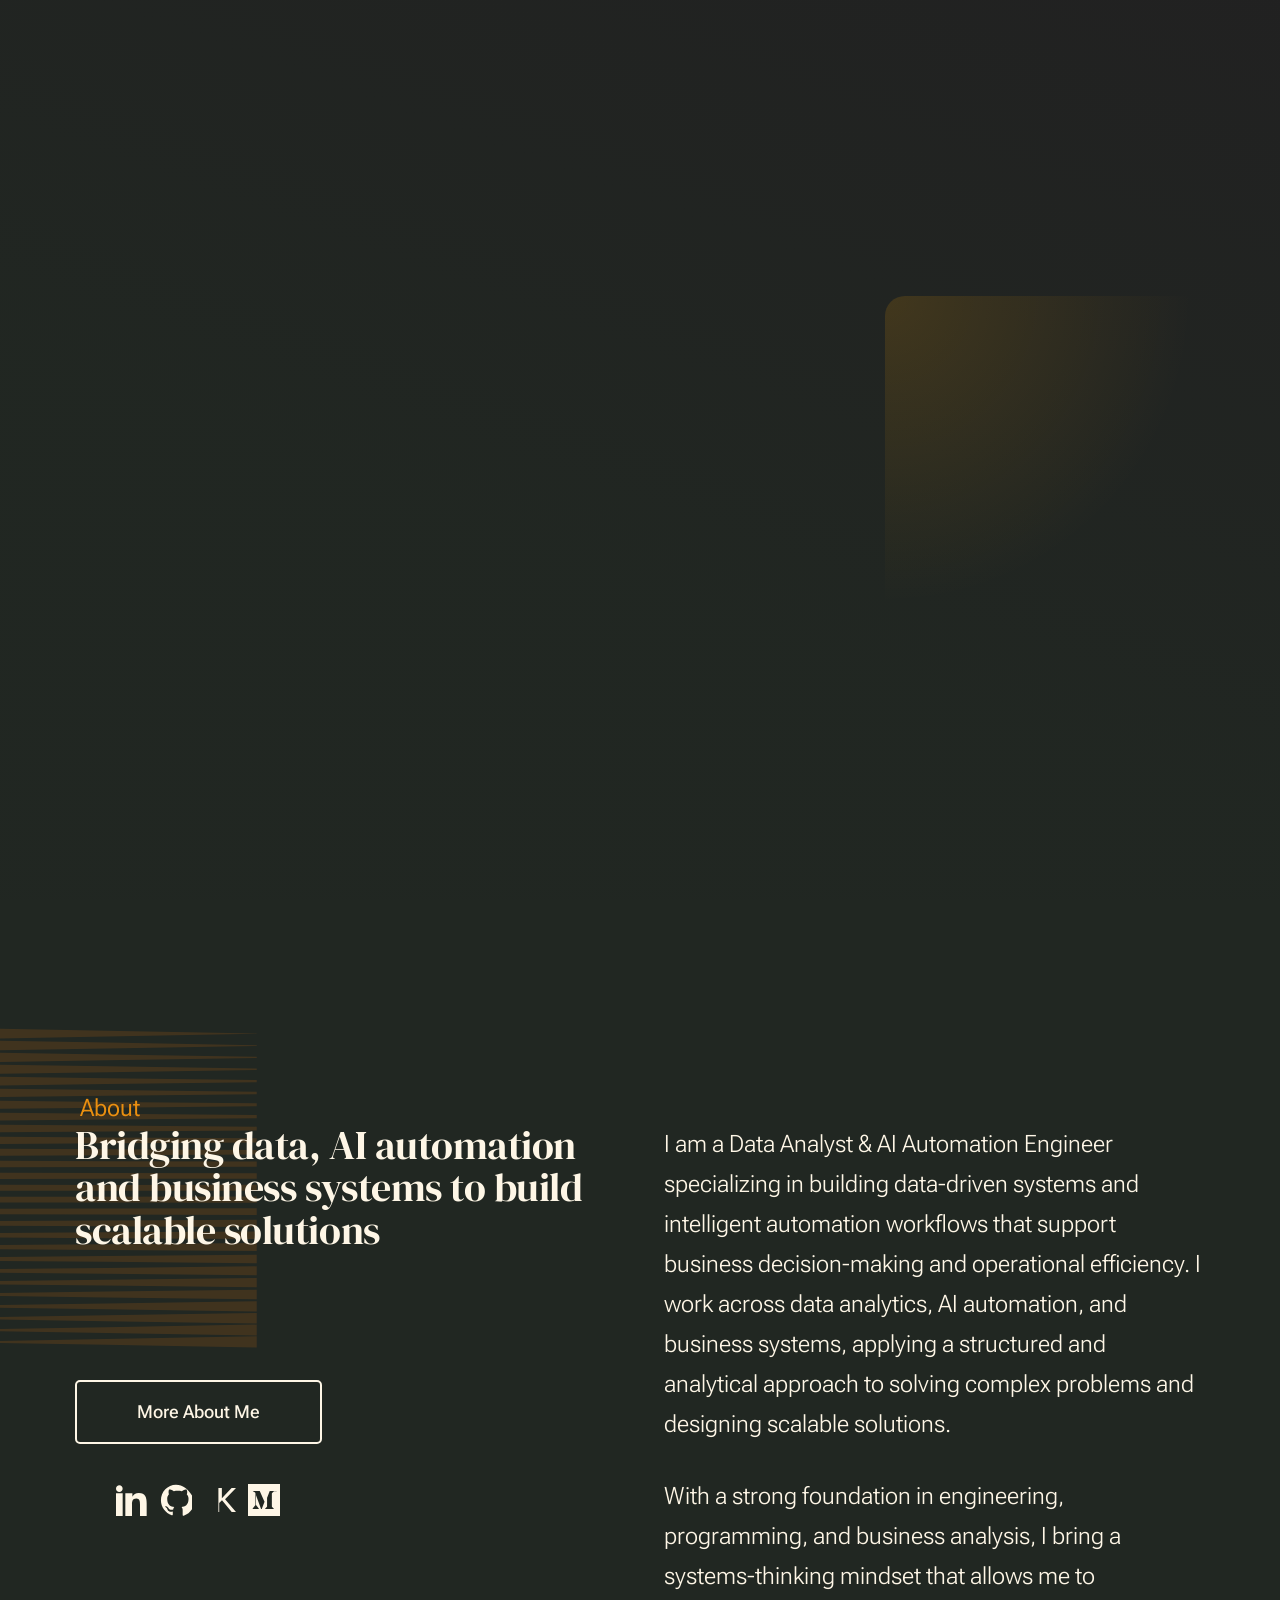
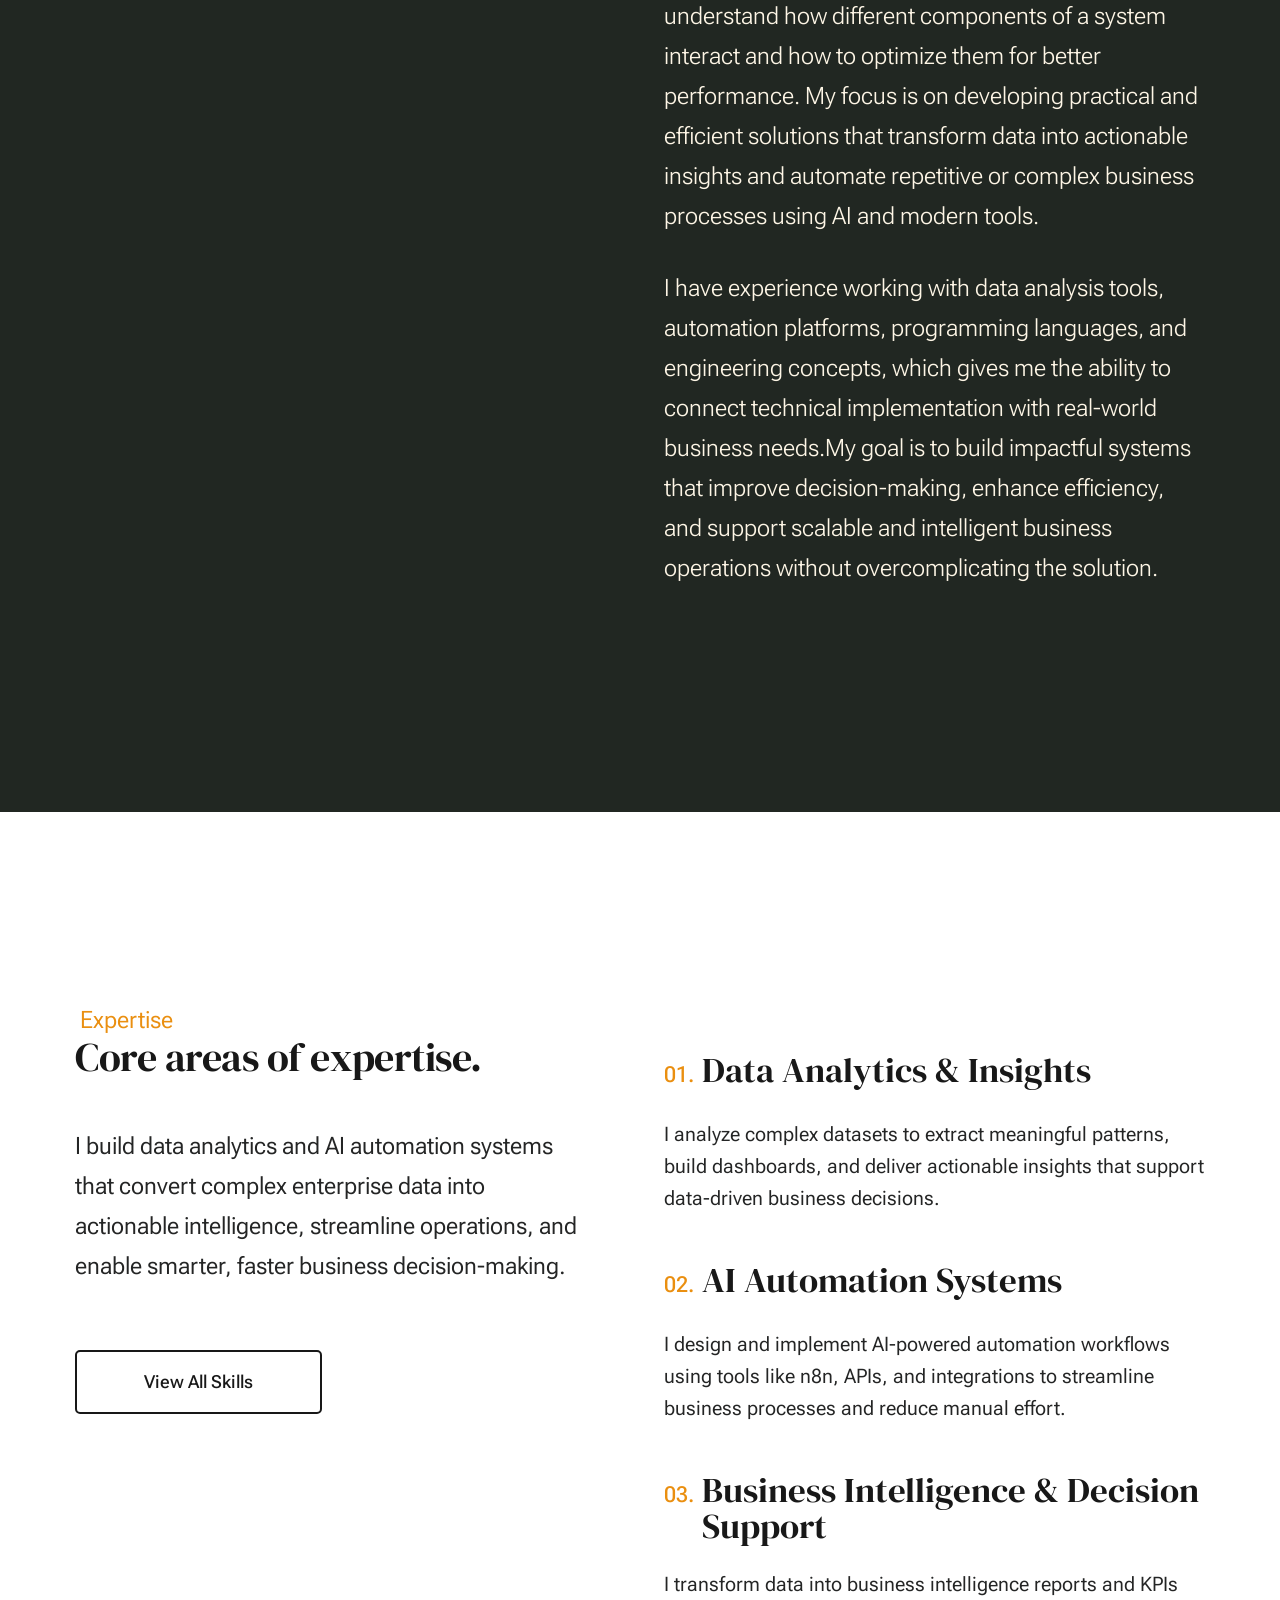
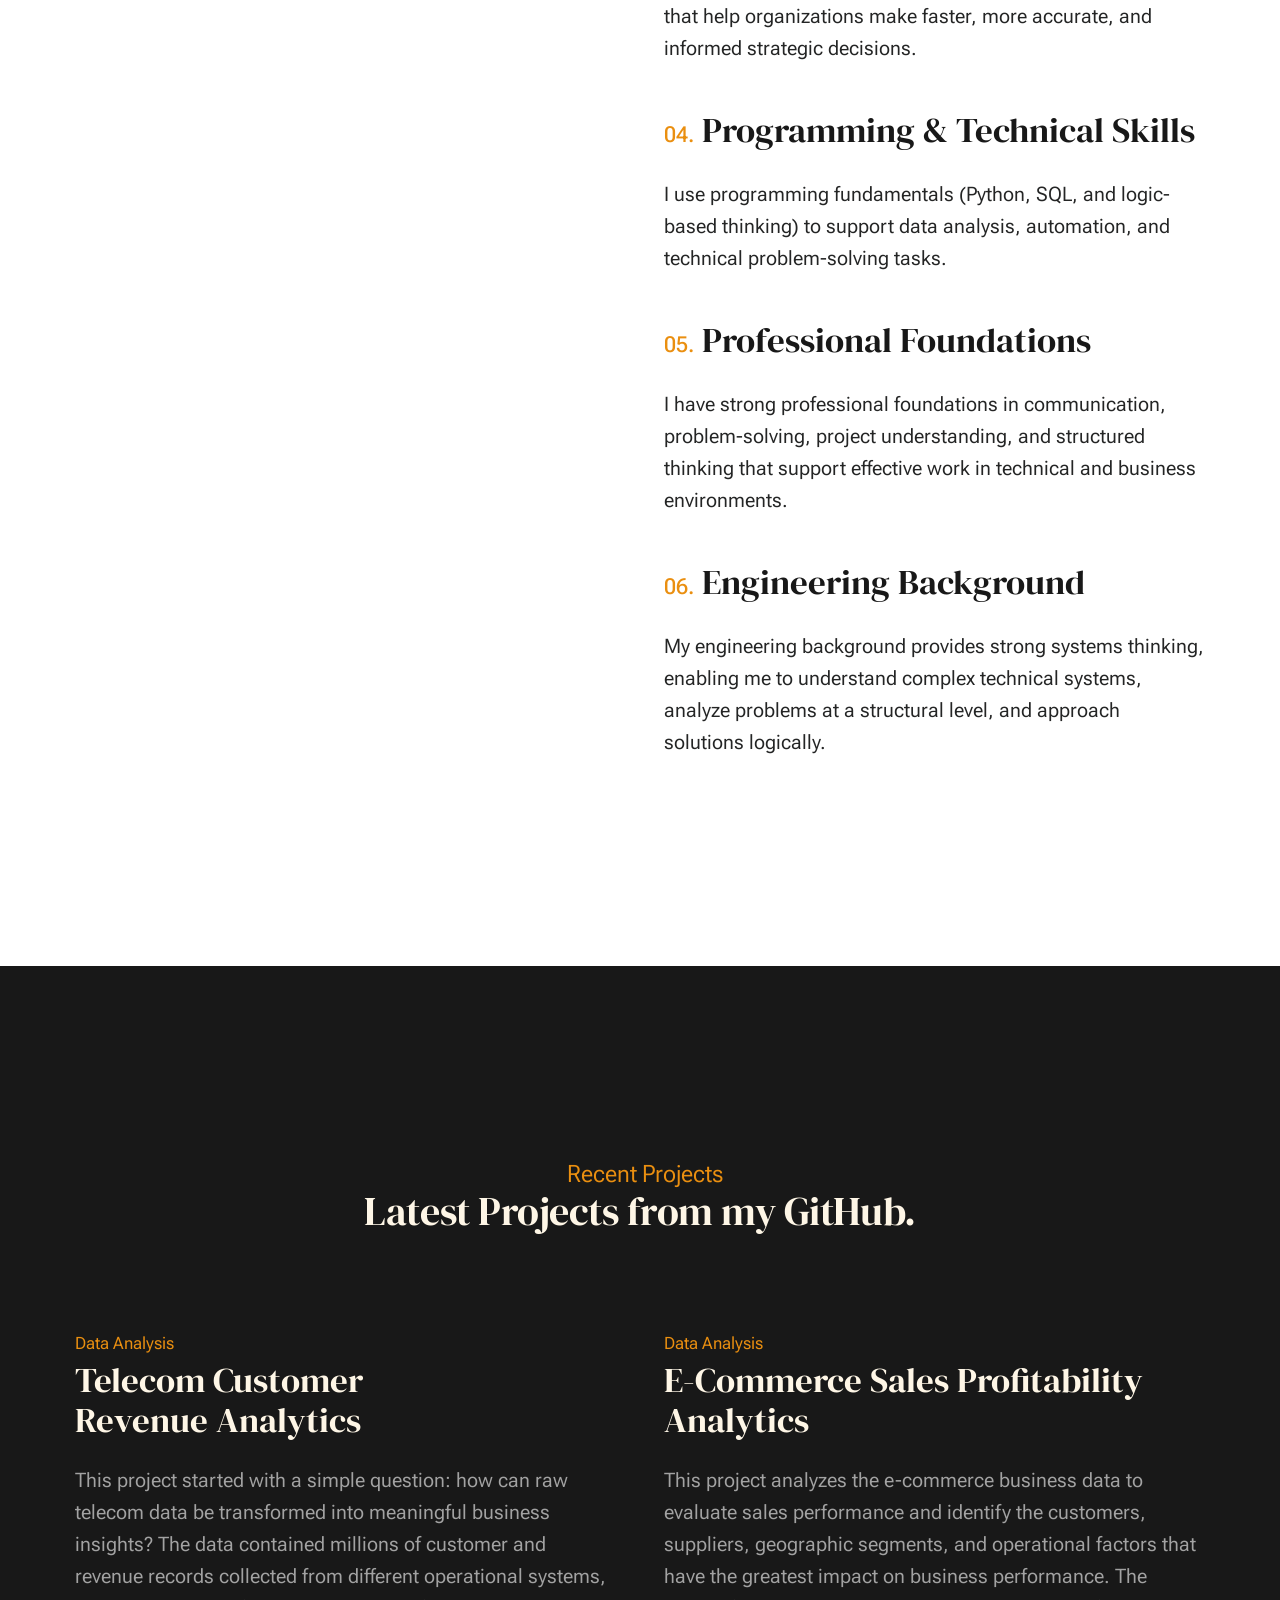
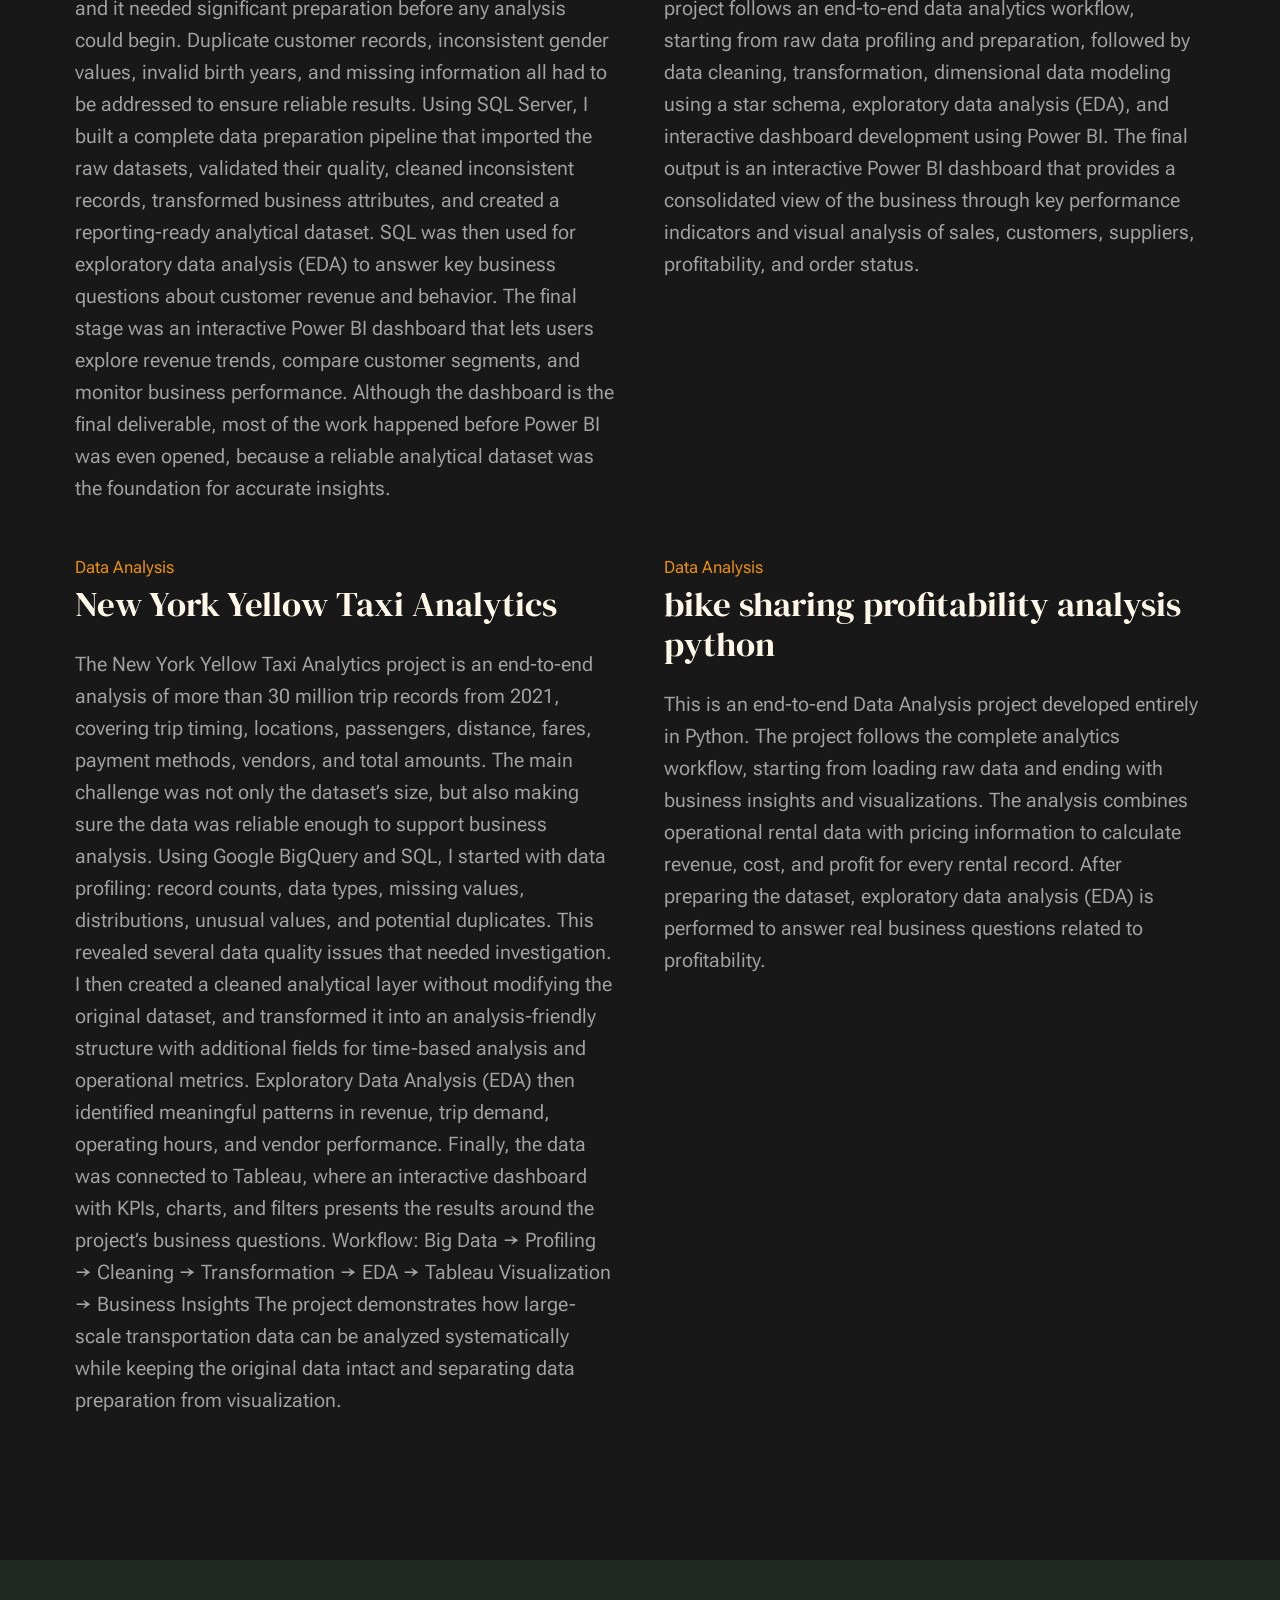
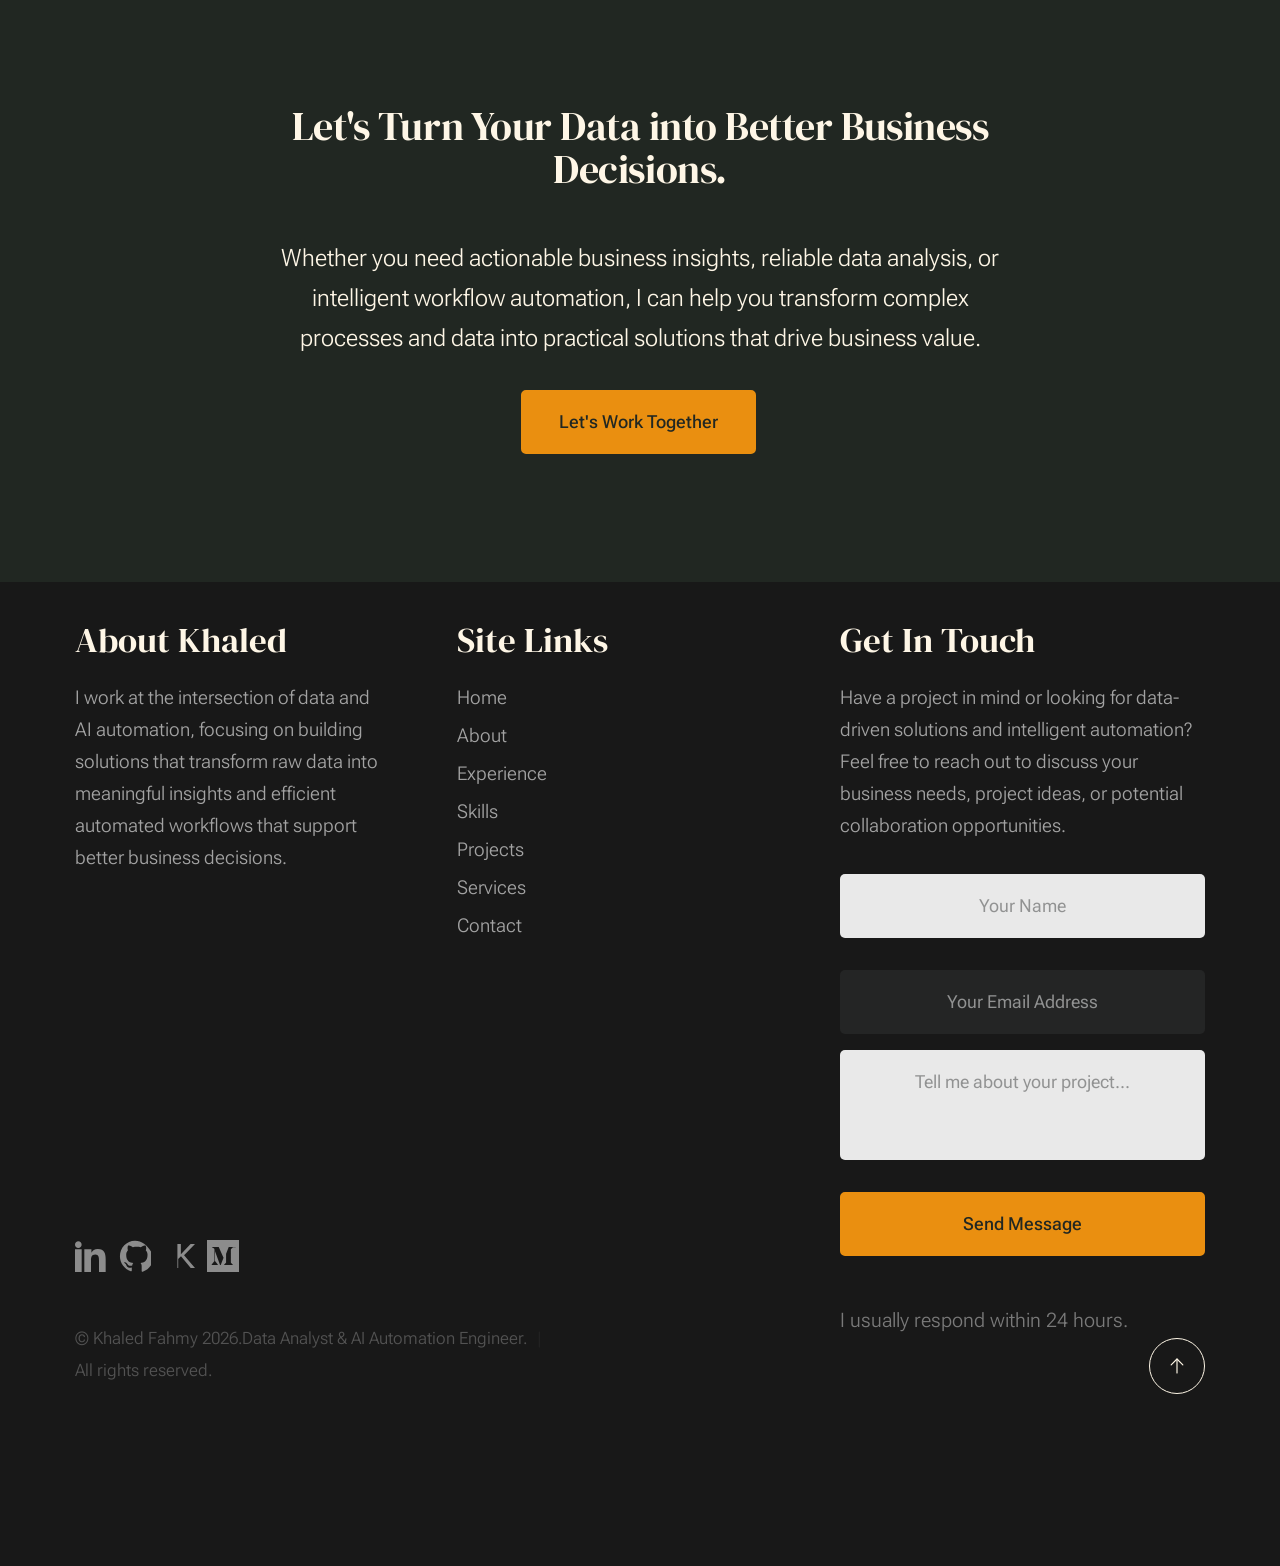
==== commit 442287b2: "Upload full portfolio site 1" ====
--- a/index.html
+++ b/index.html
@@ -328,9 +328,9 @@
                 <div class="column xl-12 grid-block">
 
                     <div class="grid-full section-header text-center">
-                        <div class="text-pretitle">Recent Articles</div>                           
+                        <div class="text-pretitle">Recent Projects</div>                           
                         <h2 class="text-display-title">
-                        Latest articles from my blog.
+                        Latest Projects from my GitHub.
                         </h2>  
                     </div> <!-- end section-header --> 
 
@@ -339,60 +339,61 @@
                         <div class="grid-list-items__item blog-card">
                             <div class="blog-card__header">
                                 <div class="blog-card__cat-links">
-                                    <a href="https://www.dreamhost.com/r.cgi?287326">Sponsored</a>
+                                    <a href="https://github.com/khaledtahafahmy-dev">Data Analysis</a>
                                 </div>
-                                <h3 class="blog-card__title"><a href="https://www.dreamhost.com/r.cgi?287326">Need Web Hosting for Your Websites?</a></h3>
+                                <h3 class="blog-card__title"><a href="https://www.dreamhost.com/r.cgi?287326">Telecom Customer<br>Revenue Analytics</a></h3>
                             </div>
                             <div class="blog-card__text">
                                 <p>
-                                Need hosting for your website? We would highly recommend <a href="https://www.dreamhost.com/r.cgi?287326">DreamHost</a>.
-                                Enjoy 100% in-house support, guaranteed performance and uptime, 1-click installs, and a super-intuitive control 
-                                panel to make managing your websites and projects easy. <a href="https://www.dreamhost.com/r.cgi?287326">Sign up</a> now to get started.
+                                This project started with a simple question: how can raw telecom data be transformed into meaningful business insights? The data contained millions of customer and revenue records collected from different operational systems, and it needed significant preparation before any analysis could begin. Duplicate customer records, inconsistent gender values, invalid birth years, and missing information all had to be addressed to ensure reliable results.
+                                Using SQL Server, I built a complete data preparation pipeline that imported the raw datasets, validated their quality, cleaned inconsistent records, transformed business attributes, and created a reporting-ready analytical dataset. SQL was then used for exploratory data analysis (EDA) to answer key business questions about customer revenue and behavior.
+                                The final stage was an interactive Power BI dashboard that lets users explore revenue trends, compare customer segments, and monitor business performance. Although the dashboard is the final deliverable, most of the work happened before Power BI was even opened, because a reliable analytical dataset was the foundation for accurate insights.
                                 </p>
                             </div>
                         </div> <!-- end blog-card -->
                         <div class="grid-list-items__item blog-card">
                             <div class="blog-card__header">
                                 <div class="blog-card__cat-links">
-                                    <a href="blog.html">Productivity</a>
+                                    <a href="https://github.com/khaledtahafahmy-dev">Data Analysis</a>
                                 </div>
-                                <h3 class="blog-card__title"><a href="single.html">5 Marketing Productivity Apps for Your Team</a></h3>
+                                <h3 class="blog-card__title"><a href="single.html">E-Commerce Sales Profitability Analytics</a></h3>
                             </div>
                             <div class="blog-card__text">
                                 <p>
-                                Rerum quam quos. Quibusdam quis autem voluptatibus earum vel ex error ea magni. Aut asperiores 
-                                sit mollitia. Rem neque et voluptatem eos quia sed eligendi et. Eaque velit eligendi ut 
-                                magnam. Cumque ducimus laborum doloribus facere maxime vel earum quidem enim suscipit.
+                                This project analyzes the e-commerce business data to evaluate sales performance and identify the customers, suppliers, geographic segments, and operational factors that have the greatest impact on business performance.
+                                The project follows an end-to-end data analytics workflow, starting from raw data profiling and preparation, followed by data cleaning, transformation, dimensional data modeling using a star schema, exploratory data analysis (EDA), and interactive dashboard development using Power BI.
+                                The final output is an interactive Power BI dashboard that provides a consolidated view of the business through key performance indicators and visual analysis of sales, customers, suppliers, profitability, and order status.
                                 </p>
                             </div>
                         </div> <!-- end blog-card -->
                         <div class="grid-list-items__item blog-card">
                             <div class="blog-card__header">
                                 <div class="blog-card__cat-links">
-                                    <a href="blog.html">SEO</a>
+                                    <a href="https://github.com/khaledtahafahmy-dev">Data Analysis</a>
                                 </div>
-                                <h3 class="blog-card__title"><a href="single.html">7 SEO Factors to Consider for Better Website Ranking</a></h3>
+                                <h3 class="blog-card__title"><a href="single.html">New York Yellow Taxi Analytics</a></h3>
                             </div>
                             <div class="blog-card__text">
                                 <p>
-                                Quibusdam quis autem voluptatibus earum vel ex error ea magni. Rerum quam quos. Aut asperiores 
-                                sit mollitia. Rem neque et voluptatem eos quia sed eligendi et. Eaque velit eligendi ut 
-                                magnam. Cumque ducimus laborum doloribus facere maxime vel earum quidem enim suscipit.
+                               The New York Yellow Taxi Analytics project is an end-to-end analysis of more than 30 million trip records from 2021, covering trip timing, locations, passengers, distance, fares, payment methods, vendors, and total amounts. The main challenge was not only the dataset’s size, but also making sure the data was reliable enough to support business analysis.
+                                Using Google BigQuery and SQL, I started with data profiling: record counts, data types, missing values, distributions, unusual values, and potential duplicates. This revealed several data quality issues that needed investigation. I then created a cleaned analytical layer without modifying the original dataset, and transformed it into an analysis-friendly structure with additional fields for time-based analysis and operational metrics.
+                                Exploratory Data Analysis (EDA) then identified meaningful patterns in revenue, trip demand, operating hours, and vendor performance. Finally, the data was connected to Tableau, where an interactive dashboard with KPIs, charts, and filters presents the results around the project’s business questions.
+                                Workflow: Big Data → Profiling → Cleaning → Transformation → EDA → Tableau Visualization → Business Insights
+                                The project demonstrates how large-scale transportation data can be analyzed systematically while keeping the original data intact and separating data preparation from visualization.
                                 </p>
                             </div>
                         </div> <!-- end blog card -->
                         <div class="grid-list-items__item blog-card">
                             <div class="blog-card__header">
                                 <div class="blog-card__cat-links">
-                                    <a href="blog.html">Productivity</a>
+                                    <a href="https://github.com/khaledtahafahmy-dev">Data Analysis</a>
                                 </div>
-                                <h3 class="blog-card__title"><a href="single.html">5 Effective Web Design Principles</a></h3>
+                                <h3 class="blog-card__title"><a href="single.html">bike sharing profitability analysis python</a></h3>
                             </div>
                             <div class="blog-card__text">
                                 <p>
-                                Lorem ipsum dolor sit amet consectetur, adipisicing elit. Rerum ullam et laborum aperiam. 
-                                Dignissimos quae voluptatibus ullam esse sapiente fugiat, rerum labore cupiditate obcaecati 
-                                dolore necessitatibus id magni rem officia dolor nam sit laudantium. Quo eaque eveniet quibusdam unde. 
+                                This is an end-to-end Data Analysis project developed entirely in Python. The project follows the complete analytics workflow, starting from loading raw data and ending with business insights and visualizations.
+                                The analysis combines operational rental data with pricing information to calculate revenue, cost, and profit for every rental record. After preparing the dataset, exploratory data analysis (EDA) is performed to answer real business questions related to profitability.
                                 </p>
                             </div>
                         </div> <!-- end blog-card -->
@@ -415,11 +416,9 @@
 
                     <div class="s-cta__content">
                         <h2 class="text-display-title">
-                        Get started with a consultation today.
-                        </h2>
+                        Let's Turn Your Data into Better Business Decisions.                        </h2>
                         <p class="lead">
-                        Lorem ipsum dolor sit, amet consectetur adipisicing elit. Quis rem, esse doloribus sint eaque at debitis enim vitae minus expedita ratione dignissimos sit nostrum optio sequi. Ipsa at beatae quam.
-                        </p>
+                        Whether you need actionable business insights, reliable data analysis, or intelligent workflow automation, I can help you transform complex processes and data into practical solutions that drive business value.                        </p>
                         <a href="contact.html" class="btn btn--primary">Let's Work Together</a>
                     </div>
 
@@ -458,42 +457,65 @@
     <h3>Get In Touch</h3>
 
     <p>
-        Feel free to reach out for data analysis, AI automation, or collaboration opportunities. I usually respond quickly.
+        Have a project in mind or looking for data-driven solutions and intelligent automation? Feel free to reach out to discuss your business needs, project ideas, or potential collaboration opportunities.
     </p>
 
-    <div class="subscribe-form">
-
-        <form action="https://formspree.io/f/mkoabzly" method="POST" class="mc-form">
-
-            <!-- Email -->
-            <input 
-                type="email" 
-                name="email" 
-                class="u-fullwidth text-center"
-                placeholder="Your Email Address"
-                required
-            >
-
-            <!-- Optional Message -->
-            <textarea 
-                name="message"
-                class="u-fullwidth text-center"
-                placeholder="Your Message (optional)"
-                rows="4"
-            ></textarea>
-
-            <!-- Submit -->
-            <input 
-                type="submit" 
-                value="Send Message" 
-                class="btn btn--primary btn--small u-fullwidth"
-            >
-
-        </form>
-        <p style="opacity:0.7; font-size:2rem;">
-            I usually respond within 24 hours.
-            </p>
-    </div>
+   <div class="subscribe-form">
+
+    <form
+        action="https://formspree.io/f/mwlobrdp"
+        method="POST"
+        class="mc-form"
+    >
+
+        <!-- Name -->
+        <input
+            type="text"
+            name="name"
+            class="u-fullwidth text-center"
+            placeholder="Your Name"
+            required
+        >
+
+        <!-- Email -->
+        <input
+            type="email"
+            name="email"
+            class="u-fullwidth text-center"
+            placeholder="Your Email Address"
+            required
+        >
+
+        <!-- Message -->
+        <textarea
+            name="message"
+            class="u-fullwidth text-center"
+            placeholder="Tell me about your project..."
+            rows="4"
+            required
+        ></textarea>
+
+        <!-- Subject -->
+        <input
+            type="hidden"
+            name="_subject"
+            value="New Portfolio Contact Message"
+        >
+
+        <!-- Submit -->
+        <input
+            type="submit"
+            value="Send Message"
+            class="btn btn--primary btn--small u-fullwidth"
+        >
+
+    </form>
+
+    <p style="opacity: 0.7; font-size: 2rem;">
+        I usually respond within 24 hours.
+    </p>
+
+</div>
 
 </div>
             </div>    
@@ -537,15 +559,7 @@
                                         <span class="u-screen-reader-text">Medium</span>
                                     </a>
                                 </li>
-                                <li>
-                                    <a href="https://x.com/khaled_fahmy94" target="_blank">
-                                        <!-- X Icon -->
-                                        <svg xmlns="http://www.w3.org/2000/svg" width="24" height="24" viewBox="0 0 24 24">
-                                            <path d="M18 2h3l-7 8 8 12h-6l-5-7-6 7H2l8-9L2 2h6l4 6 6-6z"/>
-                                        </svg>
-                                        <span class="u-screen-reader-text">X</span>
-                                    </a>
-                                </li>
+                                
                 </div>
                 <div class="column xl-6 lg-12">
                     <p class="ss-copyright">
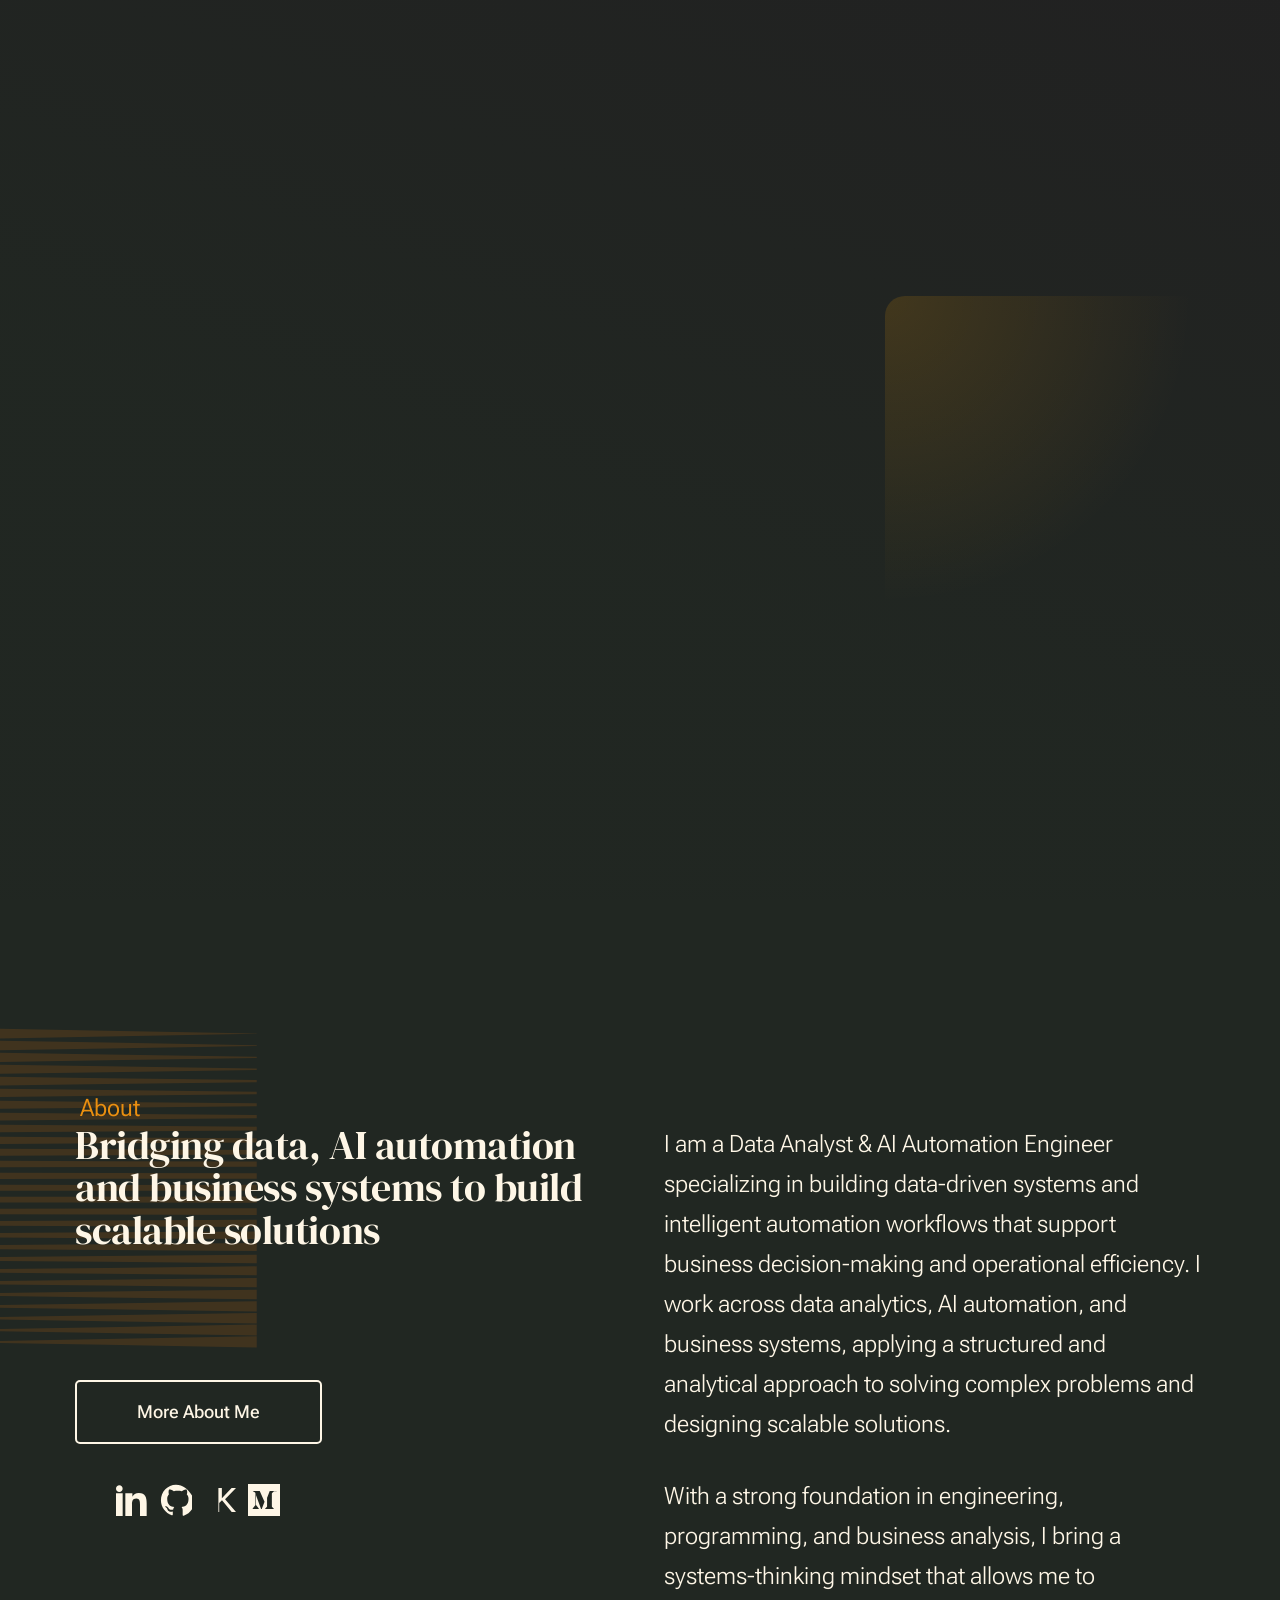
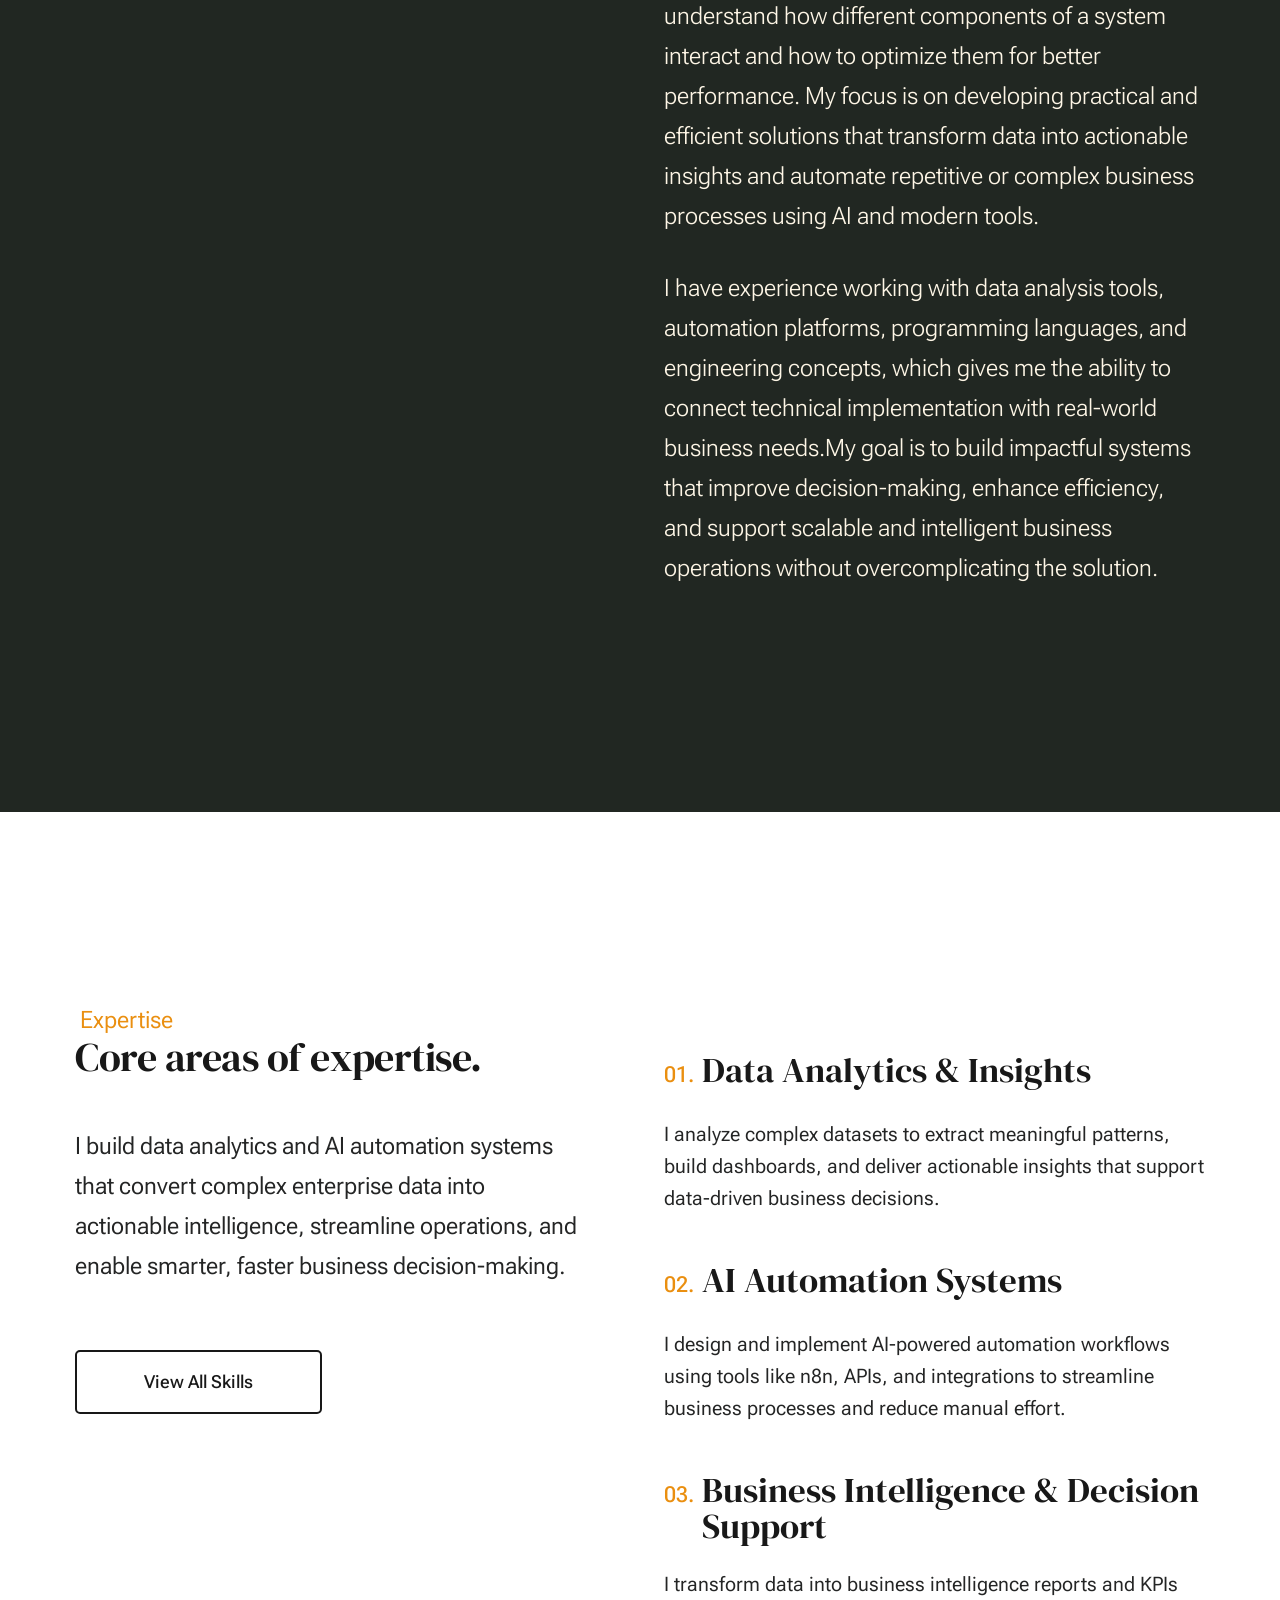
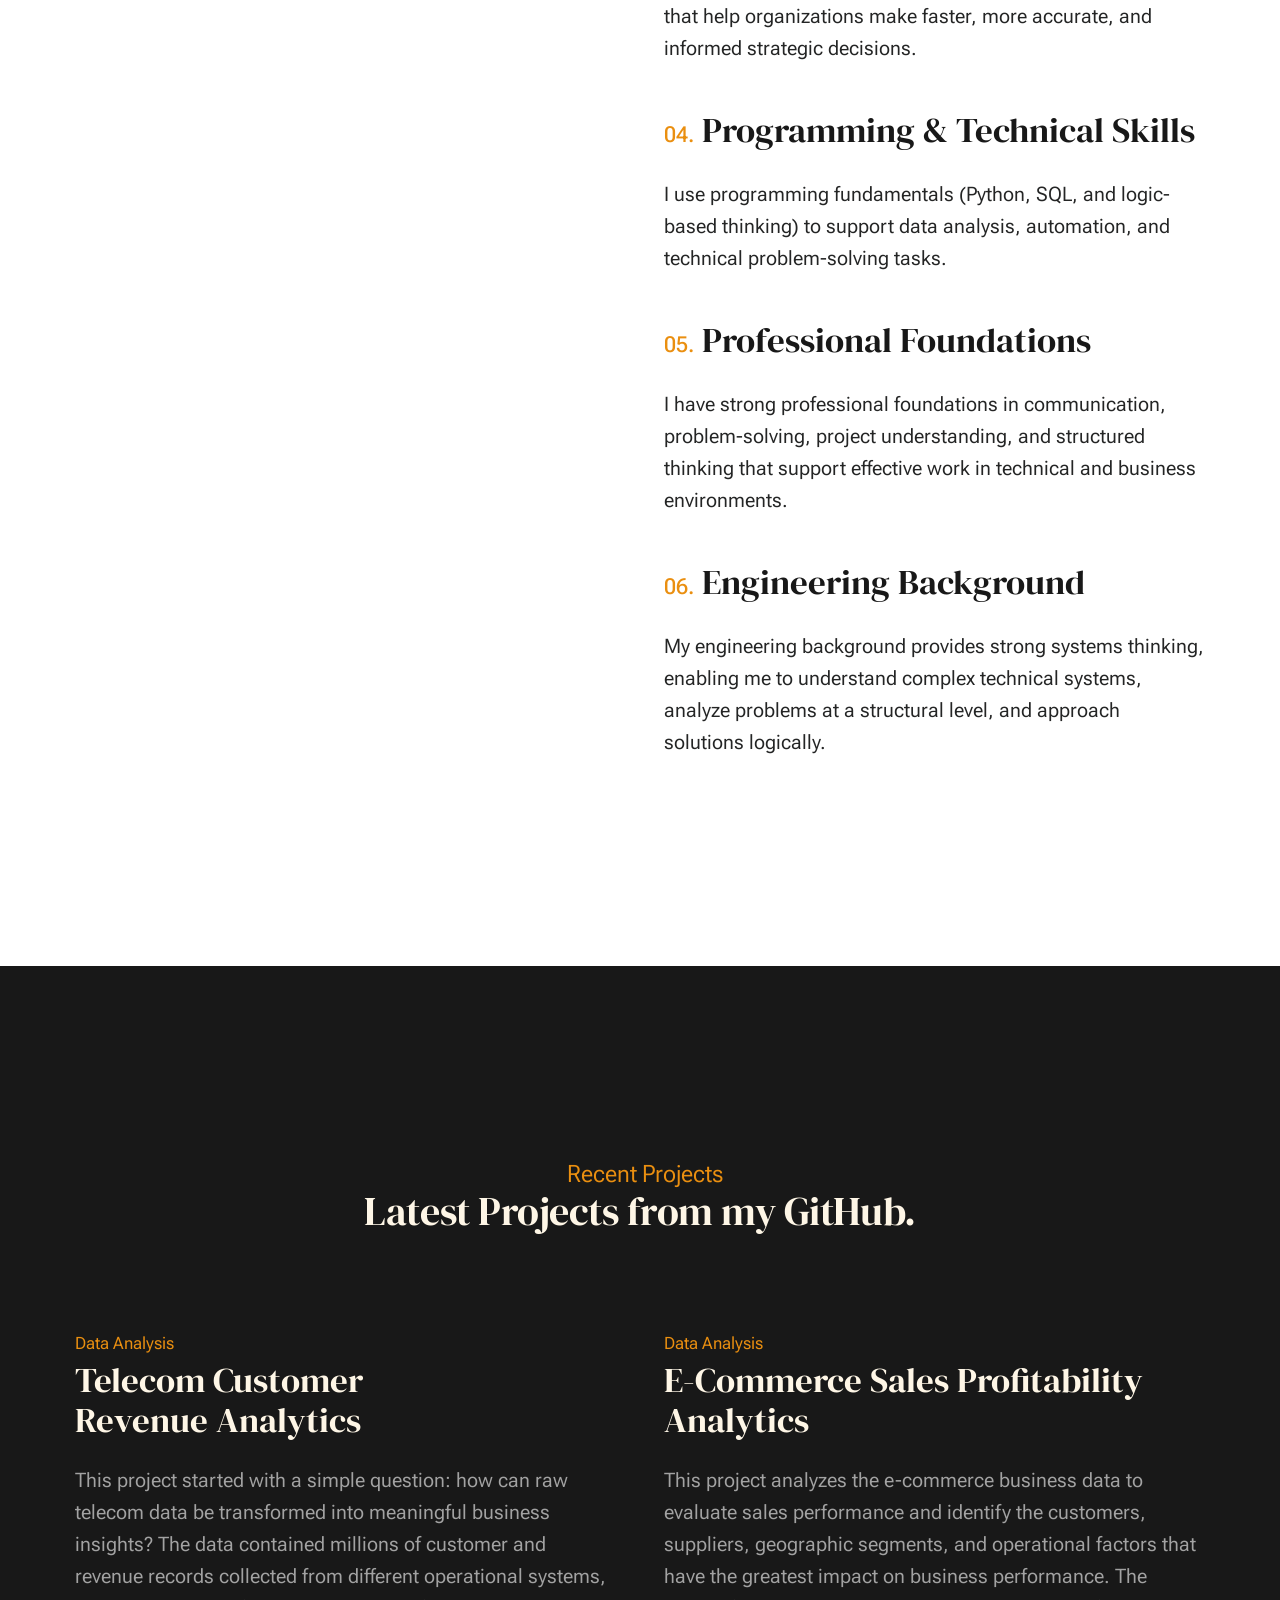
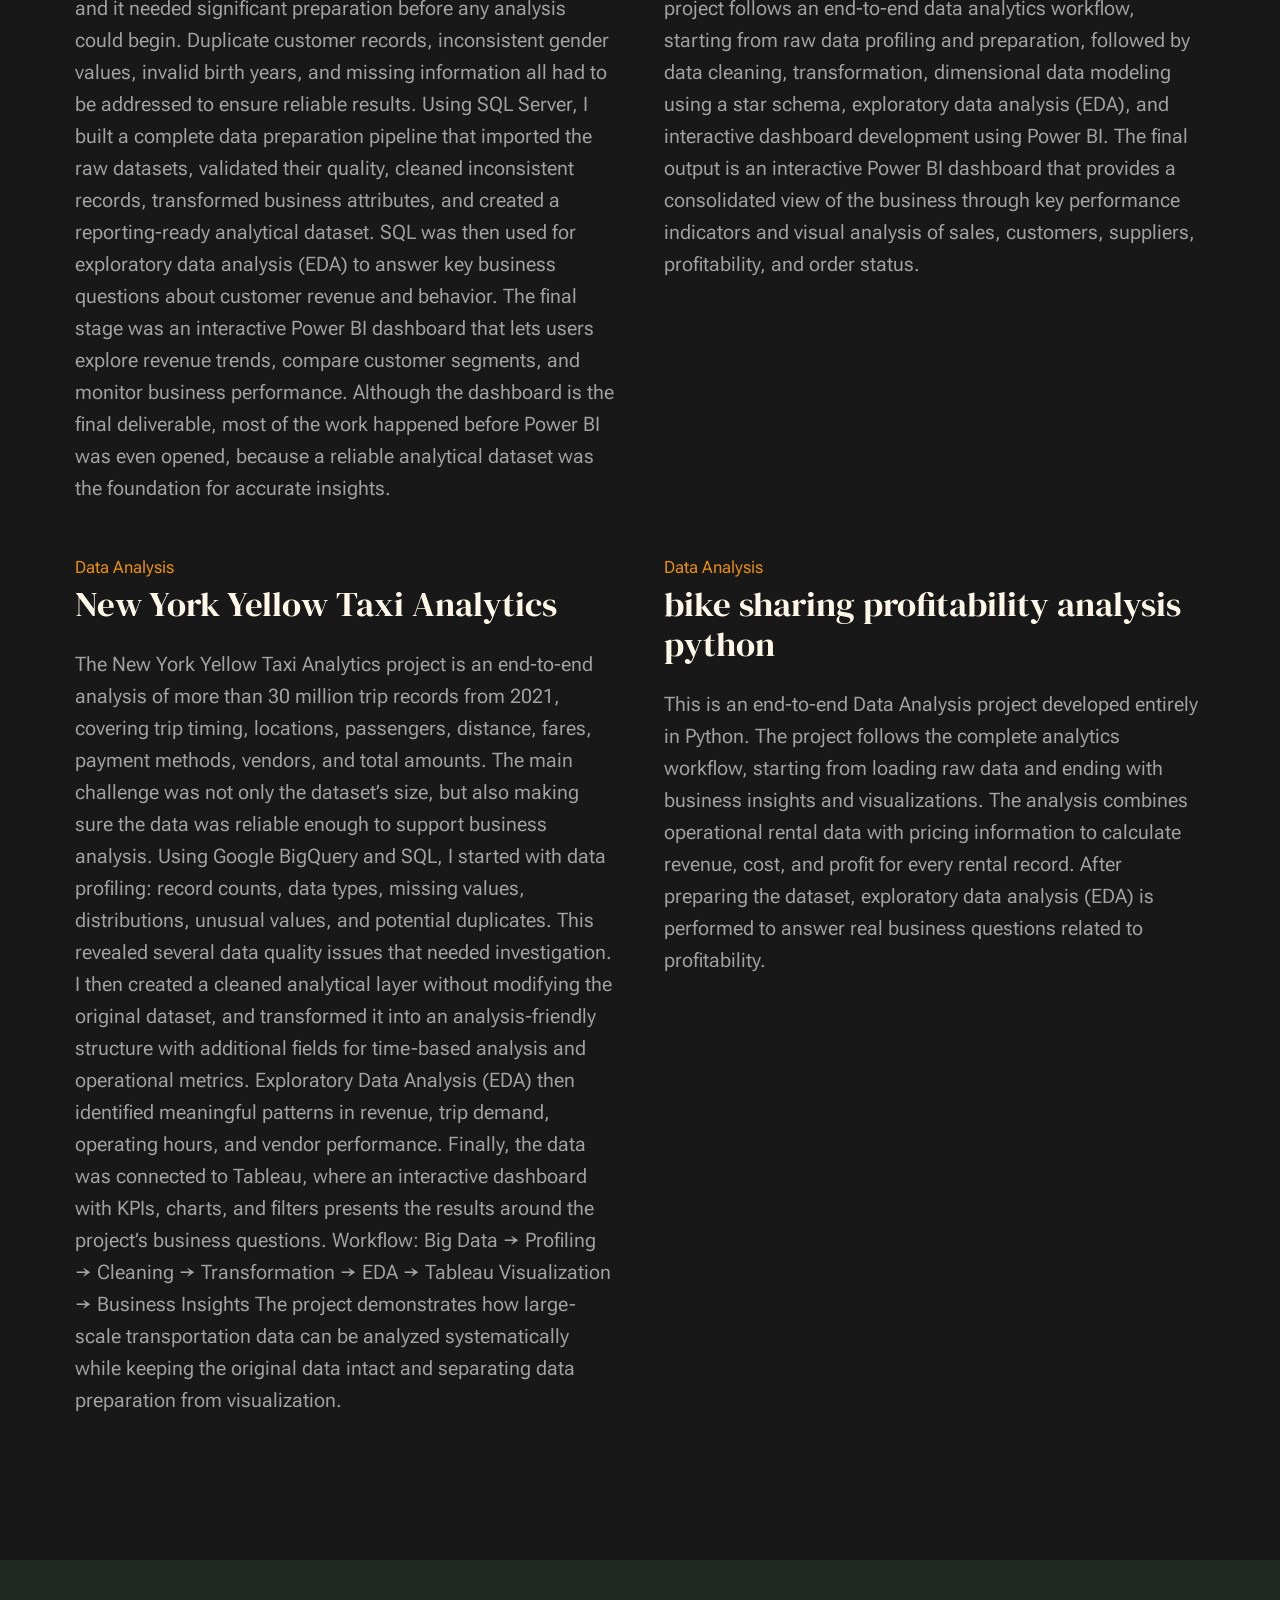
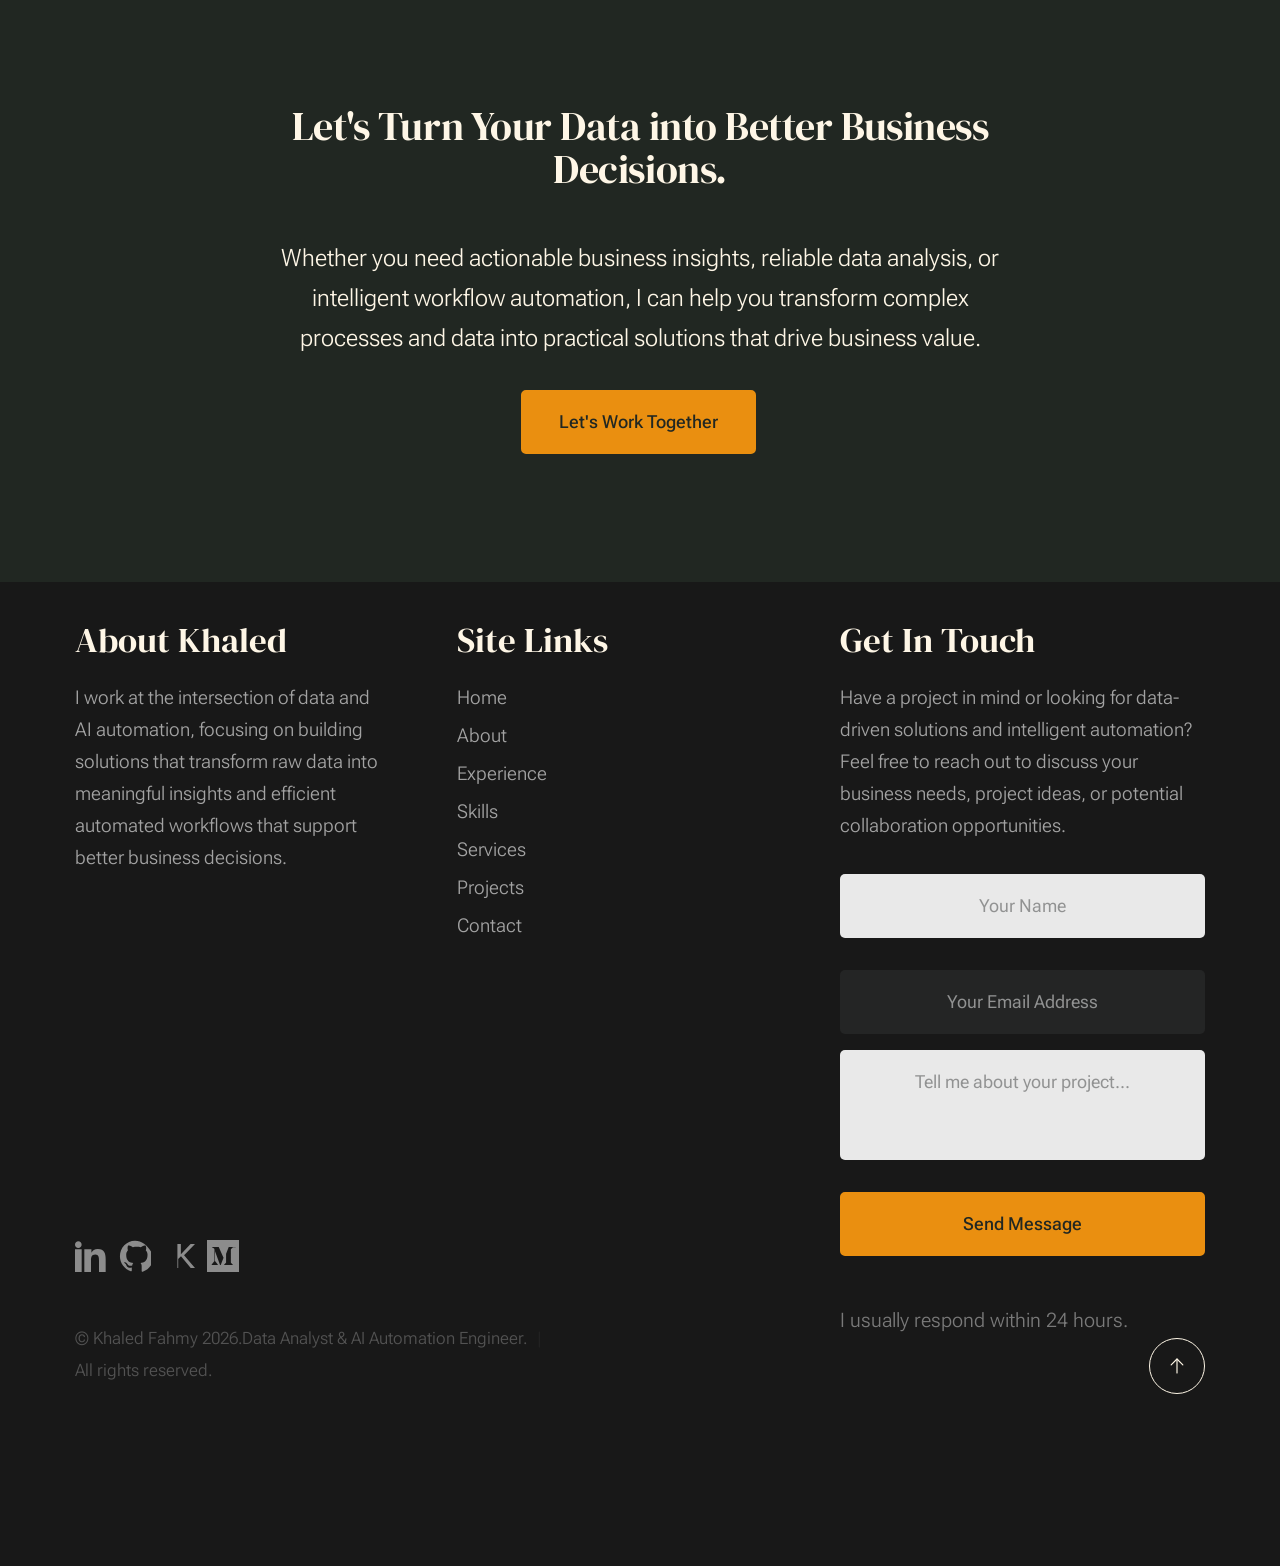
==== commit 14bc610e: "Update skills page" ====
--- a/index.html
+++ b/index.html
@@ -69,8 +69,8 @@
                         <li><a href="about.html">About</a></li>
                         <li><a href="experience.html">Experience</a></li>
                         <li><a href="skills.html">Skills</a></li>
+                        <li><a href="services.html">Services</a></li>
                         <li><a href="blog.html">Projects</a></li>
-                        <li><a href="services.html">Services</a></li>
                         <li><a href="contact.html">Contact</a></li>
                     </ul> <!-- s-header__menu-links -->
 
@@ -446,8 +446,8 @@
                         <li><a href="about.html">About</a></li>
                         <li><a href="experience.html">Experience</a></li>
                         <li><a href="skills.html">Skills</a></li>
+                        <li><a href="services.html">Services</a></li>
                         <li><a href="blog.html">Projects</a></li>
-                        <li><a href="services.html">Services</a></li>
                         <li><a href="contact.html">Contact</a></li>
                         
                     </ul>
